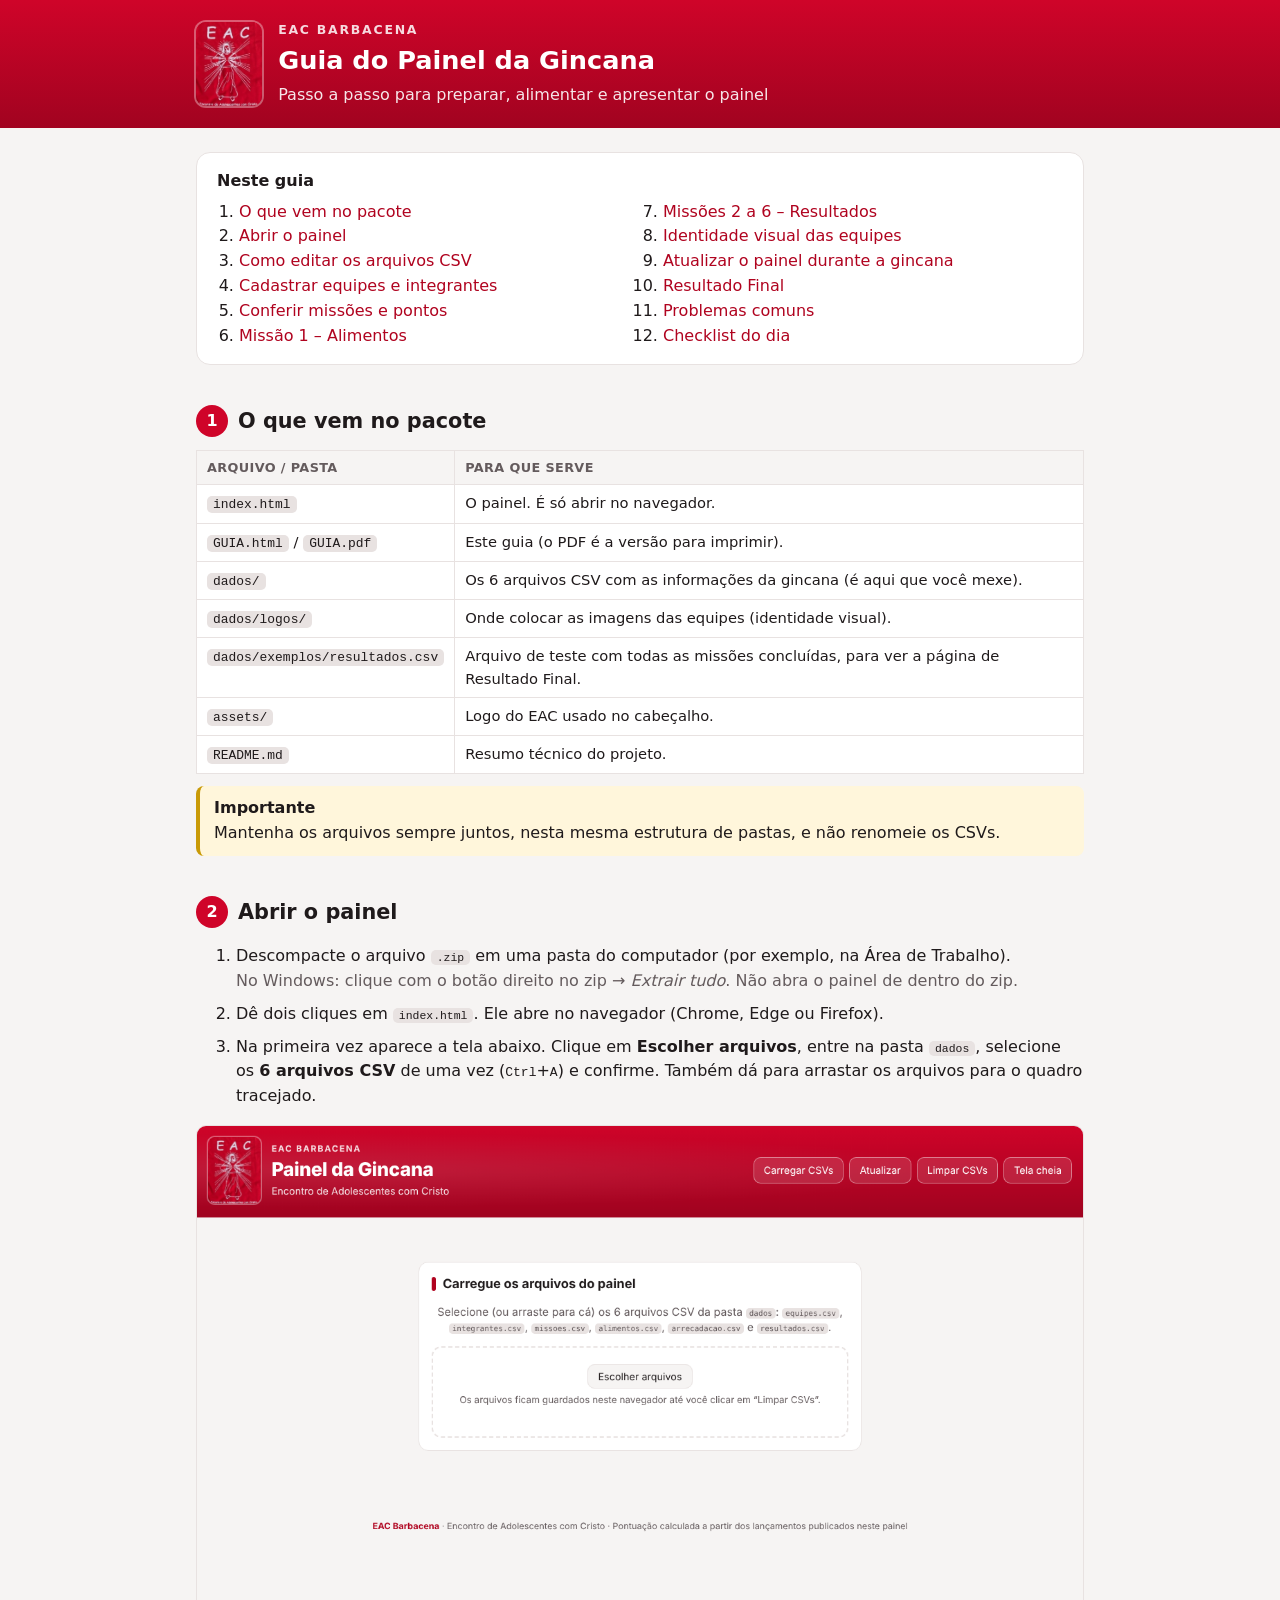
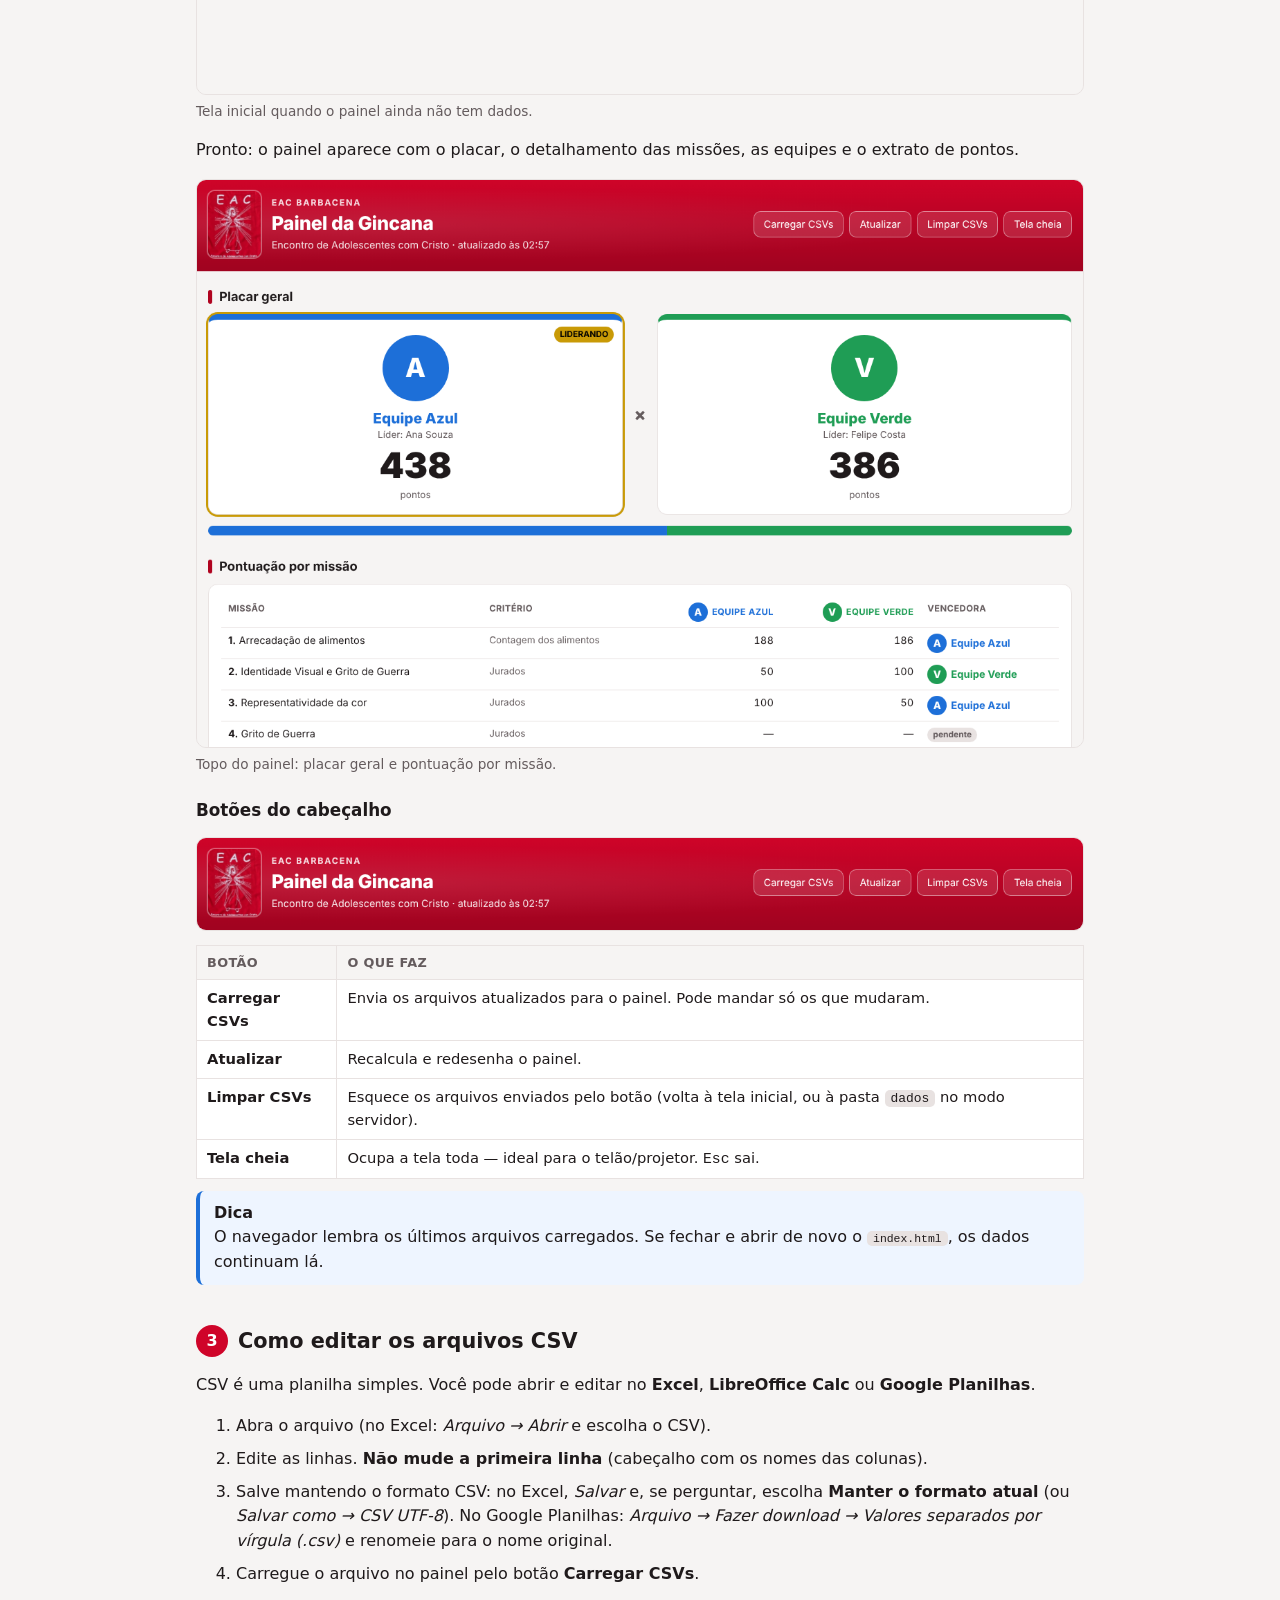
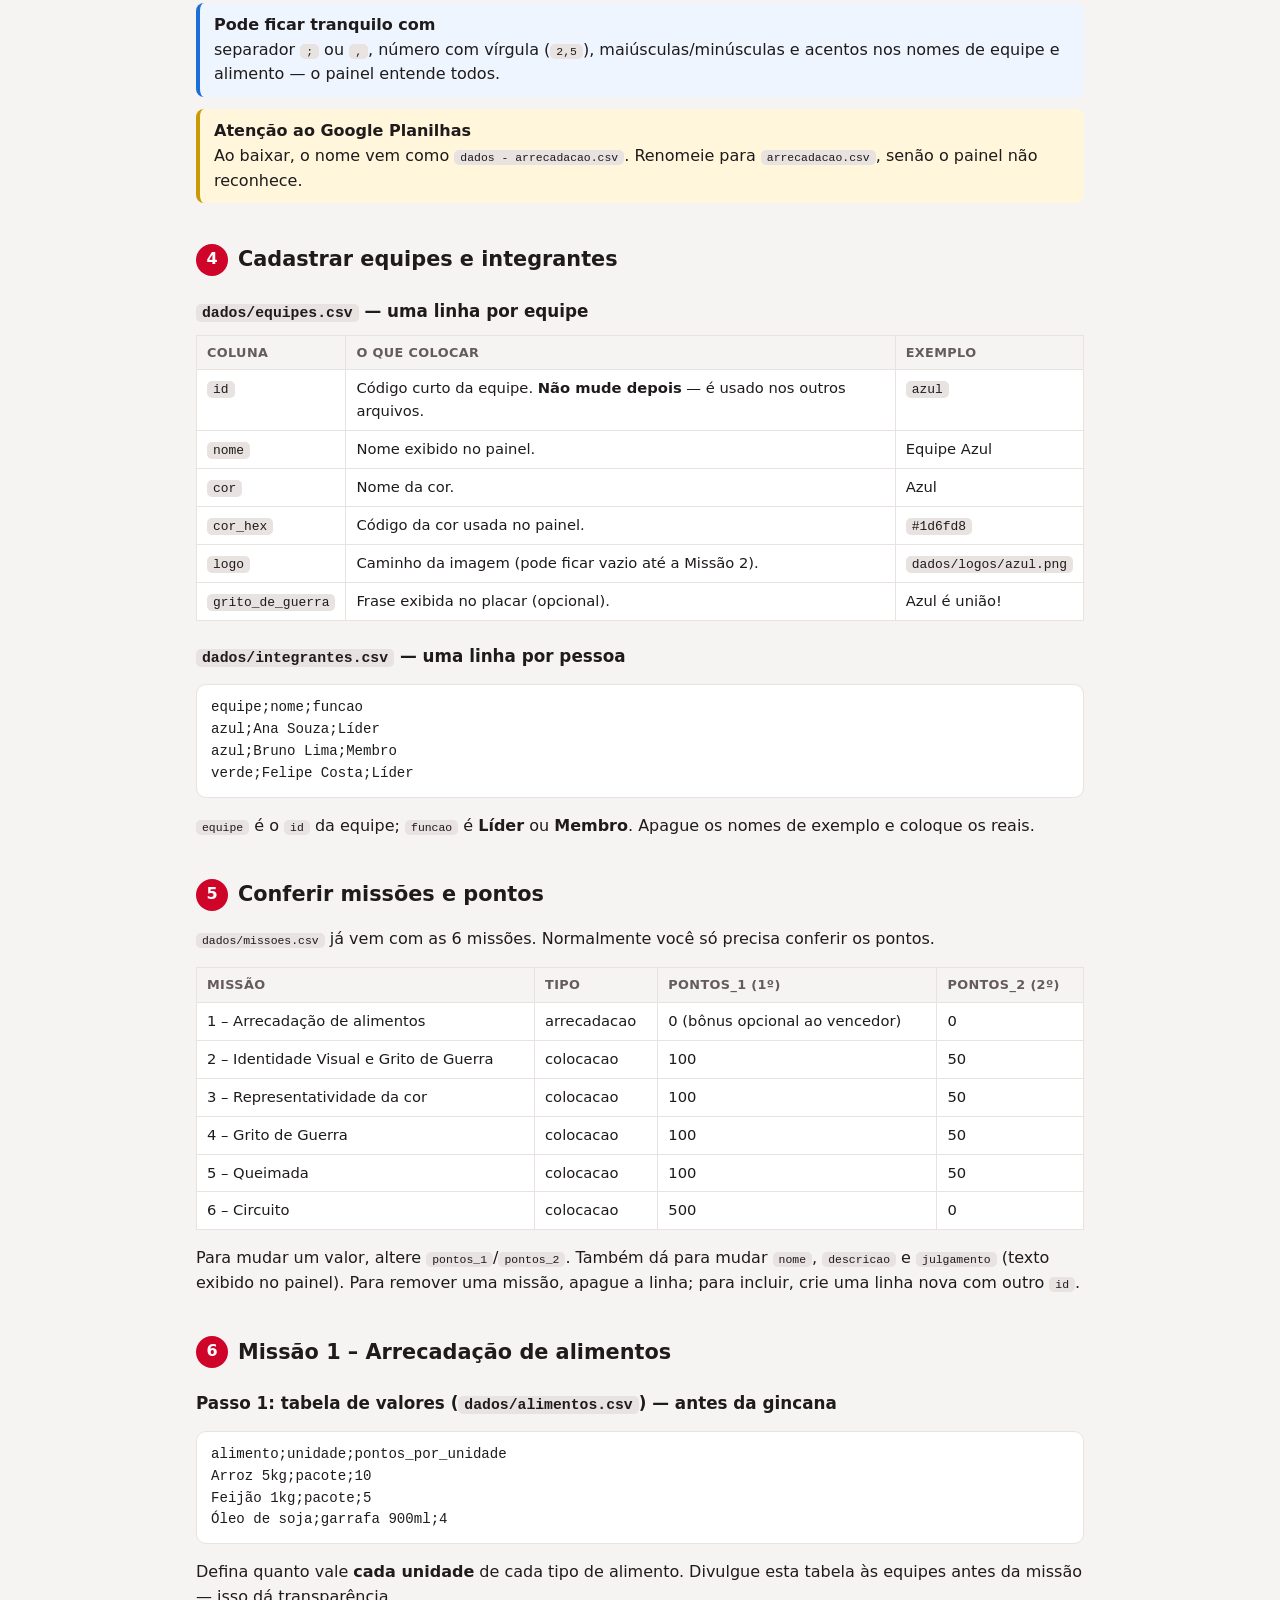
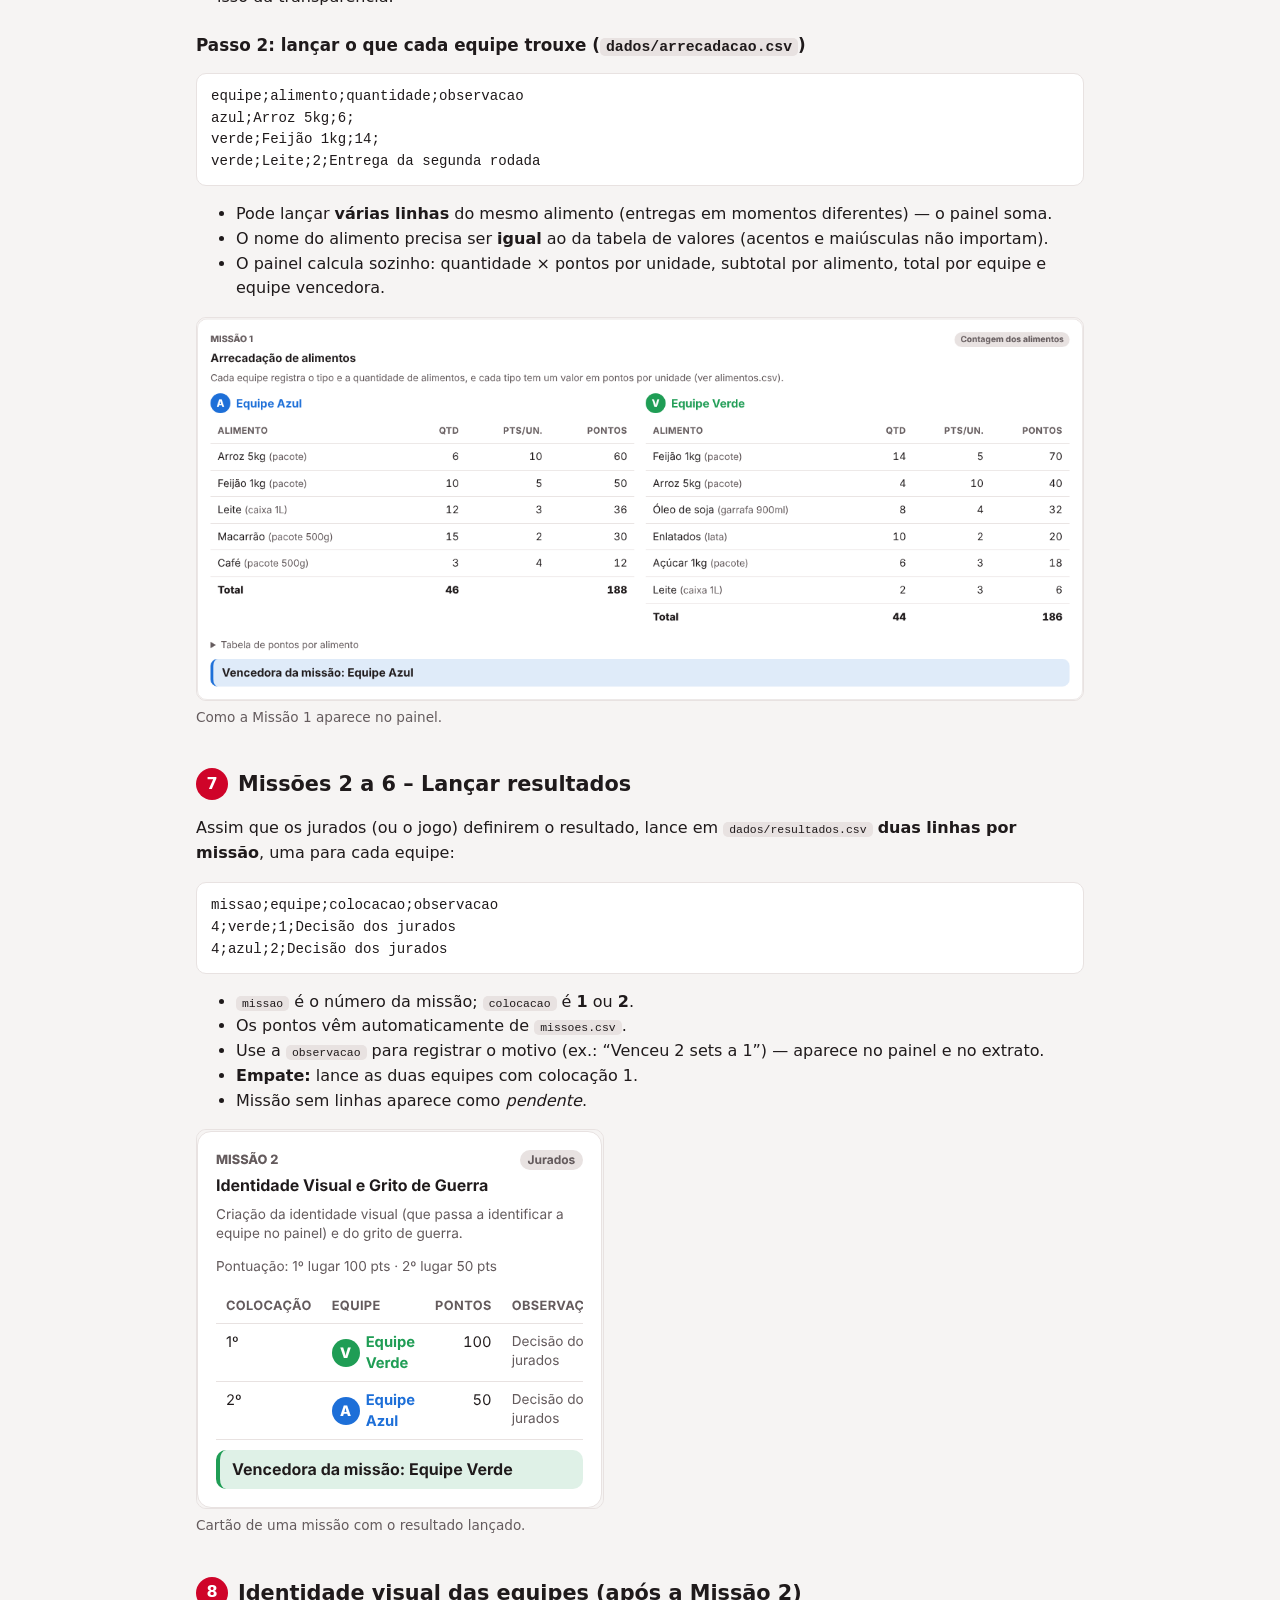
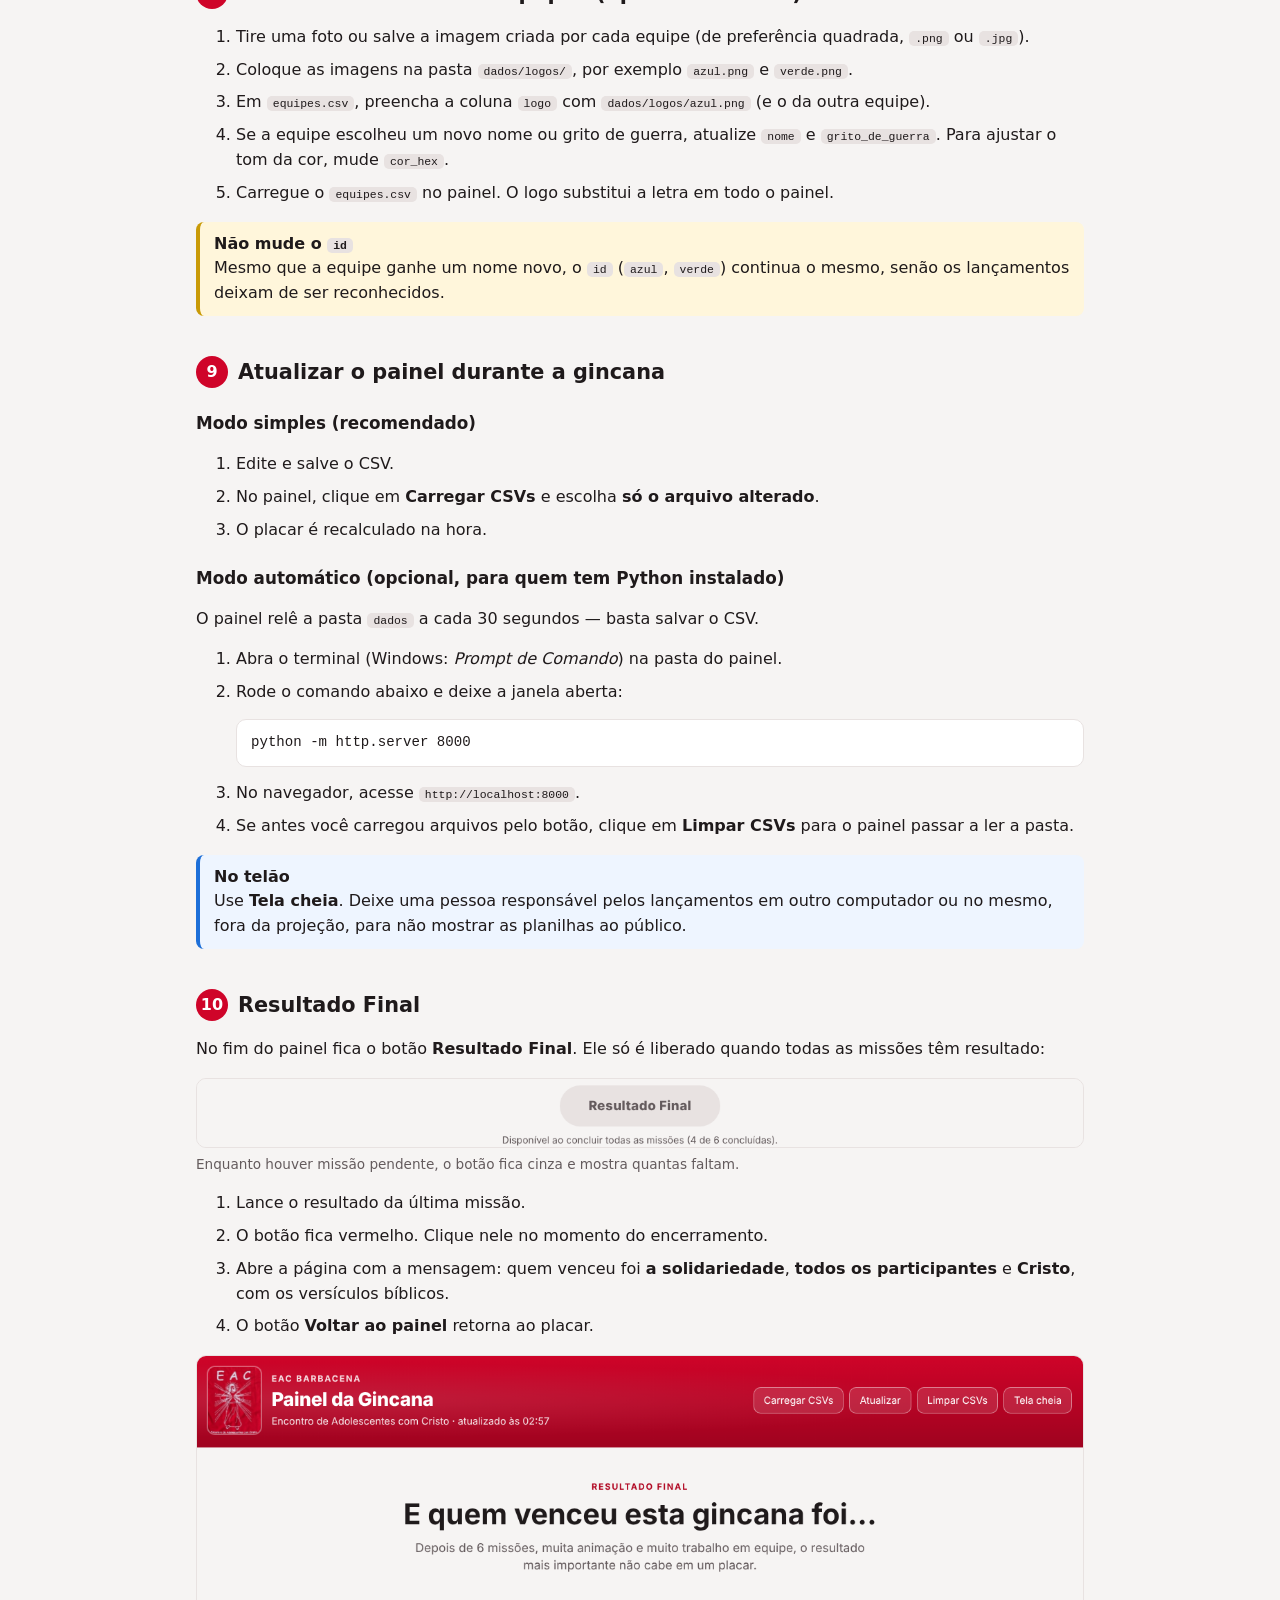
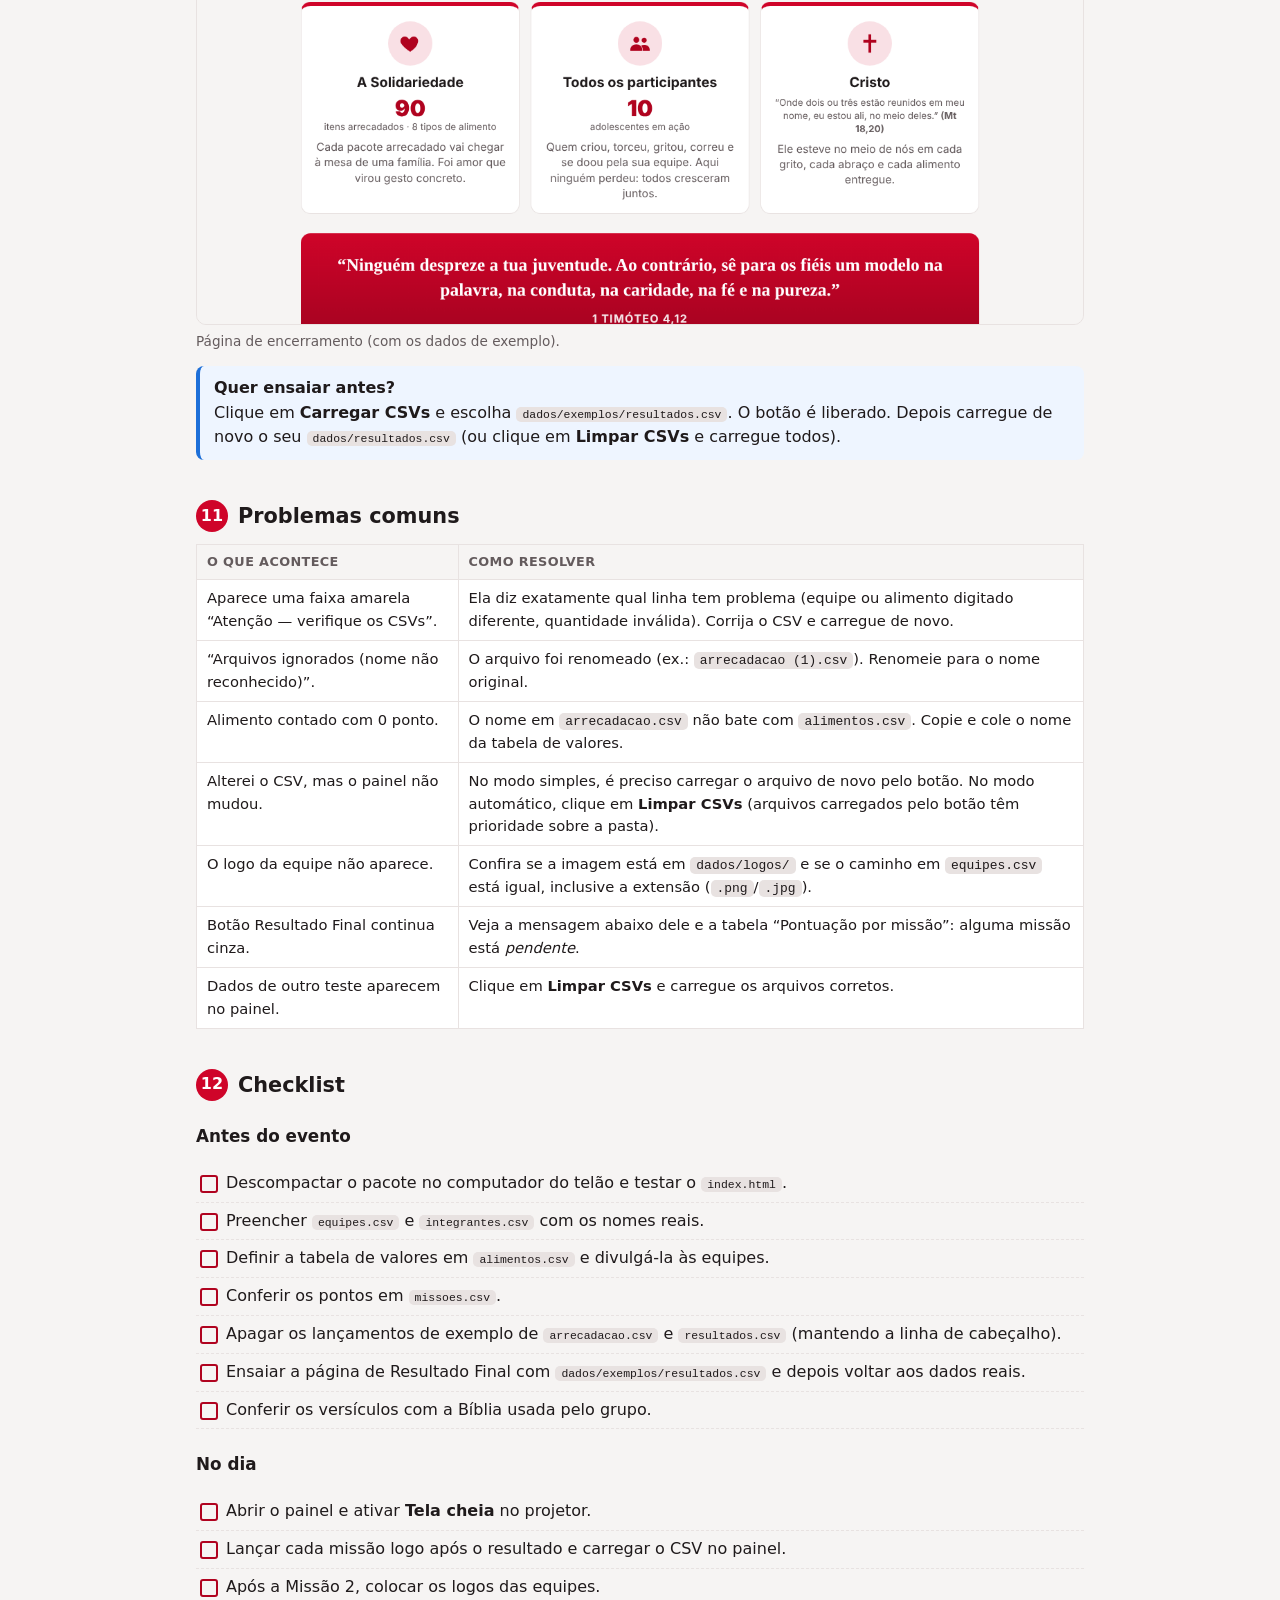
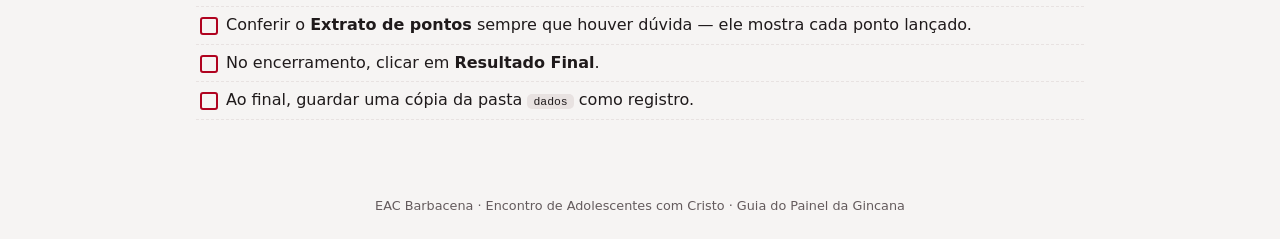
==== GUIA.html @ d97936db "Guia passo a passo do painel e leitura de CSV em ANSI Adiciona GUIA.html (com capturas de tela) e GU" ====
<!doctype html>
<html lang="pt-BR">
<head>
<meta charset="utf-8">
<meta name="viewport" content="width=device-width, initial-scale=1">
<title>Guia do Painel</title>
<style>
  :root {
    --brand: #cf0429; --brand-dark: #a10320; --brand-text: #b0031f;
    --bg: #f6f4f3; --card: #ffffff; --text: #1f1a1b; --muted: #645b5d; --line: #e8e2e1;
    --tip-bg: #eef5ff; --tip-line: #1d6fd8; --warn-bg: #fff6db; --warn-line: #c99a06;
  }
  @media (prefers-color-scheme: dark) {
    :root:not([data-theme="light"]) {
      --bg: #141112; --card: #1e1a1b; --text: #f1ecec; --muted: #a99fa1; --line: #342d2e; --brand-text: #ff5b6e;
      --tip-bg: #15233a; --warn-bg: #3a3014;
    }
  }
  :root[data-theme="dark"] {
    --bg: #141112; --card: #1e1a1b; --text: #f1ecec; --muted: #a99fa1; --line: #342d2e; --brand-text: #ff5b6e;
    --tip-bg: #15233a; --warn-bg: #3a3014;
  }
  * { box-sizing: border-box; }
  body { margin: 0; font-family: system-ui, -apple-system, "Segoe UI", Roboto, sans-serif;
         background: var(--bg); color: var(--text); line-height: 1.55; }
  header { background: linear-gradient(180deg, var(--brand), var(--brand-dark)); color: #fff; }
  .topo { max-width: 920px; margin: 0 auto; padding: 20px 16px; display: flex; gap: 16px; align-items: center; }
  .topo img { height: 84px; border-radius: 10px; box-shadow: 0 0 0 2px rgba(255,255,255,.35); }
  .eyebrow { font-size: .78rem; font-weight: 700; letter-spacing: .14em; text-transform: uppercase; opacity: .85; }
  header h1 { margin: 2px 0; font-size: 1.6rem; }
  header p { margin: 0; opacity: .9; }
  main { max-width: 920px; margin: 0 auto; padding: 24px 16px 60px; }
  nav.indice { background: var(--card); border: 1px solid var(--line); border-radius: 14px; padding: 16px 20px; margin-bottom: 28px; }
  nav.indice ol { margin: 6px 0 0; padding-left: 22px; columns: 2; column-gap: 24px; }
  nav.indice a { color: var(--brand-text); text-decoration: none; }
  nav.indice a:hover { text-decoration: underline; }
  h2 { font-size: 1.3rem; margin: 40px 0 12px; display: flex; gap: 10px; align-items: center; scroll-margin-top: 12px; }
  h2 .n { background: var(--brand); color: #fff; border-radius: 999px; min-width: 32px; height: 32px;
          display: inline-grid; place-items: center; font-size: 1rem; flex: none; }
  h3 { font-size: 1.05rem; margin: 22px 0 8px; }
  ol.passos > li { margin-bottom: 8px; }
  .muted { color: var(--muted); }
  code { background: var(--line); padding: 1px 6px; border-radius: 5px; font-size: .88em; }
  pre { background: var(--card); border: 1px solid var(--line); border-radius: 10px; padding: 12px 14px; overflow-x: auto; font-size: .88rem; }
  table { width: 100%; border-collapse: collapse; font-size: .92rem; background: var(--card); }
  th, td { border: 1px solid var(--line); padding: 7px 10px; text-align: left; vertical-align: top; }
  th { background: var(--bg); font-size: .8rem; text-transform: uppercase; letter-spacing: .03em; color: var(--muted); }
  .tabela { overflow-x: auto; margin: 10px 0; }
  figure { margin: 14px 0; }
  figure img { max-width: 100%; border: 1px solid var(--line); border-radius: 10px; display: block; }
  figcaption { font-size: .85rem; color: var(--muted); margin-top: 6px; }
  .dica, .atencao { border-left: 4px solid; border-radius: 8px; padding: 10px 14px; margin: 12px 0; }
  .dica { background: var(--tip-bg); border-color: var(--tip-line); }
  .atencao { background: var(--warn-bg); border-color: var(--warn-line); }
  .dica strong:first-child, .atencao strong:first-child { display: block; }
  .check { list-style: none; padding: 0; }
  .check li { padding: 6px 0 6px 30px; position: relative; border-bottom: 1px dashed var(--line); }
  .check li::before { content: ""; position: absolute; left: 4px; top: 10px; width: 14px; height: 14px;
                      border: 2px solid var(--brand-text); border-radius: 3px; }
  footer { text-align: center; color: var(--muted); font-size: .8rem; padding: 0 16px 32px; }
  @media (max-width: 640px) {
    nav.indice ol { columns: 1; }
    .topo img { height: 64px; }
    header h1 { font-size: 1.3rem; }
  }
  @media print {
    body { background: #fff; }
    header { -webkit-print-color-adjust: exact; print-color-adjust: exact; }
    h2 { break-after: avoid; }
    figure, table, .dica, .atencao { break-inside: avoid; }
  }
</style>
</head>
<body>
<header>
  <div class="topo">
    <img src="assets/eac-logo.jpg" alt="EAC – Encontro de Adolescentes com Cristo">
    <div>
      <div class="eyebrow">EAC Barbacena</div>
      <h1>Guia do Painel da Gincana</h1>
      <p>Passo a passo para preparar, alimentar e apresentar o painel</p>
    </div>
  </div>
</header>

<main>
  <nav class="indice">
    <strong>Neste guia</strong>
    <ol>
      <li><a href="#pacote">O que vem no pacote</a></li>
      <li><a href="#abrir">Abrir o painel</a></li>
      <li><a href="#planilhas">Como editar os arquivos CSV</a></li>
      <li><a href="#equipes">Cadastrar equipes e integrantes</a></li>
      <li><a href="#missoes">Conferir missões e pontos</a></li>
      <li><a href="#alimentos">Missão 1 – Alimentos</a></li>
      <li><a href="#resultados">Missões 2 a 6 – Resultados</a></li>
      <li><a href="#identidade">Identidade visual das equipes</a></li>
      <li><a href="#atualizar">Atualizar o painel durante a gincana</a></li>
      <li><a href="#final">Resultado Final</a></li>
      <li><a href="#problemas">Problemas comuns</a></li>
      <li><a href="#checklist">Checklist do dia</a></li>
    </ol>
  </nav>

  <h2 id="pacote"><span class="n">1</span>O que vem no pacote</h2>
  <div class="tabela"><table>
    <thead><tr><th>Arquivo / pasta</th><th>Para que serve</th></tr></thead>
    <tbody>
      <tr><td><code>index.html</code></td><td>O painel. É só abrir no navegador.</td></tr>
      <tr><td><code>GUIA.html</code> / <code>GUIA.pdf</code></td><td>Este guia (o PDF é a versão para imprimir).</td></tr>
      <tr><td><code>dados/</code></td><td>Os 6 arquivos CSV com as informações da gincana (é aqui que você mexe).</td></tr>
      <tr><td><code>dados/logos/</code></td><td>Onde colocar as imagens das equipes (identidade visual).</td></tr>
      <tr><td><code>dados/exemplos/resultados.csv</code></td><td>Arquivo de teste com todas as missões concluídas, para ver a página de Resultado Final.</td></tr>
      <tr><td><code>assets/</code></td><td>Logo do EAC usado no cabeçalho.</td></tr>
      <tr><td><code>README.md</code></td><td>Resumo técnico do projeto.</td></tr>
    </tbody>
  </table></div>
  <div class="atencao"><strong>Importante</strong>Mantenha os arquivos sempre juntos, nesta mesma estrutura de pastas, e não renomeie os CSVs.</div>

  <h2 id="abrir"><span class="n">2</span>Abrir o painel</h2>
  <ol class="passos">
    <li>Descompacte o arquivo <code>.zip</code> em uma pasta do computador (por exemplo, na Área de Trabalho).<br>
      <span class="muted">No Windows: clique com o botão direito no zip → <em>Extrair tudo</em>. Não abra o painel de dentro do zip.</span></li>
    <li>Dê dois cliques em <code>index.html</code>. Ele abre no navegador (Chrome, Edge ou Firefox).</li>
    <li>Na primeira vez aparece a tela abaixo. Clique em <strong>Escolher arquivos</strong>, entre na pasta <code>dados</code>, selecione os <strong>6 arquivos CSV</strong> de uma vez (<kbd>Ctrl</kbd>+<kbd>A</kbd>) e confirme. Também dá para arrastar os arquivos para o quadro tracejado.</li>
  </ol>
  <figure><img src="guia/img/00-carregar.png" alt="Tela pedindo os arquivos CSV"><figcaption>Tela inicial quando o painel ainda não tem dados.</figcaption></figure>
  <p>Pronto: o painel aparece com o placar, o detalhamento das missões, as equipes e o extrato de pontos.</p>
  <figure><img src="guia/img/01-painel.png" alt="Painel com placar"><figcaption>Topo do painel: placar geral e pontuação por missão.</figcaption></figure>

  <h3>Botões do cabeçalho</h3>
  <figure><img src="guia/img/02-botoes.png" alt="Cabeçalho com os botões"></figure>
  <div class="tabela"><table>
    <thead><tr><th>Botão</th><th>O que faz</th></tr></thead>
    <tbody>
      <tr><td><strong>Carregar CSVs</strong></td><td>Envia os arquivos atualizados para o painel. Pode mandar só os que mudaram.</td></tr>
      <tr><td><strong>Atualizar</strong></td><td>Recalcula e redesenha o painel.</td></tr>
      <tr><td><strong>Limpar CSVs</strong></td><td>Esquece os arquivos enviados pelo botão (volta à tela inicial, ou à pasta <code>dados</code> no modo servidor).</td></tr>
      <tr><td><strong>Tela cheia</strong></td><td>Ocupa a tela toda — ideal para o telão/projetor. <kbd>Esc</kbd> sai.</td></tr>
    </tbody>
  </table></div>
  <div class="dica"><strong>Dica</strong>O navegador lembra os últimos arquivos carregados. Se fechar e abrir de novo o <code>index.html</code>, os dados continuam lá.</div>

  <h2 id="planilhas"><span class="n">3</span>Como editar os arquivos CSV</h2>
  <p>CSV é uma planilha simples. Você pode abrir e editar no <strong>Excel</strong>, <strong>LibreOffice Calc</strong> ou <strong>Google Planilhas</strong>.</p>
  <ol class="passos">
    <li>Abra o arquivo (no Excel: <em>Arquivo → Abrir</em> e escolha o CSV).</li>
    <li>Edite as linhas. <strong>Não mude a primeira linha</strong> (cabeçalho com os nomes das colunas).</li>
    <li>Salve mantendo o formato CSV: no Excel, <em>Salvar</em> e, se perguntar, escolha <strong>Manter o formato atual</strong>
      (ou <em>Salvar como → CSV UTF-8</em>). No Google Planilhas: <em>Arquivo → Fazer download → Valores separados por vírgula (.csv)</em> e renomeie para o nome original.</li>
    <li>Carregue o arquivo no painel pelo botão <strong>Carregar CSVs</strong>.</li>
  </ol>
  <div class="dica"><strong>Pode ficar tranquilo com</strong>
    separador <code>;</code> ou <code>,</code>, número com vírgula (<code>2,5</code>), maiúsculas/minúsculas e acentos nos nomes de equipe e alimento — o painel entende todos.</div>
  <div class="atencao"><strong>Atenção ao Google Planilhas</strong>Ao baixar, o nome vem como <code>dados - arrecadacao.csv</code>. Renomeie para <code>arrecadacao.csv</code>, senão o painel não reconhece.</div>

  <h2 id="equipes"><span class="n">4</span>Cadastrar equipes e integrantes</h2>
  <h3><code>dados/equipes.csv</code> — uma linha por equipe</h3>
  <div class="tabela"><table>
    <thead><tr><th>Coluna</th><th>O que colocar</th><th>Exemplo</th></tr></thead>
    <tbody>
      <tr><td><code>id</code></td><td>Código curto da equipe. <strong>Não mude depois</strong> — é usado nos outros arquivos.</td><td><code>azul</code></td></tr>
      <tr><td><code>nome</code></td><td>Nome exibido no painel.</td><td>Equipe Azul</td></tr>
      <tr><td><code>cor</code></td><td>Nome da cor.</td><td>Azul</td></tr>
      <tr><td><code>cor_hex</code></td><td>Código da cor usada no painel.</td><td><code>#1d6fd8</code></td></tr>
      <tr><td><code>logo</code></td><td>Caminho da imagem (pode ficar vazio até a Missão 2).</td><td><code>dados/logos/azul.png</code></td></tr>
      <tr><td><code>grito_de_guerra</code></td><td>Frase exibida no placar (opcional).</td><td>Azul é união!</td></tr>
    </tbody>
  </table></div>
  <h3><code>dados/integrantes.csv</code> — uma linha por pessoa</h3>
  <pre>equipe;nome;funcao
azul;Ana Souza;Líder
azul;Bruno Lima;Membro
verde;Felipe Costa;Líder</pre>
  <p><code>equipe</code> é o <code>id</code> da equipe; <code>funcao</code> é <strong>Líder</strong> ou <strong>Membro</strong>. Apague os nomes de exemplo e coloque os reais.</p>

  <h2 id="missoes"><span class="n">5</span>Conferir missões e pontos</h2>
  <p><code>dados/missoes.csv</code> já vem com as 6 missões. Normalmente você só precisa conferir os pontos.</p>
  <div class="tabela"><table>
    <thead><tr><th>Missão</th><th>tipo</th><th>pontos_1 (1º)</th><th>pontos_2 (2º)</th></tr></thead>
    <tbody>
      <tr><td>1 – Arrecadação de alimentos</td><td>arrecadacao</td><td>0 (bônus opcional ao vencedor)</td><td>0</td></tr>
      <tr><td>2 – Identidade Visual e Grito de Guerra</td><td>colocacao</td><td>100</td><td>50</td></tr>
      <tr><td>3 – Representatividade da cor</td><td>colocacao</td><td>100</td><td>50</td></tr>
      <tr><td>4 – Grito de Guerra</td><td>colocacao</td><td>100</td><td>50</td></tr>
      <tr><td>5 – Queimada</td><td>colocacao</td><td>100</td><td>50</td></tr>
      <tr><td>6 – Circuito</td><td>colocacao</td><td>500</td><td>0</td></tr>
    </tbody>
  </table></div>
  <p>Para mudar um valor, altere <code>pontos_1</code>/<code>pontos_2</code>. Também dá para mudar <code>nome</code>, <code>descricao</code> e <code>julgamento</code> (texto exibido no painel).
    Para remover uma missão, apague a linha; para incluir, crie uma linha nova com outro <code>id</code>.</p>

  <h2 id="alimentos"><span class="n">6</span>Missão 1 – Arrecadação de alimentos</h2>
  <h3>Passo 1: tabela de valores (<code>dados/alimentos.csv</code>) — antes da gincana</h3>
  <pre>alimento;unidade;pontos_por_unidade
Arroz 5kg;pacote;10
Feijão 1kg;pacote;5
Óleo de soja;garrafa 900ml;4</pre>
  <p>Defina quanto vale <strong>cada unidade</strong> de cada tipo de alimento. Divulgue esta tabela às equipes antes da missão — isso dá transparência.</p>
  <h3>Passo 2: lançar o que cada equipe trouxe (<code>dados/arrecadacao.csv</code>)</h3>
  <pre>equipe;alimento;quantidade;observacao
azul;Arroz 5kg;6;
verde;Feijão 1kg;14;
verde;Leite;2;Entrega da segunda rodada</pre>
  <ul>
    <li>Pode lançar <strong>várias linhas</strong> do mesmo alimento (entregas em momentos diferentes) — o painel soma.</li>
    <li>O nome do alimento precisa ser <strong>igual</strong> ao da tabela de valores (acentos e maiúsculas não importam).</li>
    <li>O painel calcula sozinho: quantidade × pontos por unidade, subtotal por alimento, total por equipe e equipe vencedora.</li>
  </ul>
  <figure><img src="guia/img/03-arrecadacao.png" alt="Detalhamento da arrecadação"><figcaption>Como a Missão 1 aparece no painel.</figcaption></figure>

  <h2 id="resultados"><span class="n">7</span>Missões 2 a 6 – Lançar resultados</h2>
  <p>Assim que os jurados (ou o jogo) definirem o resultado, lance em <code>dados/resultados.csv</code> <strong>duas linhas por missão</strong>, uma para cada equipe:</p>
  <pre>missao;equipe;colocacao;observacao
4;verde;1;Decisão dos jurados
4;azul;2;Decisão dos jurados</pre>
  <ul>
    <li><code>missao</code> é o número da missão; <code>colocacao</code> é <strong>1</strong> ou <strong>2</strong>.</li>
    <li>Os pontos vêm automaticamente de <code>missoes.csv</code>.</li>
    <li>Use a <code>observacao</code> para registrar o motivo (ex.: “Venceu 2 sets a 1”) — aparece no painel e no extrato.</li>
    <li><strong>Empate:</strong> lance as duas equipes com colocação 1.</li>
    <li>Missão sem linhas aparece como <em>pendente</em>.</li>
  </ul>
  <figure><img src="guia/img/04-missao.png" alt="Cartão de missão" style="max-width:min(100%, 460px)"><figcaption>Cartão de uma missão com o resultado lançado.</figcaption></figure>

  <h2 id="identidade"><span class="n">8</span>Identidade visual das equipes (após a Missão 2)</h2>
  <ol class="passos">
    <li>Tire uma foto ou salve a imagem criada por cada equipe (de preferência quadrada, <code>.png</code> ou <code>.jpg</code>).</li>
    <li>Coloque as imagens na pasta <code>dados/logos/</code>, por exemplo <code>azul.png</code> e <code>verde.png</code>.</li>
    <li>Em <code>equipes.csv</code>, preencha a coluna <code>logo</code> com <code>dados/logos/azul.png</code> (e o da outra equipe).</li>
    <li>Se a equipe escolheu um novo nome ou grito de guerra, atualize <code>nome</code> e <code>grito_de_guerra</code>. Para ajustar o tom da cor, mude <code>cor_hex</code>.</li>
    <li>Carregue o <code>equipes.csv</code> no painel. O logo substitui a letra em todo o painel.</li>
  </ol>
  <div class="atencao"><strong>Não mude o <code>id</code></strong>Mesmo que a equipe ganhe um nome novo, o <code>id</code> (<code>azul</code>, <code>verde</code>) continua o mesmo, senão os lançamentos deixam de ser reconhecidos.</div>

  <h2 id="atualizar"><span class="n">9</span>Atualizar o painel durante a gincana</h2>
  <h3>Modo simples (recomendado)</h3>
  <ol class="passos">
    <li>Edite e salve o CSV.</li>
    <li>No painel, clique em <strong>Carregar CSVs</strong> e escolha <strong>só o arquivo alterado</strong>.</li>
    <li>O placar é recalculado na hora.</li>
  </ol>
  <h3>Modo automático (opcional, para quem tem Python instalado)</h3>
  <p>O painel relê a pasta <code>dados</code> a cada 30 segundos — basta salvar o CSV.</p>
  <ol class="passos">
    <li>Abra o terminal (Windows: <em>Prompt de Comando</em>) na pasta do painel.</li>
    <li>Rode o comando abaixo e deixe a janela aberta:
      <pre>python -m http.server 8000</pre></li>
    <li>No navegador, acesse <code>http://localhost:8000</code>.</li>
    <li>Se antes você carregou arquivos pelo botão, clique em <strong>Limpar CSVs</strong> para o painel passar a ler a pasta.</li>
  </ol>
  <div class="dica"><strong>No telão</strong>Use <strong>Tela cheia</strong>. Deixe uma pessoa responsável pelos lançamentos em outro computador ou no mesmo, fora da projeção, para não mostrar as planilhas ao público.</div>

  <h2 id="final"><span class="n">10</span>Resultado Final</h2>
  <p>No fim do painel fica o botão <strong>Resultado Final</strong>. Ele só é liberado quando todas as missões têm resultado:</p>
  <figure><img src="guia/img/05-botao-final.png" alt="Botão desabilitado"><figcaption>Enquanto houver missão pendente, o botão fica cinza e mostra quantas faltam.</figcaption></figure>
  <ol class="passos">
    <li>Lance o resultado da última missão.</li>
    <li>O botão fica vermelho. Clique nele no momento do encerramento.</li>
    <li>Abre a página com a mensagem: quem venceu foi <strong>a solidariedade</strong>, <strong>todos os participantes</strong> e <strong>Cristo</strong>, com os versículos bíblicos.</li>
    <li>O botão <strong>Voltar ao painel</strong> retorna ao placar.</li>
  </ol>
  <figure><img src="guia/img/06-final.png" alt="Página de resultado final"><figcaption>Página de encerramento (com os dados de exemplo).</figcaption></figure>
  <div class="dica"><strong>Quer ensaiar antes?</strong>Clique em <strong>Carregar CSVs</strong> e escolha <code>dados/exemplos/resultados.csv</code>. O botão é liberado. Depois carregue de novo o seu <code>dados/resultados.csv</code> (ou clique em <strong>Limpar CSVs</strong> e carregue todos).</div>

  <h2 id="problemas"><span class="n">11</span>Problemas comuns</h2>
  <div class="tabela"><table>
    <thead><tr><th>O que acontece</th><th>Como resolver</th></tr></thead>
    <tbody>
      <tr><td>Aparece uma faixa amarela “Atenção — verifique os CSVs”.</td><td>Ela diz exatamente qual linha tem problema (equipe ou alimento digitado diferente, quantidade inválida). Corrija o CSV e carregue de novo.</td></tr>
      <tr><td>“Arquivos ignorados (nome não reconhecido)”.</td><td>O arquivo foi renomeado (ex.: <code>arrecadacao (1).csv</code>). Renomeie para o nome original.</td></tr>
      <tr><td>Alimento contado com 0 ponto.</td><td>O nome em <code>arrecadacao.csv</code> não bate com <code>alimentos.csv</code>. Copie e cole o nome da tabela de valores.</td></tr>
      <tr><td>Alterei o CSV, mas o painel não mudou.</td><td>No modo simples, é preciso carregar o arquivo de novo pelo botão. No modo automático, clique em <strong>Limpar CSVs</strong> (arquivos carregados pelo botão têm prioridade sobre a pasta).</td></tr>
      <tr><td>O logo da equipe não aparece.</td><td>Confira se a imagem está em <code>dados/logos/</code> e se o caminho em <code>equipes.csv</code> está igual, inclusive a extensão (<code>.png</code>/<code>.jpg</code>).</td></tr>
      <tr><td>Botão Resultado Final continua cinza.</td><td>Veja a mensagem abaixo dele e a tabela “Pontuação por missão”: alguma missão está <em>pendente</em>.</td></tr>
      <tr><td>Dados de outro teste aparecem no painel.</td><td>Clique em <strong>Limpar CSVs</strong> e carregue os arquivos corretos.</td></tr>
    </tbody>
  </table></div>

  <h2 id="checklist"><span class="n">12</span>Checklist</h2>
  <h3>Antes do evento</h3>
  <ul class="check">
    <li>Descompactar o pacote no computador do telão e testar o <code>index.html</code>.</li>
    <li>Preencher <code>equipes.csv</code> e <code>integrantes.csv</code> com os nomes reais.</li>
    <li>Definir a tabela de valores em <code>alimentos.csv</code> e divulgá-la às equipes.</li>
    <li>Conferir os pontos em <code>missoes.csv</code>.</li>
    <li>Apagar os lançamentos de exemplo de <code>arrecadacao.csv</code> e <code>resultados.csv</code> (mantendo a linha de cabeçalho).</li>
    <li>Ensaiar a página de Resultado Final com <code>dados/exemplos/resultados.csv</code> e depois voltar aos dados reais.</li>
    <li>Conferir os versículos com a Bíblia usada pelo grupo.</li>
  </ul>
  <h3>No dia</h3>
  <ul class="check">
    <li>Abrir o painel e ativar <strong>Tela cheia</strong> no projetor.</li>
    <li>Lançar cada missão logo após o resultado e carregar o CSV no painel.</li>
    <li>Após a Missão 2, colocar os logos das equipes.</li>
    <li>Conferir o <strong>Extrato de pontos</strong> sempre que houver dúvida — ele mostra cada ponto lançado.</li>
    <li>No encerramento, clicar em <strong>Resultado Final</strong>.</li>
    <li>Ao final, guardar uma cópia da pasta <code>dados</code> como registro.</li>
  </ul>
</main>
<footer>EAC Barbacena · Encontro de Adolescentes com Cristo · Guia do Painel da Gincana</footer>
</body>
</html>
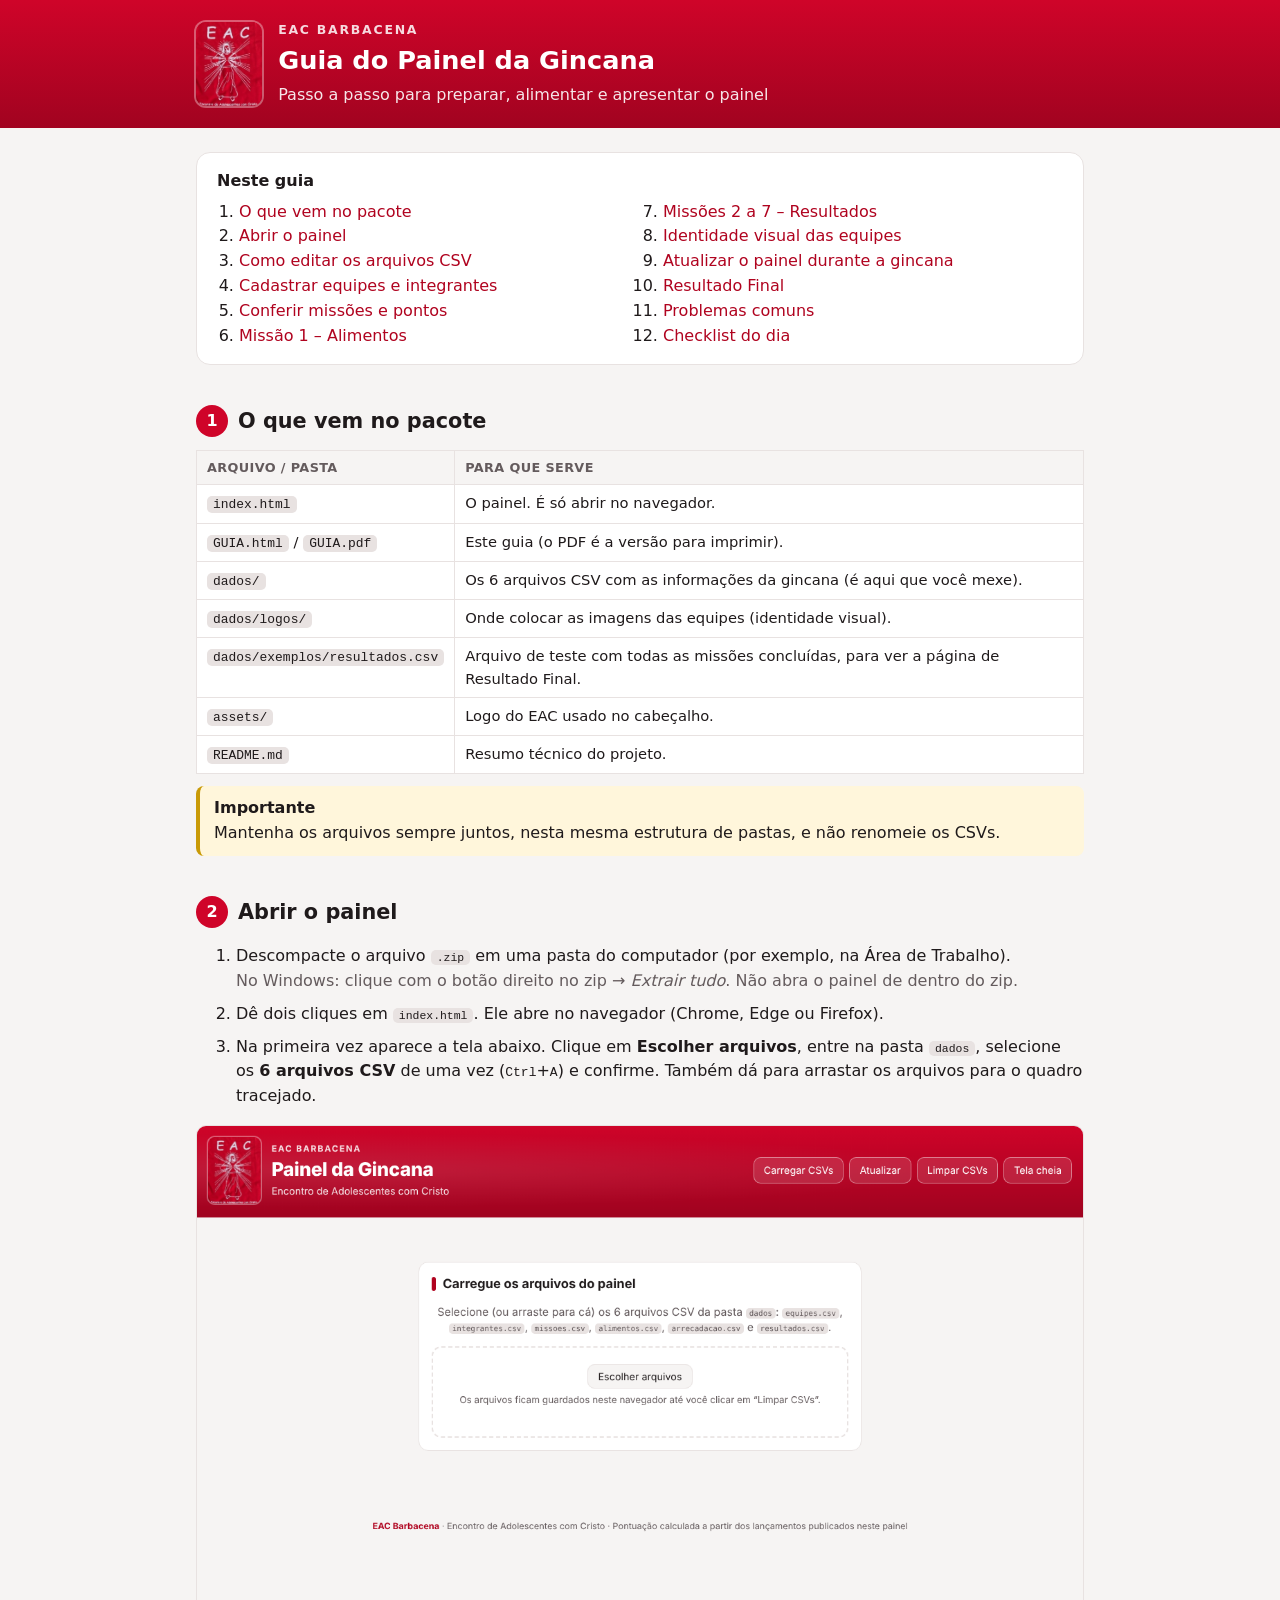
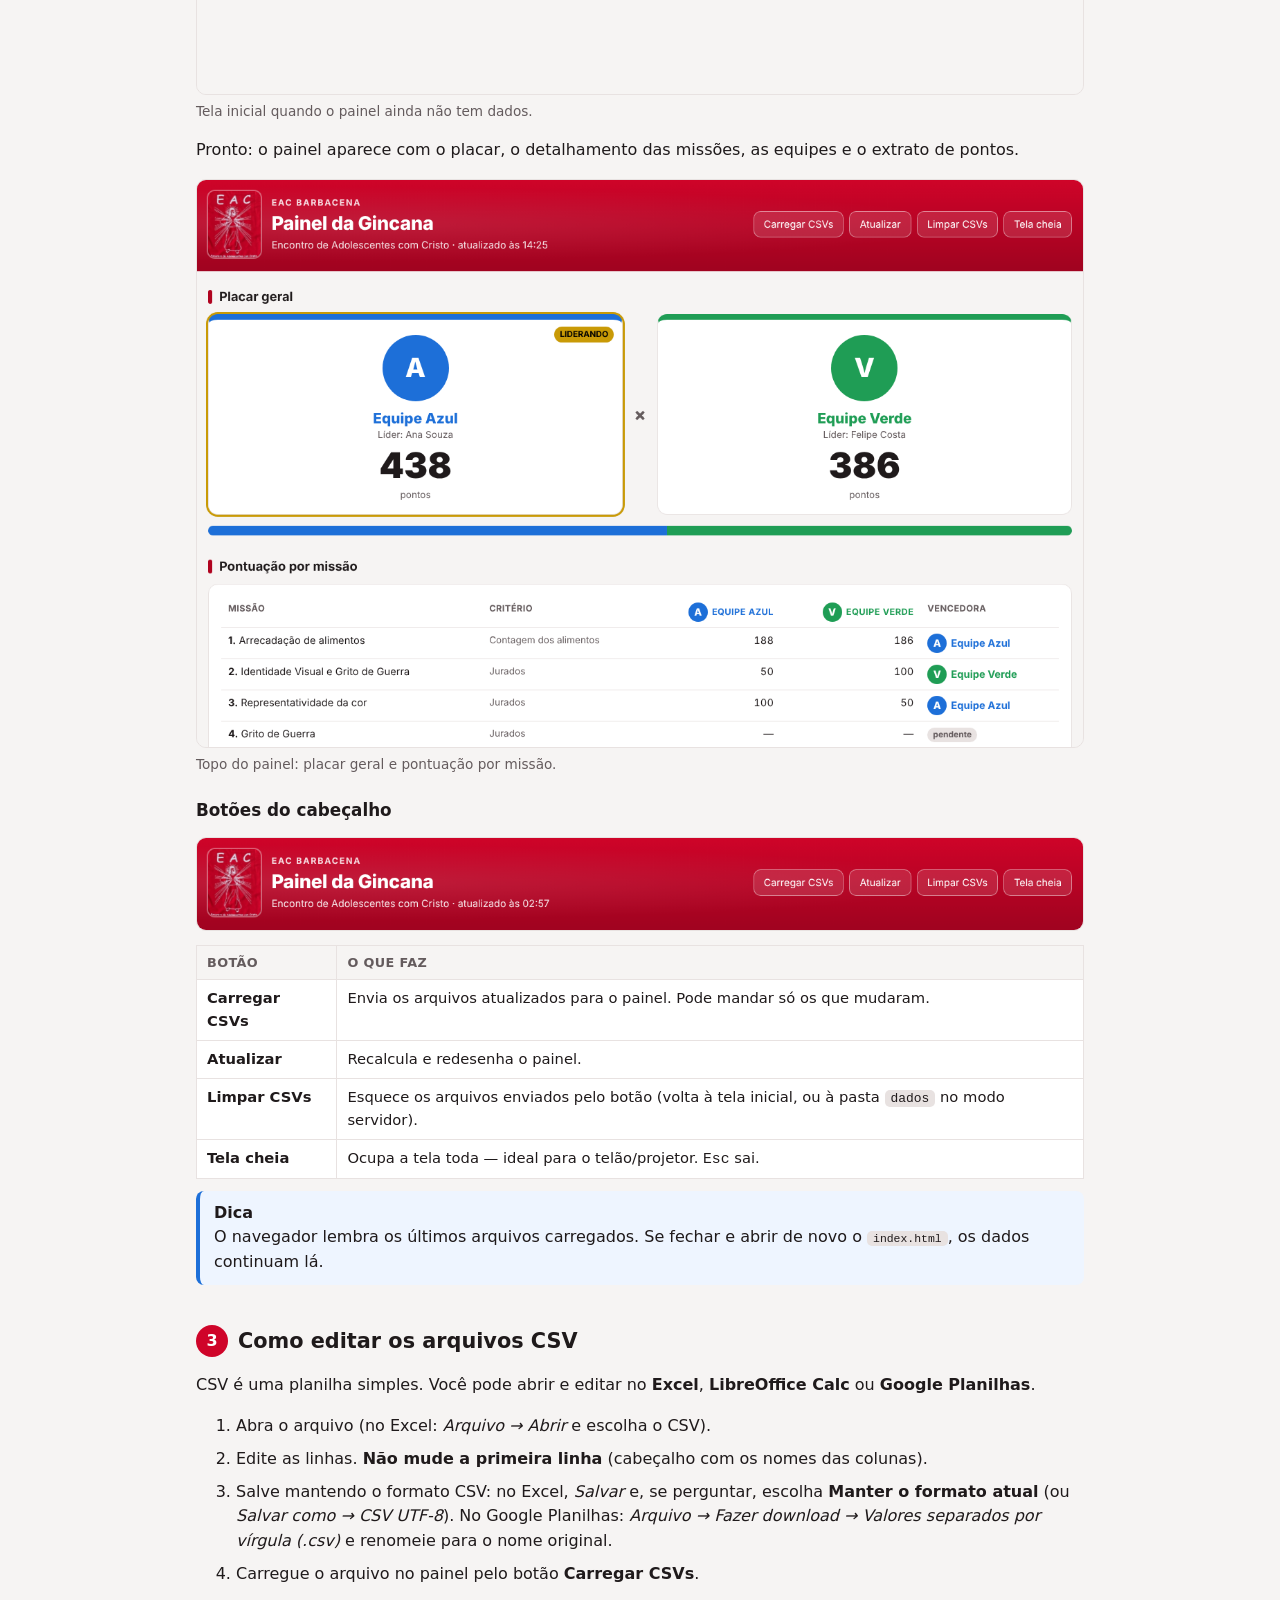
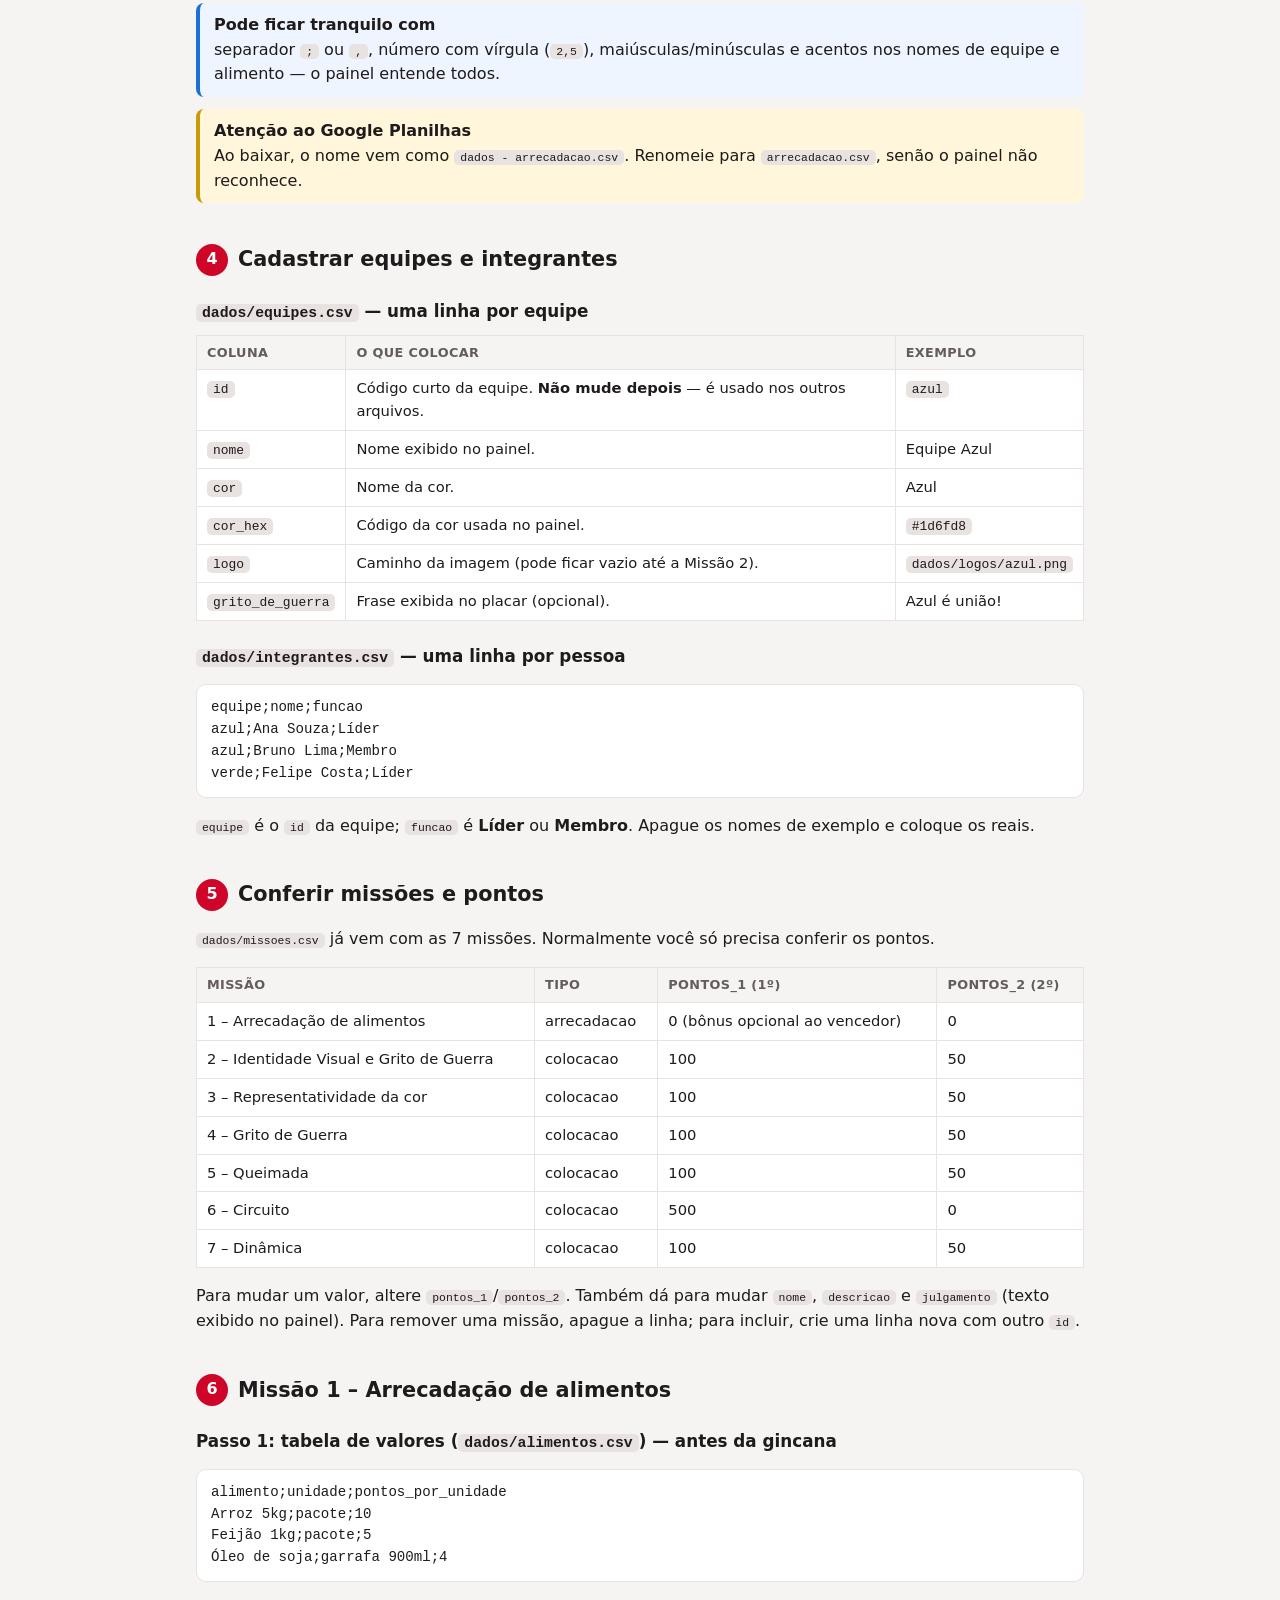
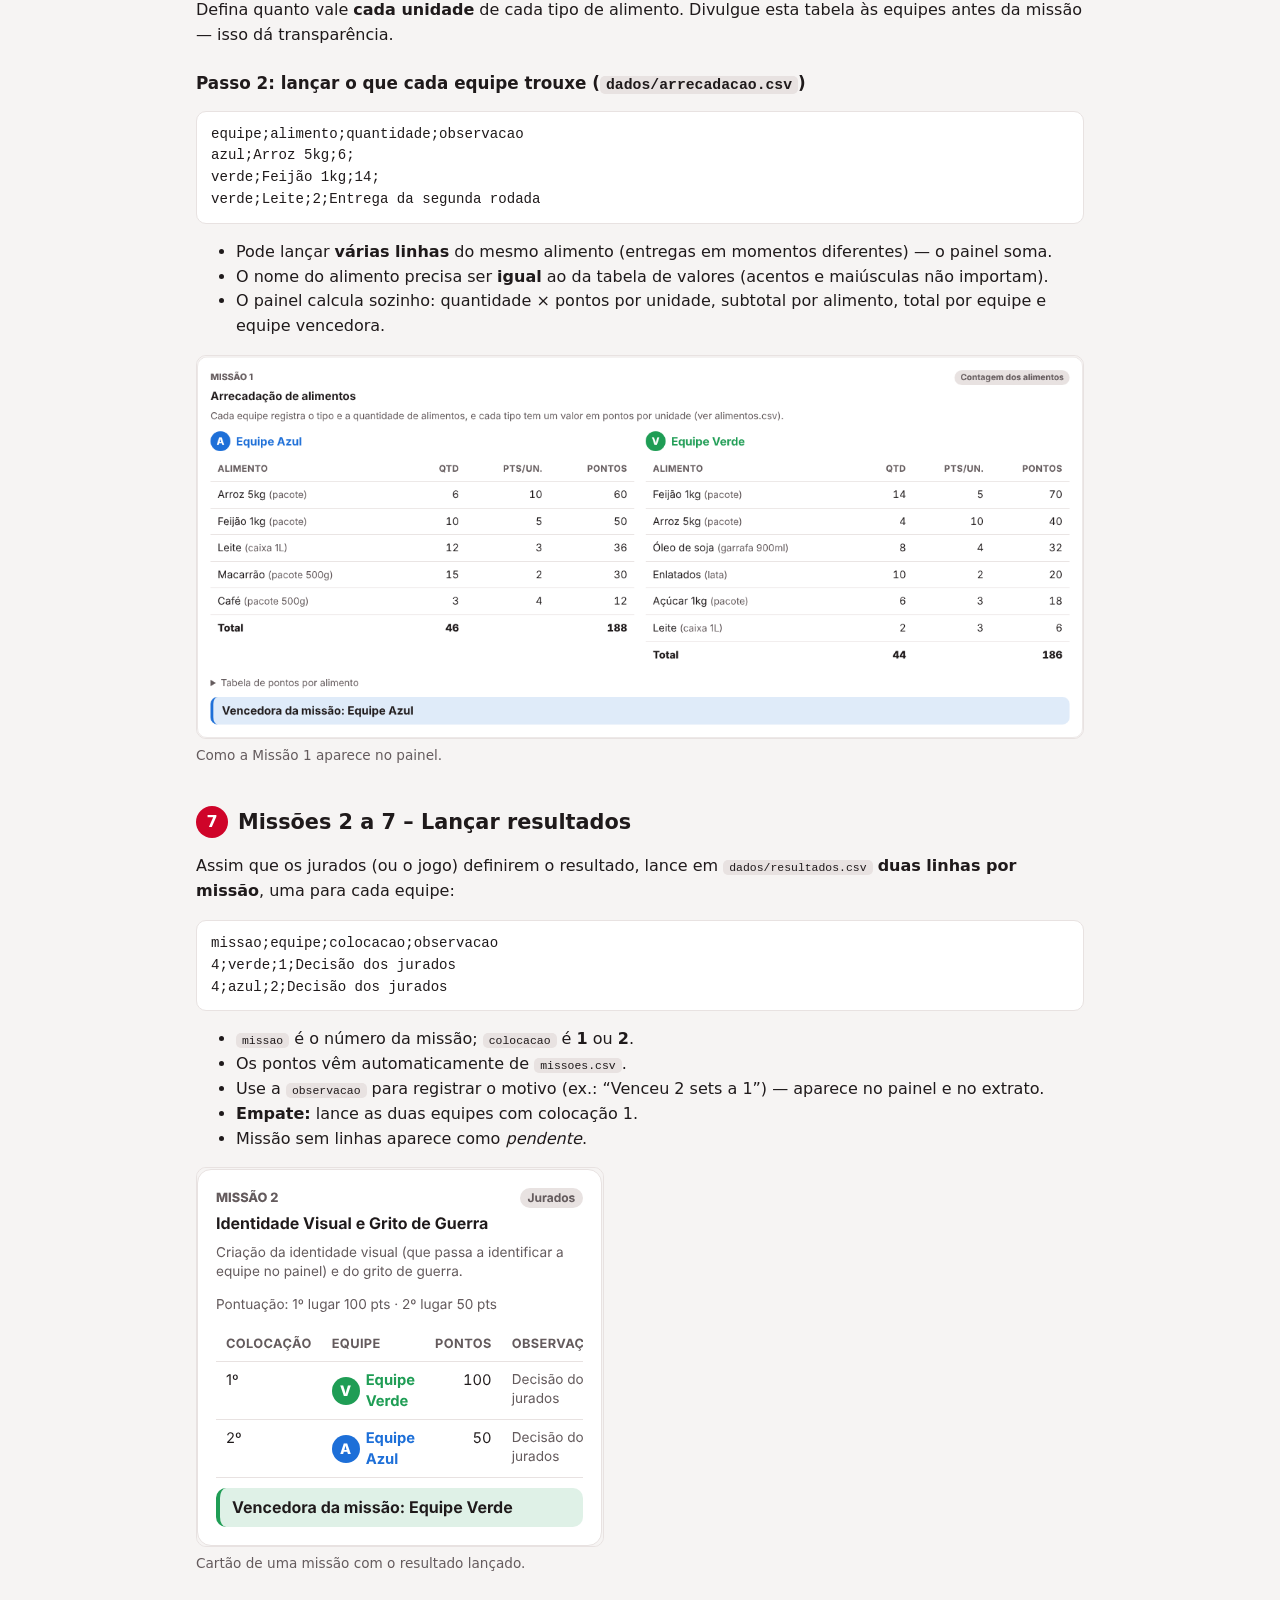
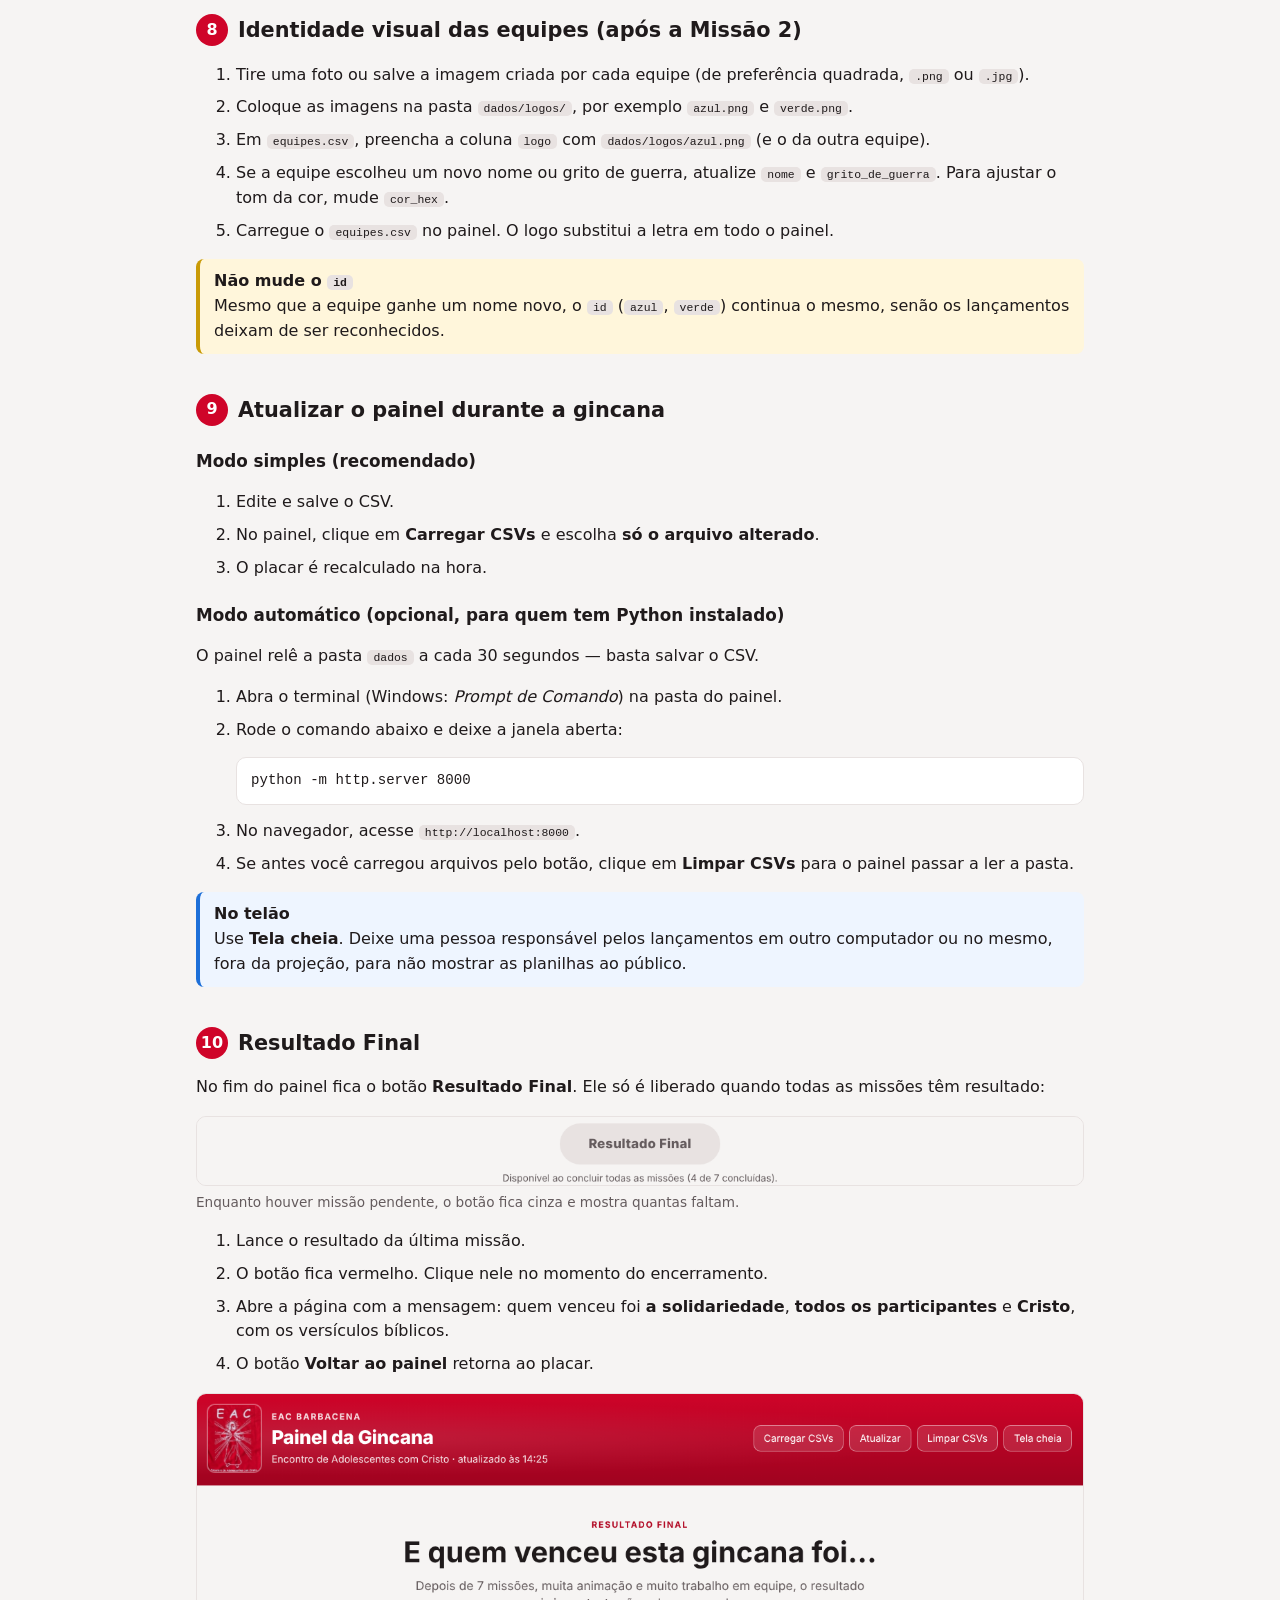
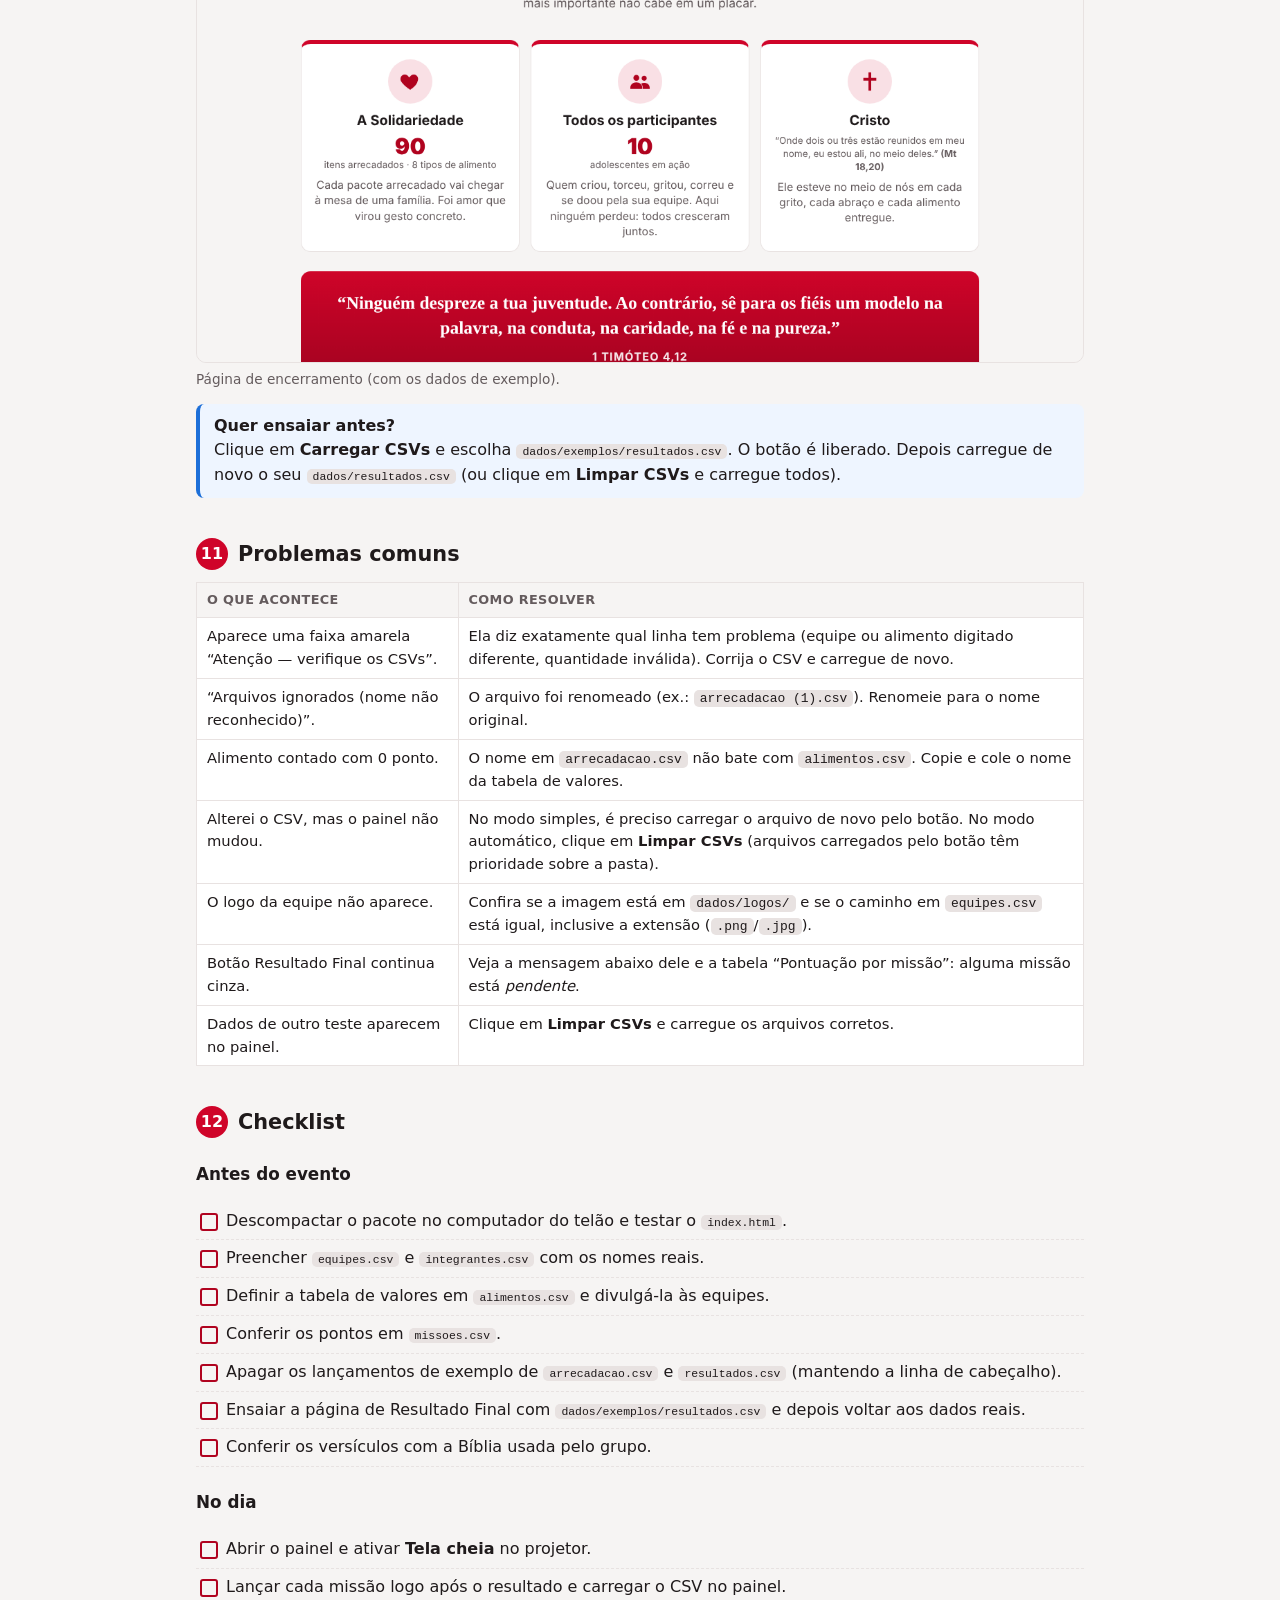
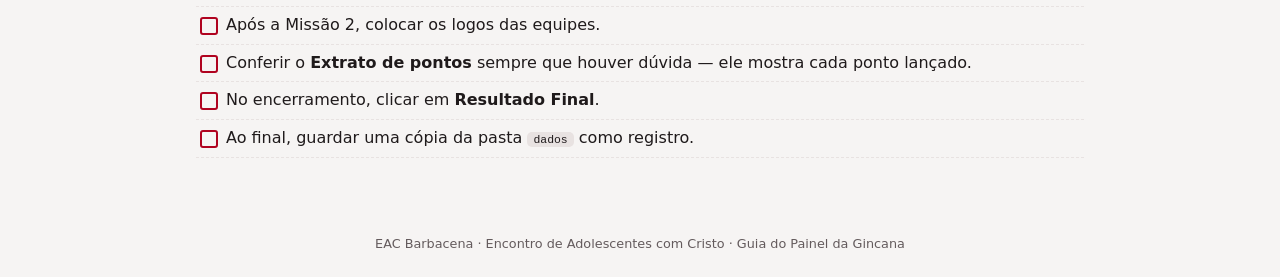
==== commit 2a26912e: "Adiciona a Missão 7 – Dinâmica (jurados: 100/50) Atualiza o exemplo de resultados completos, o READM" ====
--- a/GUIA.html
+++ b/GUIA.html
@@ -93,7 +93,7 @@
       <li><a href="#equipes">Cadastrar equipes e integrantes</a></li>
       <li><a href="#missoes">Conferir missões e pontos</a></li>
       <li><a href="#alimentos">Missão 1 – Alimentos</a></li>
-      <li><a href="#resultados">Missões 2 a 6 – Resultados</a></li>
+      <li><a href="#resultados">Missões 2 a 7 – Resultados</a></li>
       <li><a href="#identidade">Identidade visual das equipes</a></li>
       <li><a href="#atualizar">Atualizar o painel durante a gincana</a></li>
       <li><a href="#final">Resultado Final</a></li>
@@ -175,7 +175,7 @@
   <p><code>equipe</code> é o <code>id</code> da equipe; <code>funcao</code> é <strong>Líder</strong> ou <strong>Membro</strong>. Apague os nomes de exemplo e coloque os reais.</p>
 
   <h2 id="missoes"><span class="n">5</span>Conferir missões e pontos</h2>
-  <p><code>dados/missoes.csv</code> já vem com as 6 missões. Normalmente você só precisa conferir os pontos.</p>
+  <p><code>dados/missoes.csv</code> já vem com as 7 missões. Normalmente você só precisa conferir os pontos.</p>
   <div class="tabela"><table>
     <thead><tr><th>Missão</th><th>tipo</th><th>pontos_1 (1º)</th><th>pontos_2 (2º)</th></tr></thead>
     <tbody>
@@ -185,6 +185,7 @@
       <tr><td>4 – Grito de Guerra</td><td>colocacao</td><td>100</td><td>50</td></tr>
       <tr><td>5 – Queimada</td><td>colocacao</td><td>100</td><td>50</td></tr>
       <tr><td>6 – Circuito</td><td>colocacao</td><td>500</td><td>0</td></tr>
+      <tr><td>7 – Dinâmica</td><td>colocacao</td><td>100</td><td>50</td></tr>
     </tbody>
   </table></div>
   <p>Para mudar um valor, altere <code>pontos_1</code>/<code>pontos_2</code>. Também dá para mudar <code>nome</code>, <code>descricao</code> e <code>julgamento</code> (texto exibido no painel).
@@ -209,7 +210,7 @@
   </ul>
   <figure><img src="guia/img/03-arrecadacao.png" alt="Detalhamento da arrecadação"><figcaption>Como a Missão 1 aparece no painel.</figcaption></figure>
 
-  <h2 id="resultados"><span class="n">7</span>Missões 2 a 6 – Lançar resultados</h2>
+  <h2 id="resultados"><span class="n">7</span>Missões 2 a 7 – Lançar resultados</h2>
   <p>Assim que os jurados (ou o jogo) definirem o resultado, lance em <code>dados/resultados.csv</code> <strong>duas linhas por missão</strong>, uma para cada equipe:</p>
   <pre>missao;equipe;colocacao;observacao
 4;verde;1;Decisão dos jurados
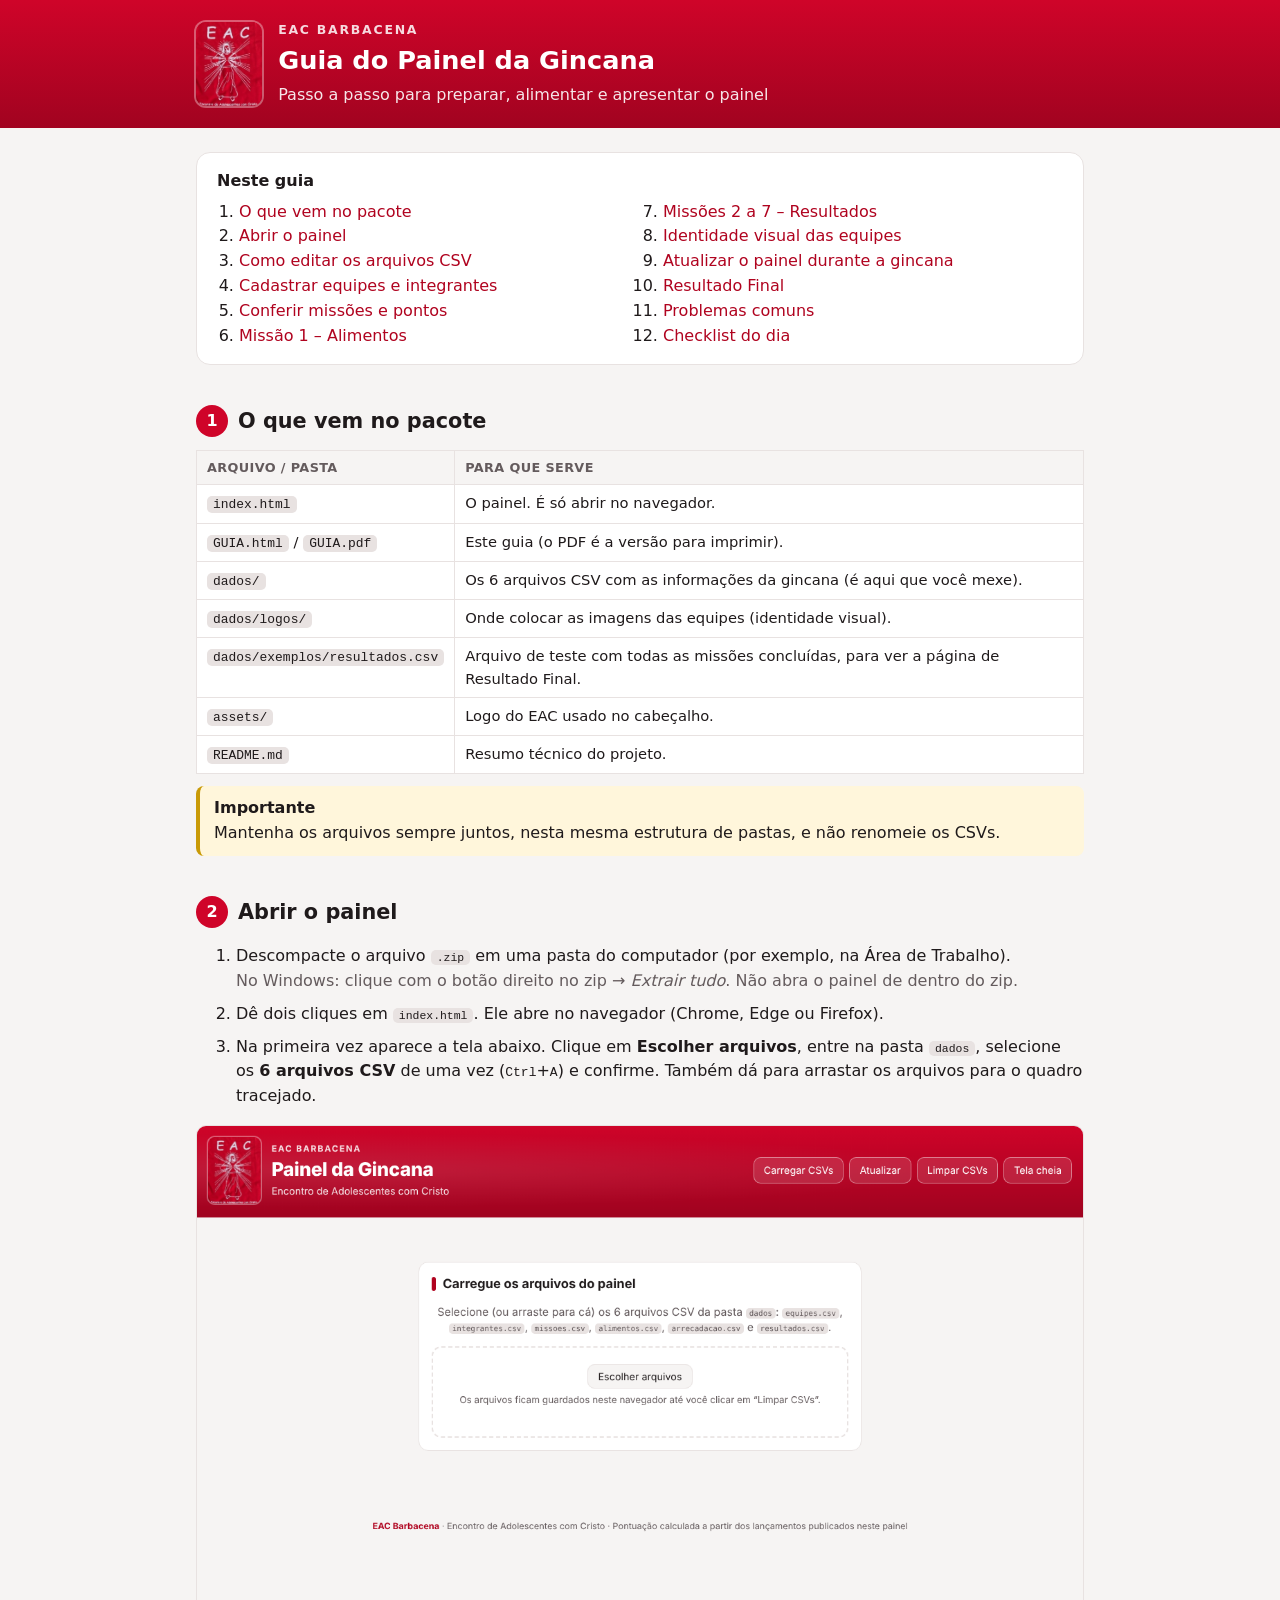
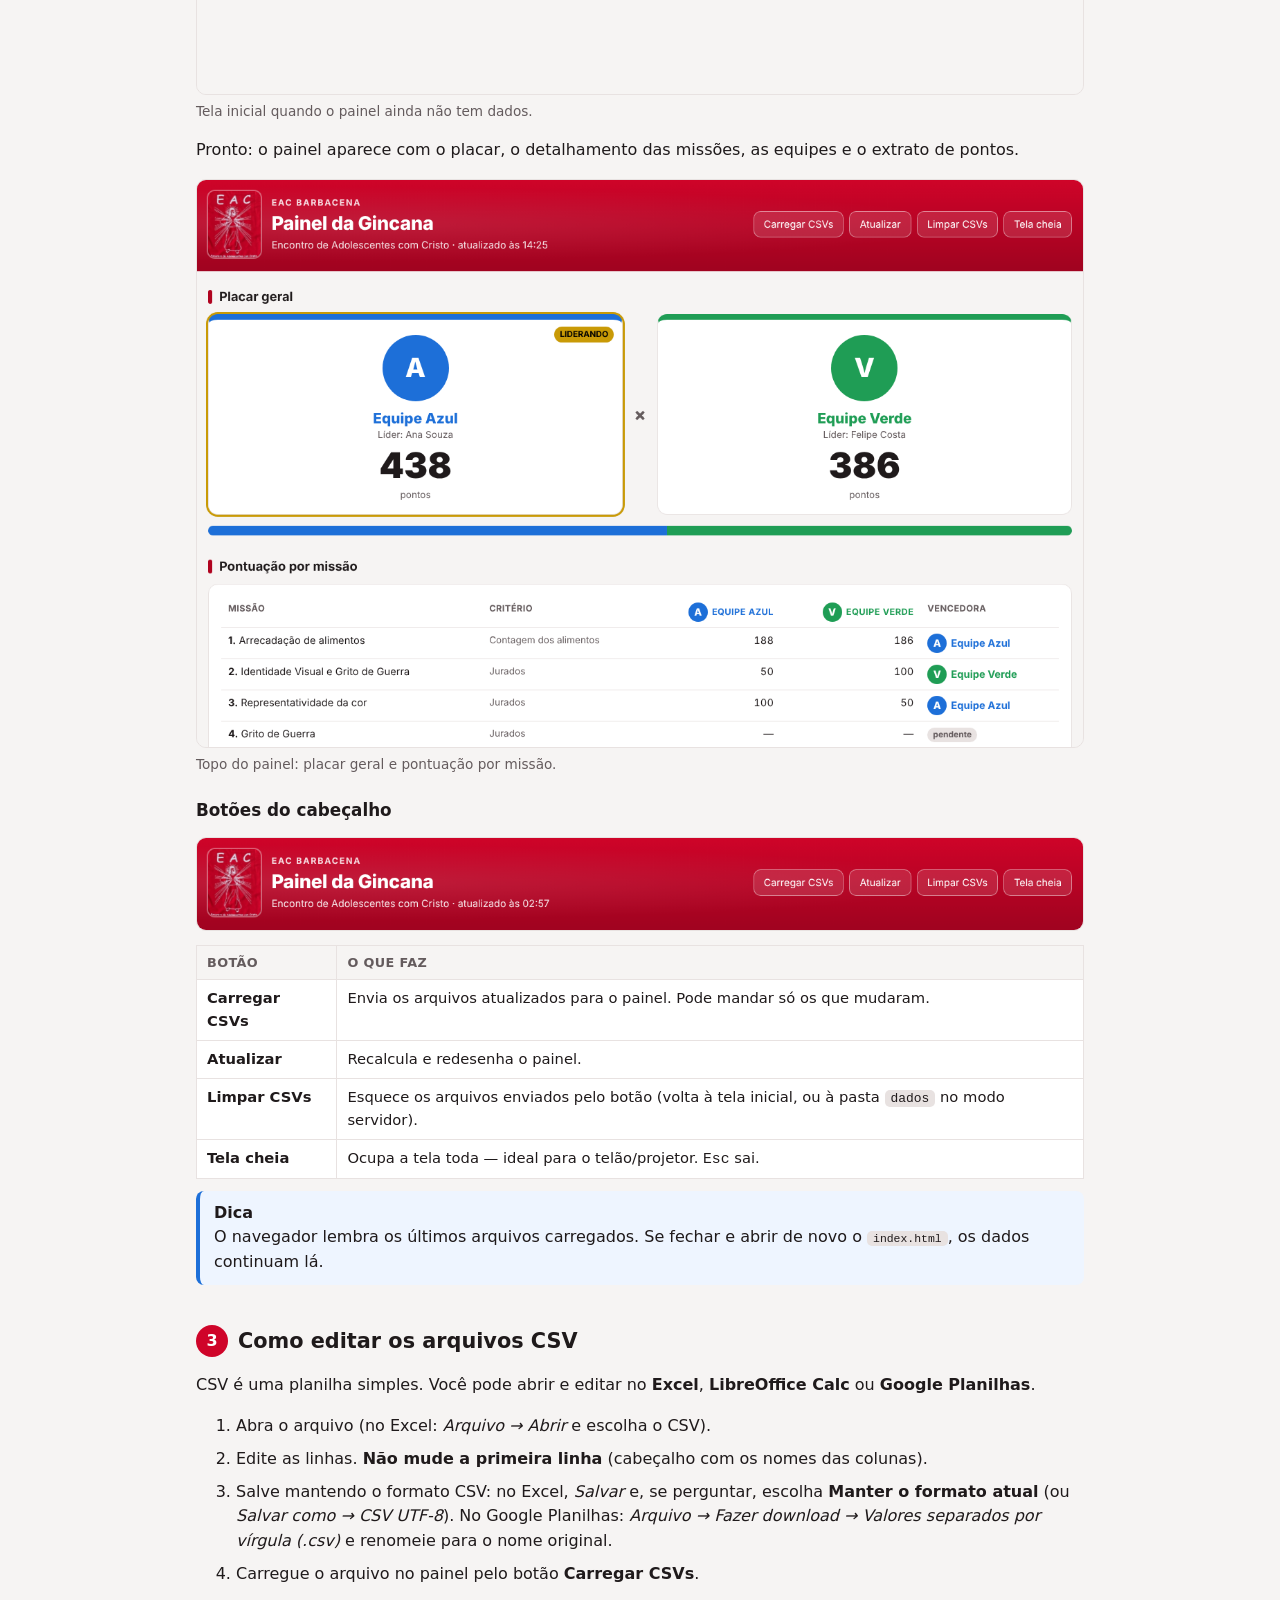
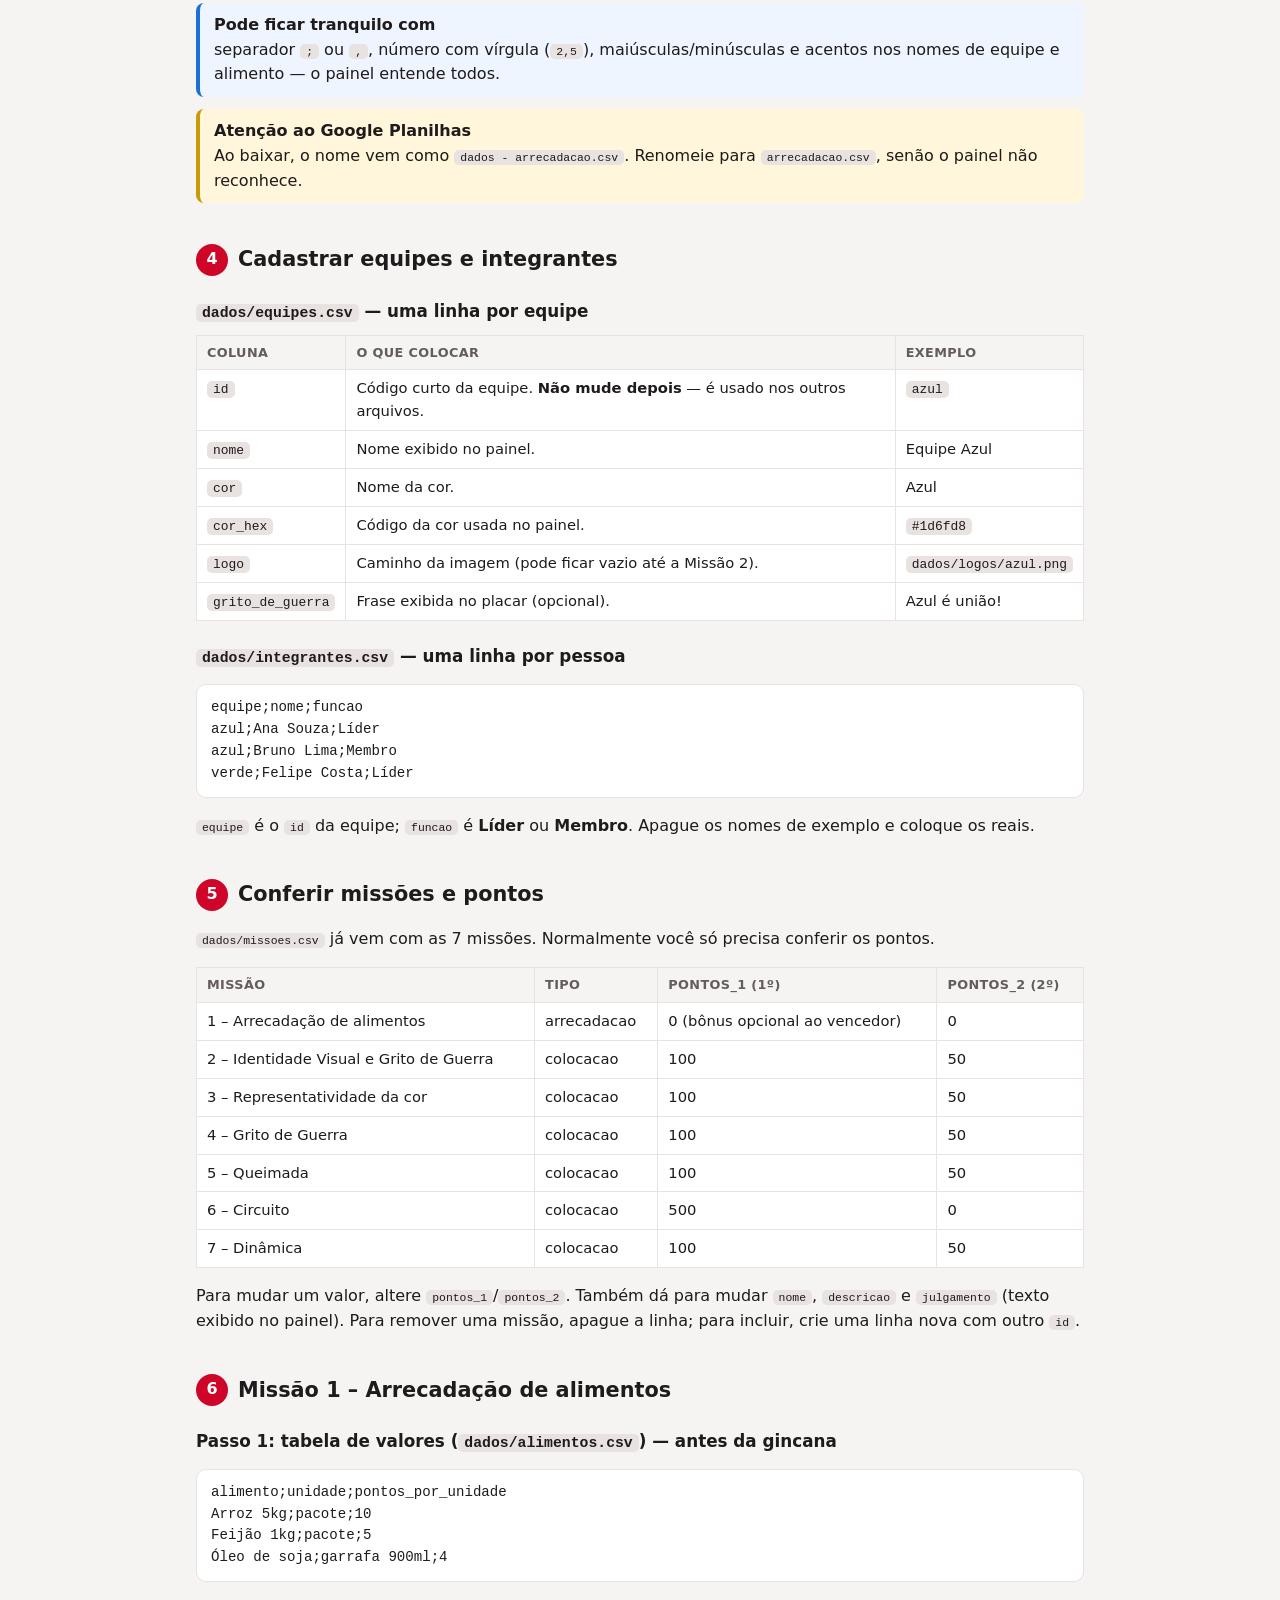
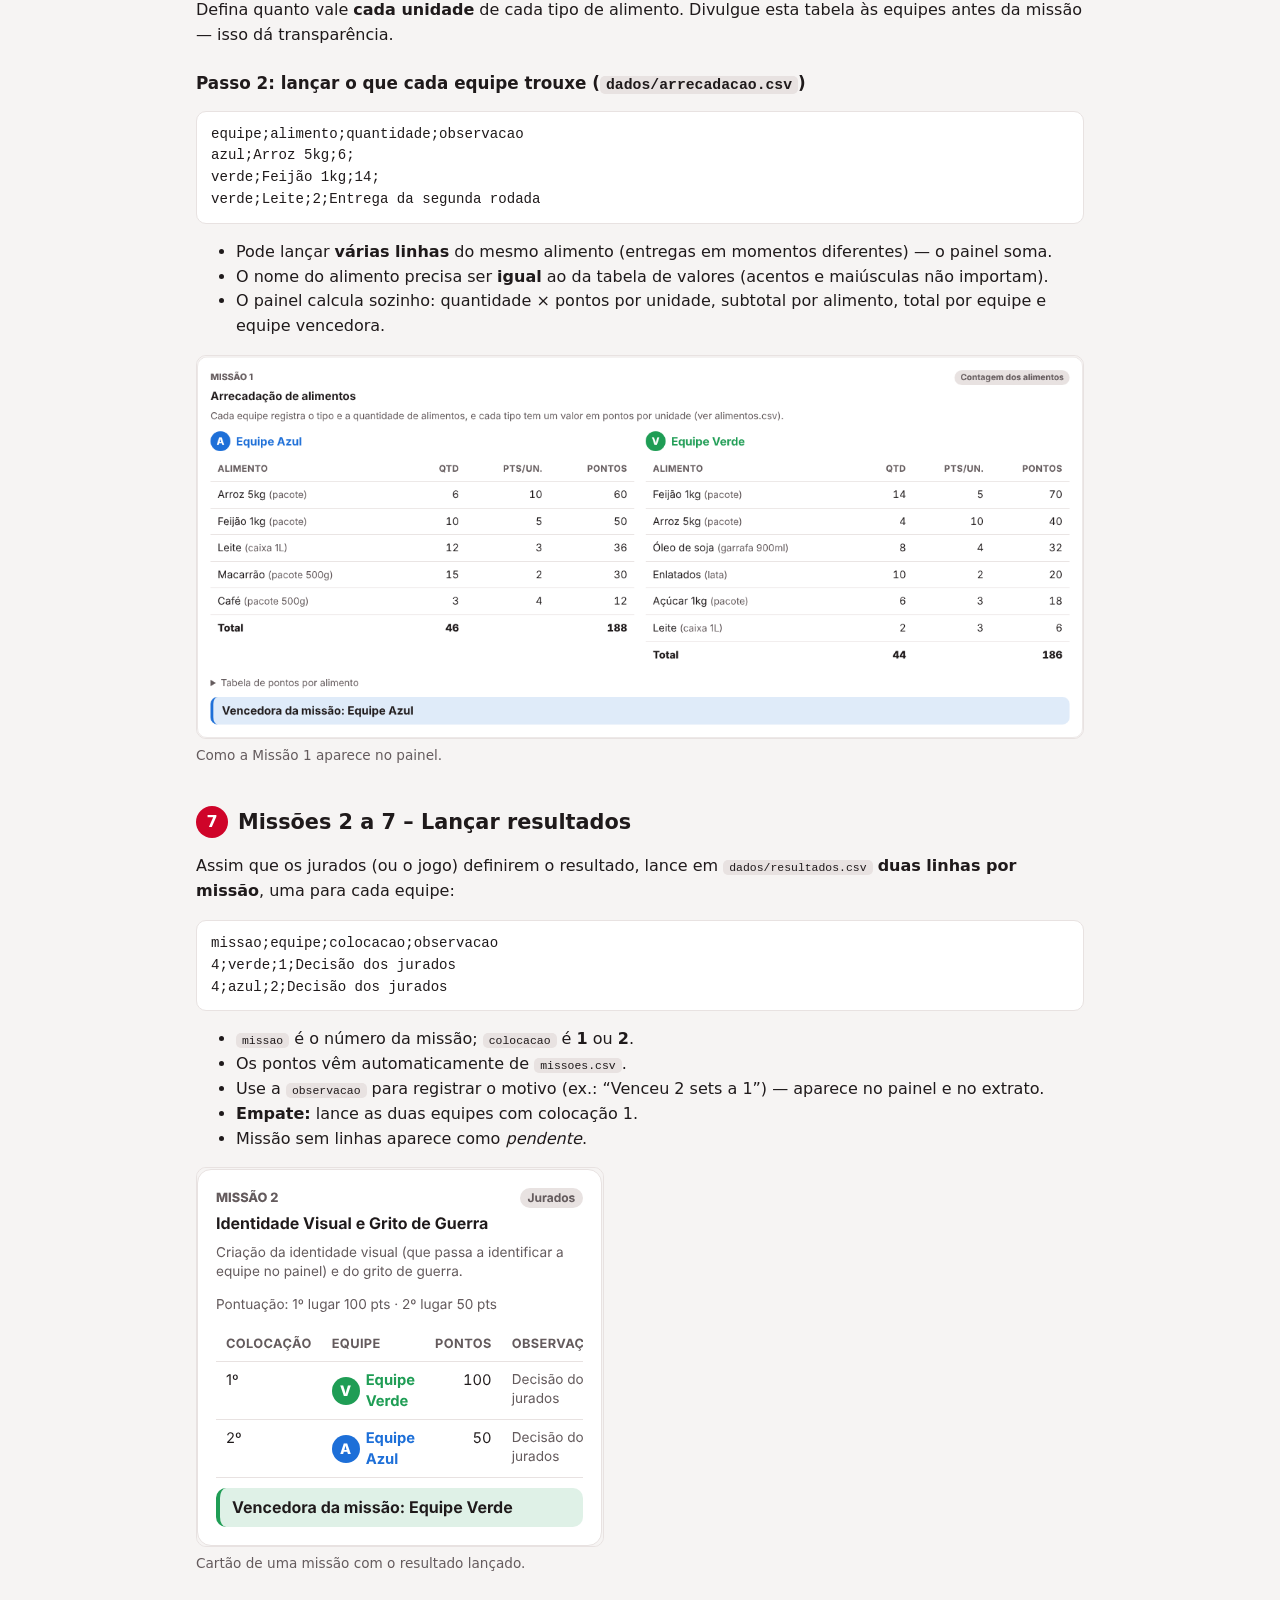
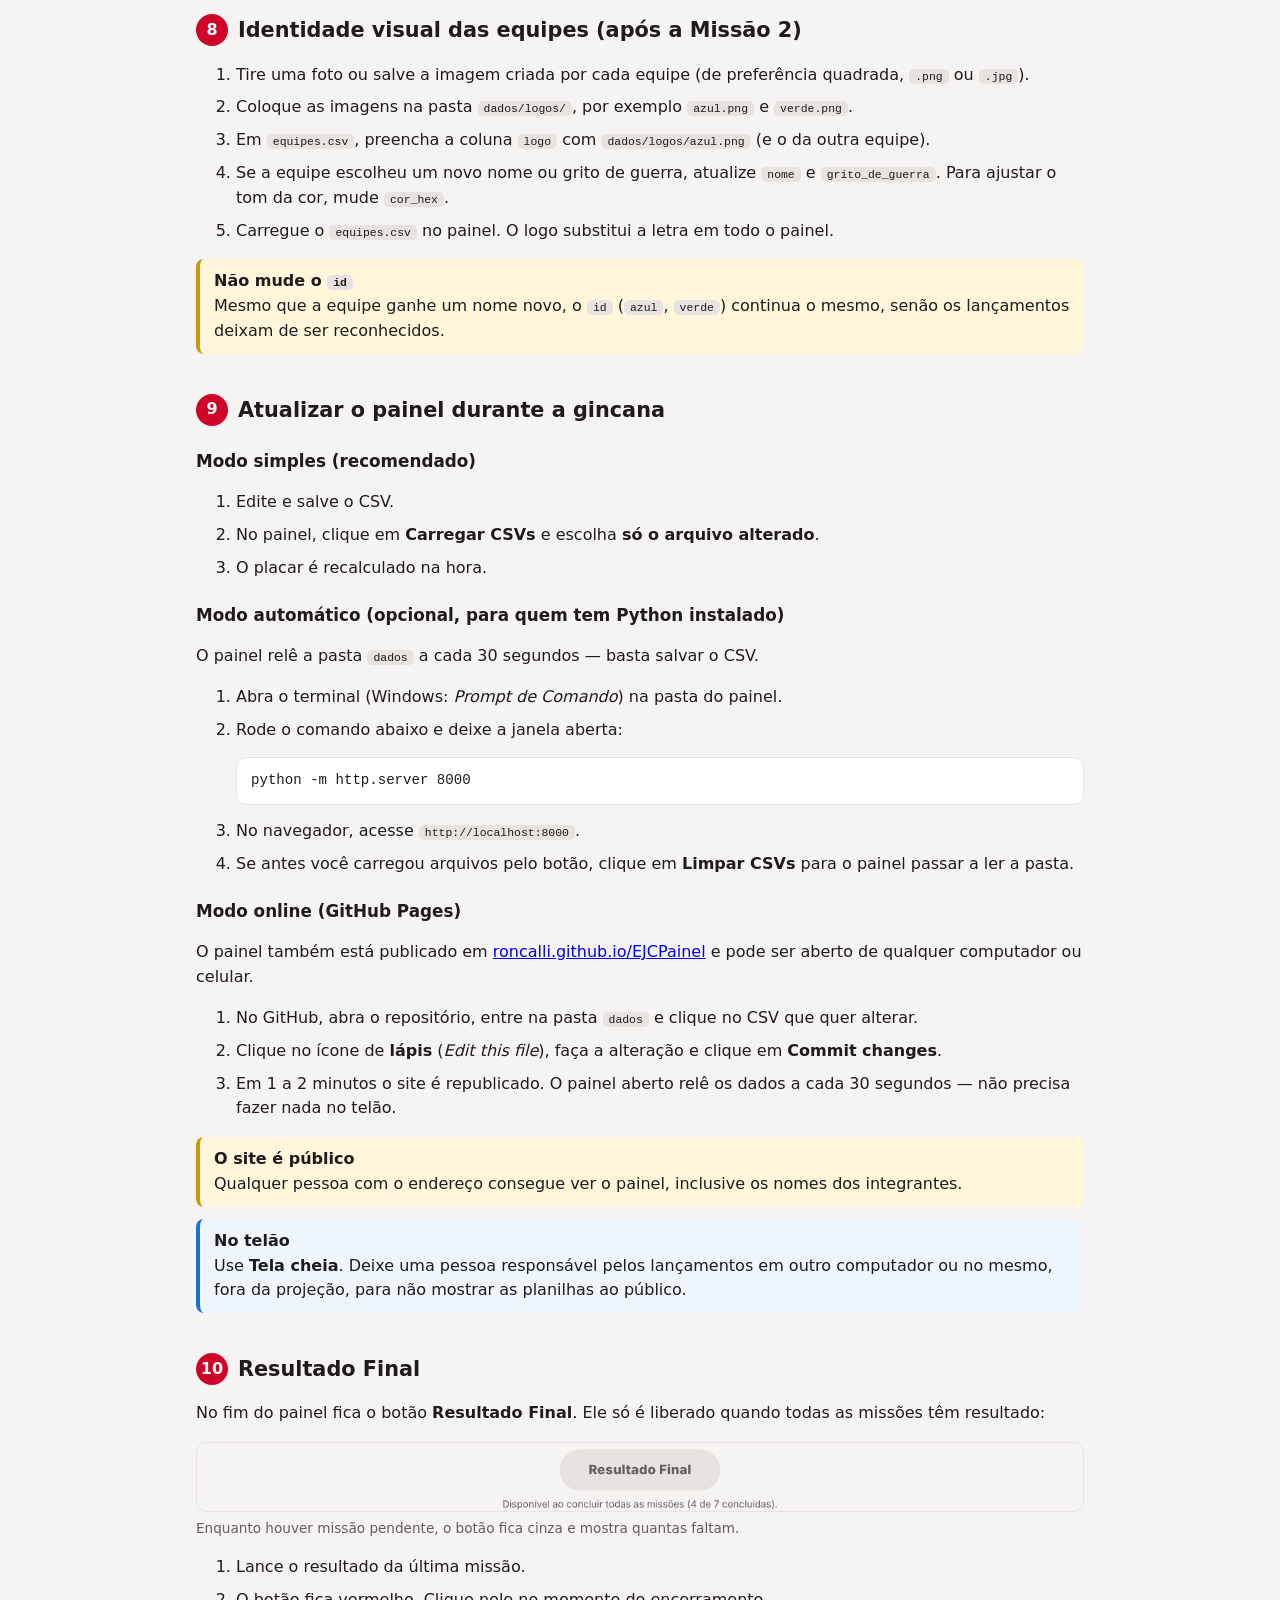
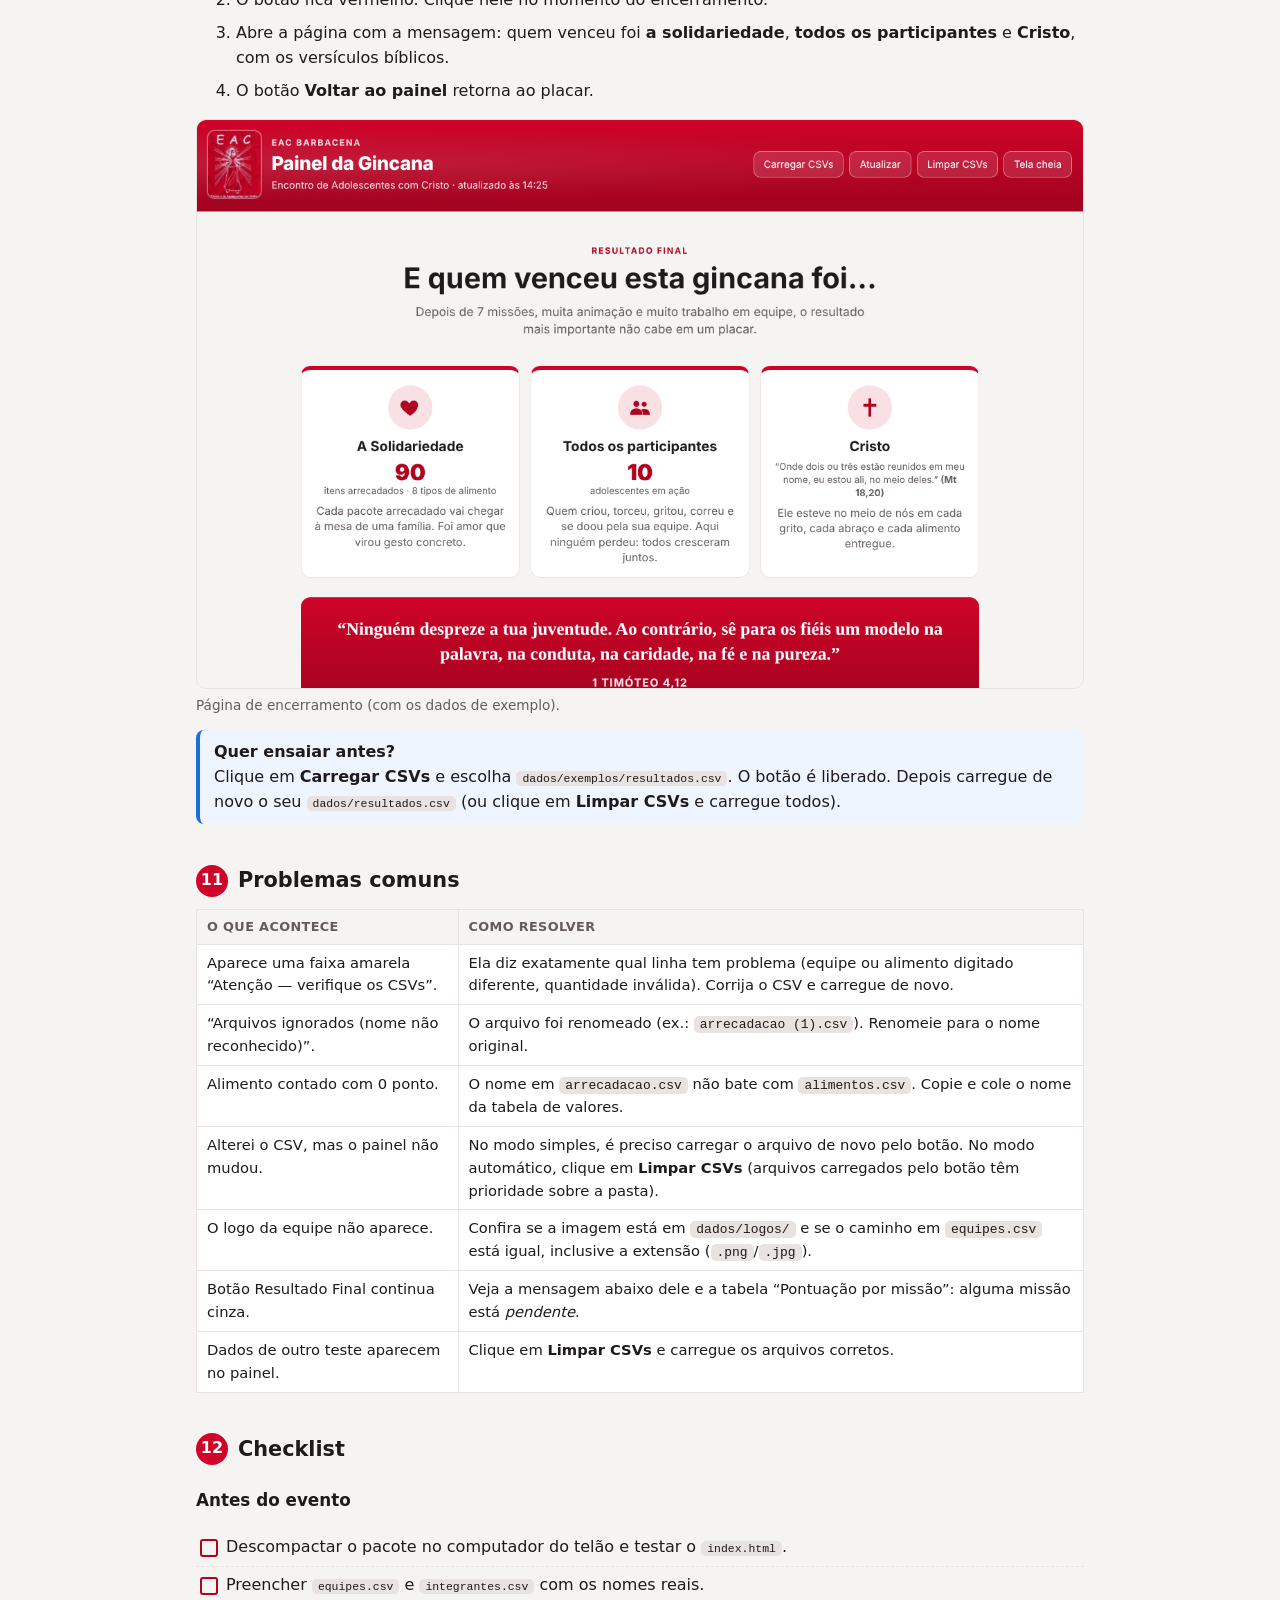
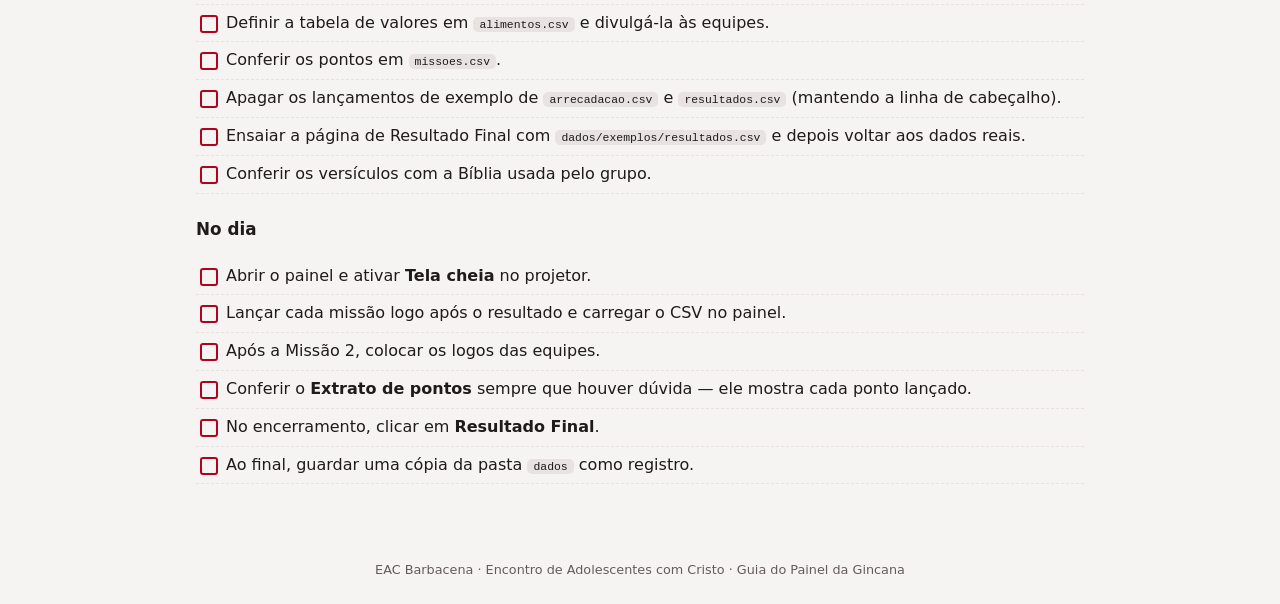
==== commit 3d8fe82b: "Documenta o uso pelo GitHub Pages no README e no guia Co-Authored-By: Claude Opus 5.5 <noreply@anthr" ====
--- a/GUIA.html
+++ b/GUIA.html
@@ -250,6 +250,14 @@
     <li>No navegador, acesse <code>http://localhost:8000</code>.</li>
     <li>Se antes você carregou arquivos pelo botão, clique em <strong>Limpar CSVs</strong> para o painel passar a ler a pasta.</li>
   </ol>
+  <h3>Modo online (GitHub Pages)</h3>
+  <p>O painel também está publicado em <a href="https://roncalli.github.io/EJCPainel/">roncalli.github.io/EJCPainel</a> e pode ser aberto de qualquer computador ou celular.</p>
+  <ol class="passos">
+    <li>No GitHub, abra o repositório, entre na pasta <code>dados</code> e clique no CSV que quer alterar.</li>
+    <li>Clique no ícone de <strong>lápis</strong> (<em>Edit this file</em>), faça a alteração e clique em <strong>Commit changes</strong>.</li>
+    <li>Em 1 a 2 minutos o site é republicado. O painel aberto relê os dados a cada 30 segundos — não precisa fazer nada no telão.</li>
+  </ol>
+  <div class="atencao"><strong>O site é público</strong>Qualquer pessoa com o endereço consegue ver o painel, inclusive os nomes dos integrantes.</div>
   <div class="dica"><strong>No telão</strong>Use <strong>Tela cheia</strong>. Deixe uma pessoa responsável pelos lançamentos em outro computador ou no mesmo, fora da projeção, para não mostrar as planilhas ao público.</div>
 
   <h2 id="final"><span class="n">10</span>Resultado Final</h2>
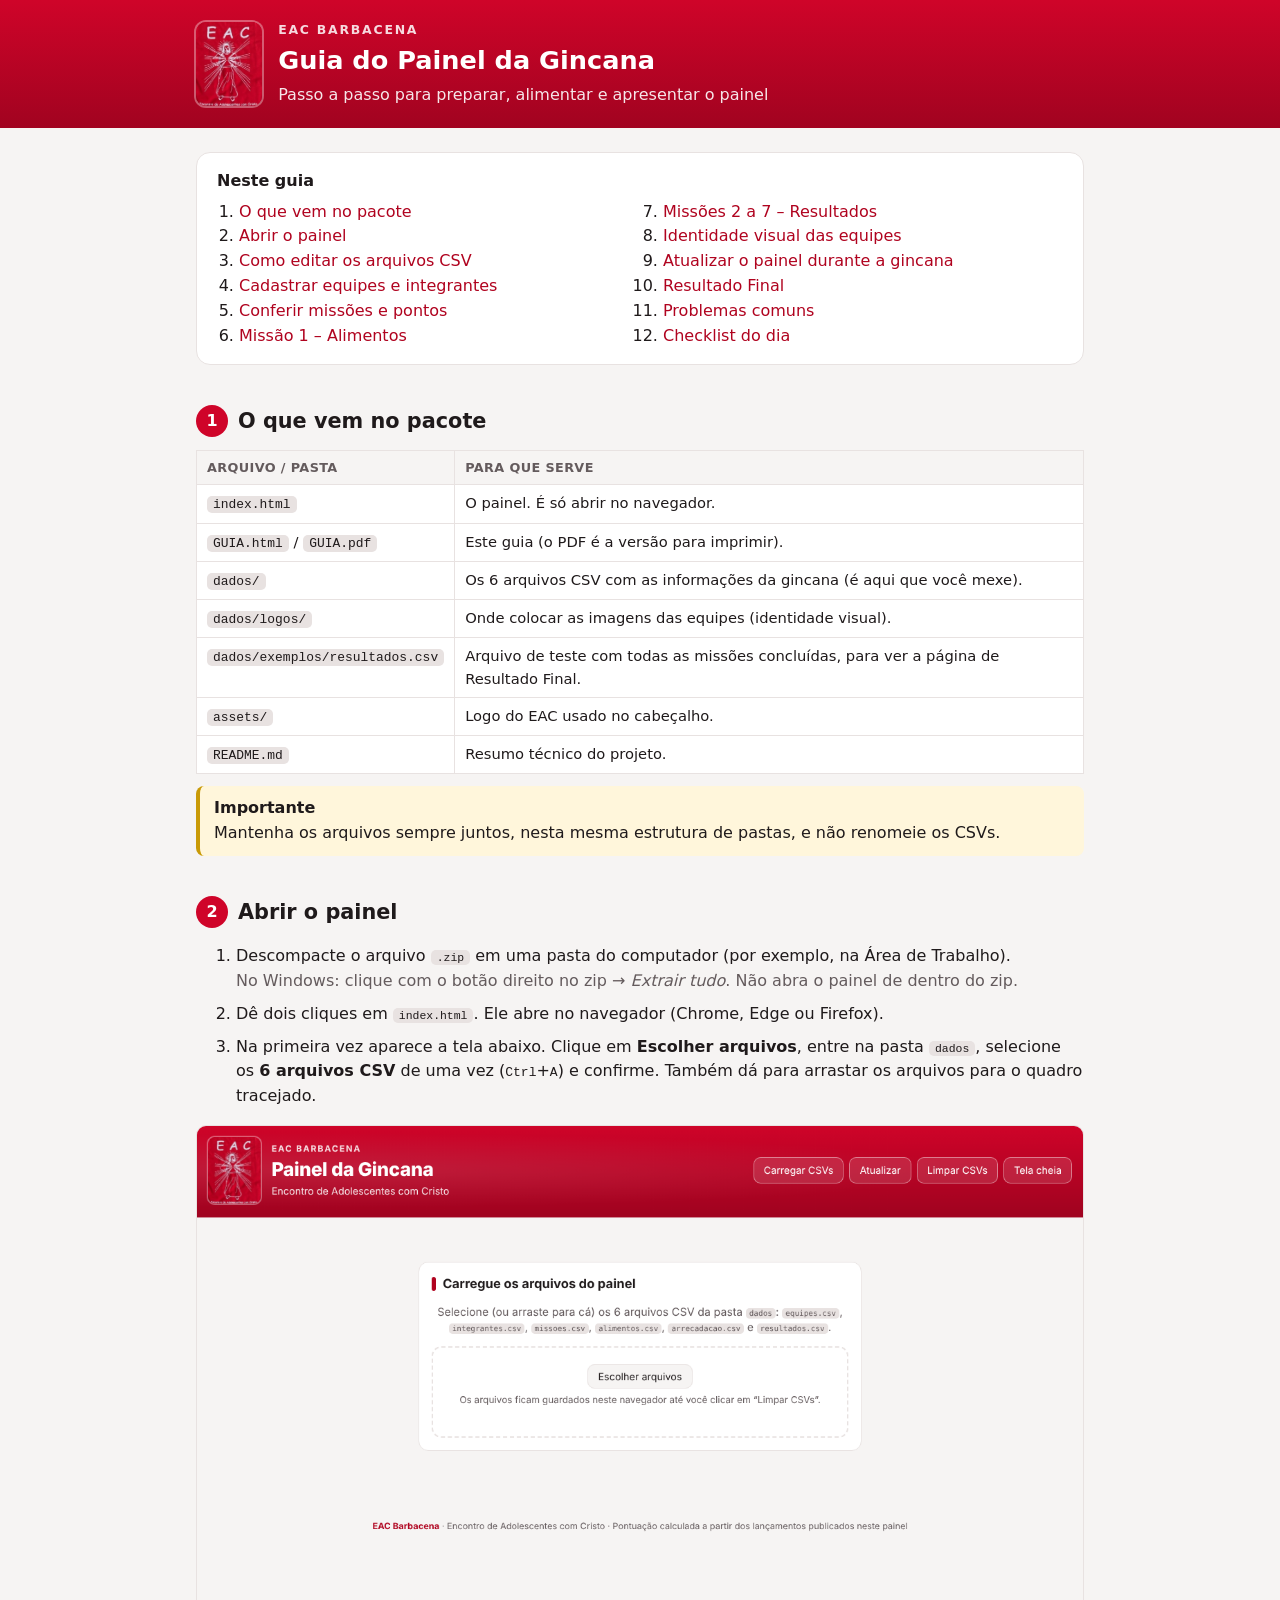
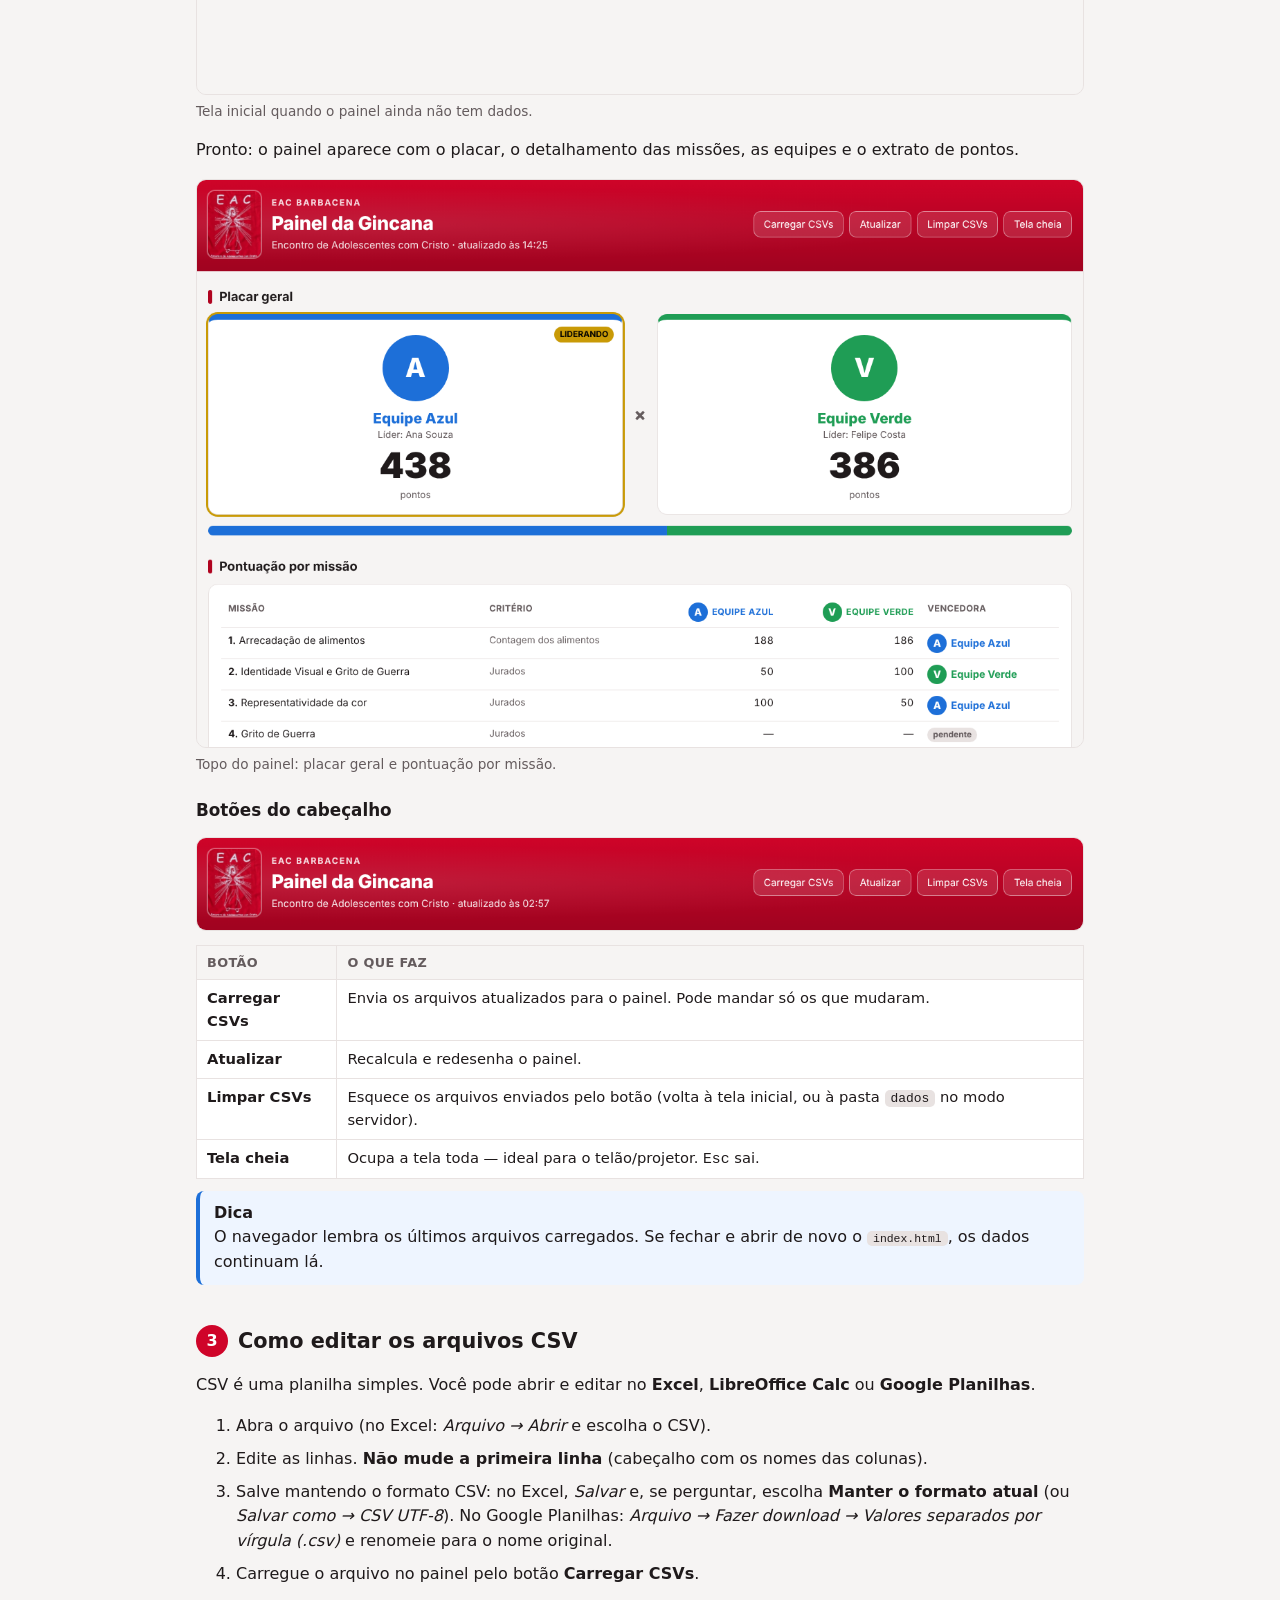
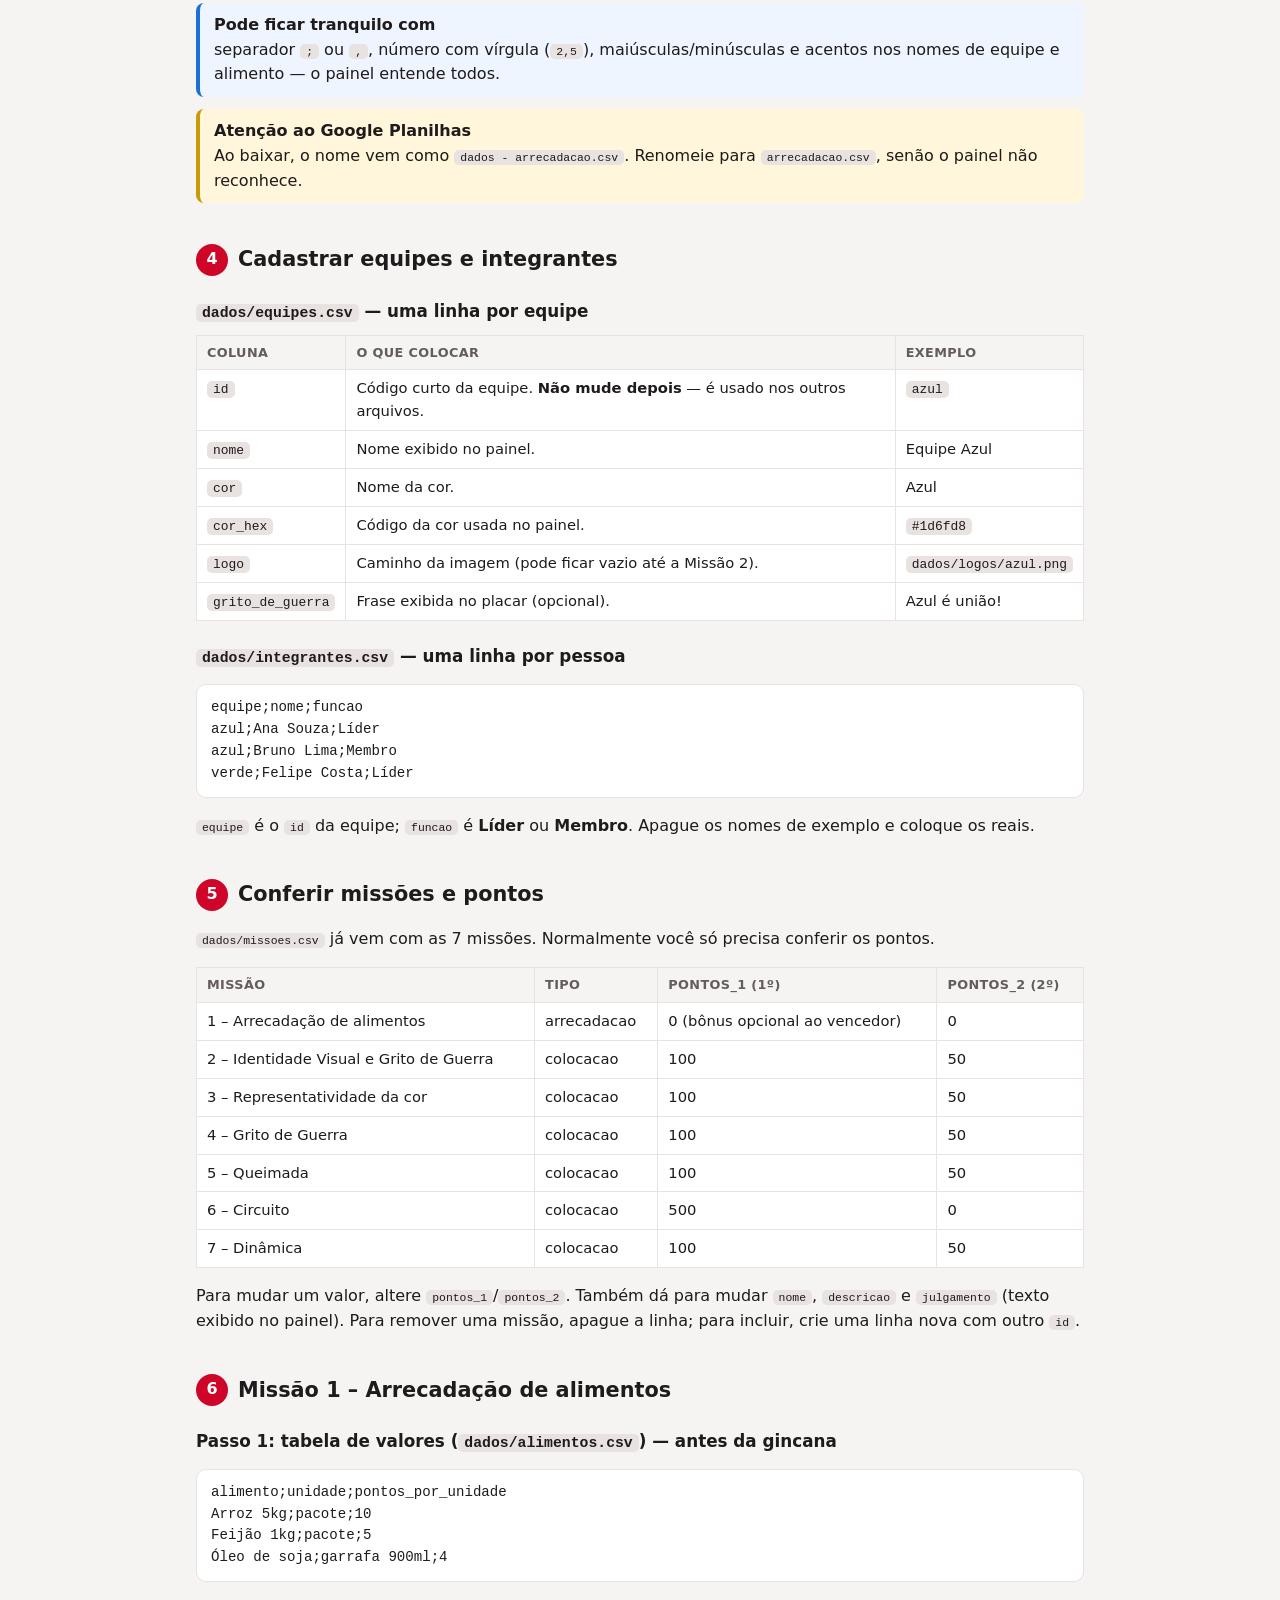
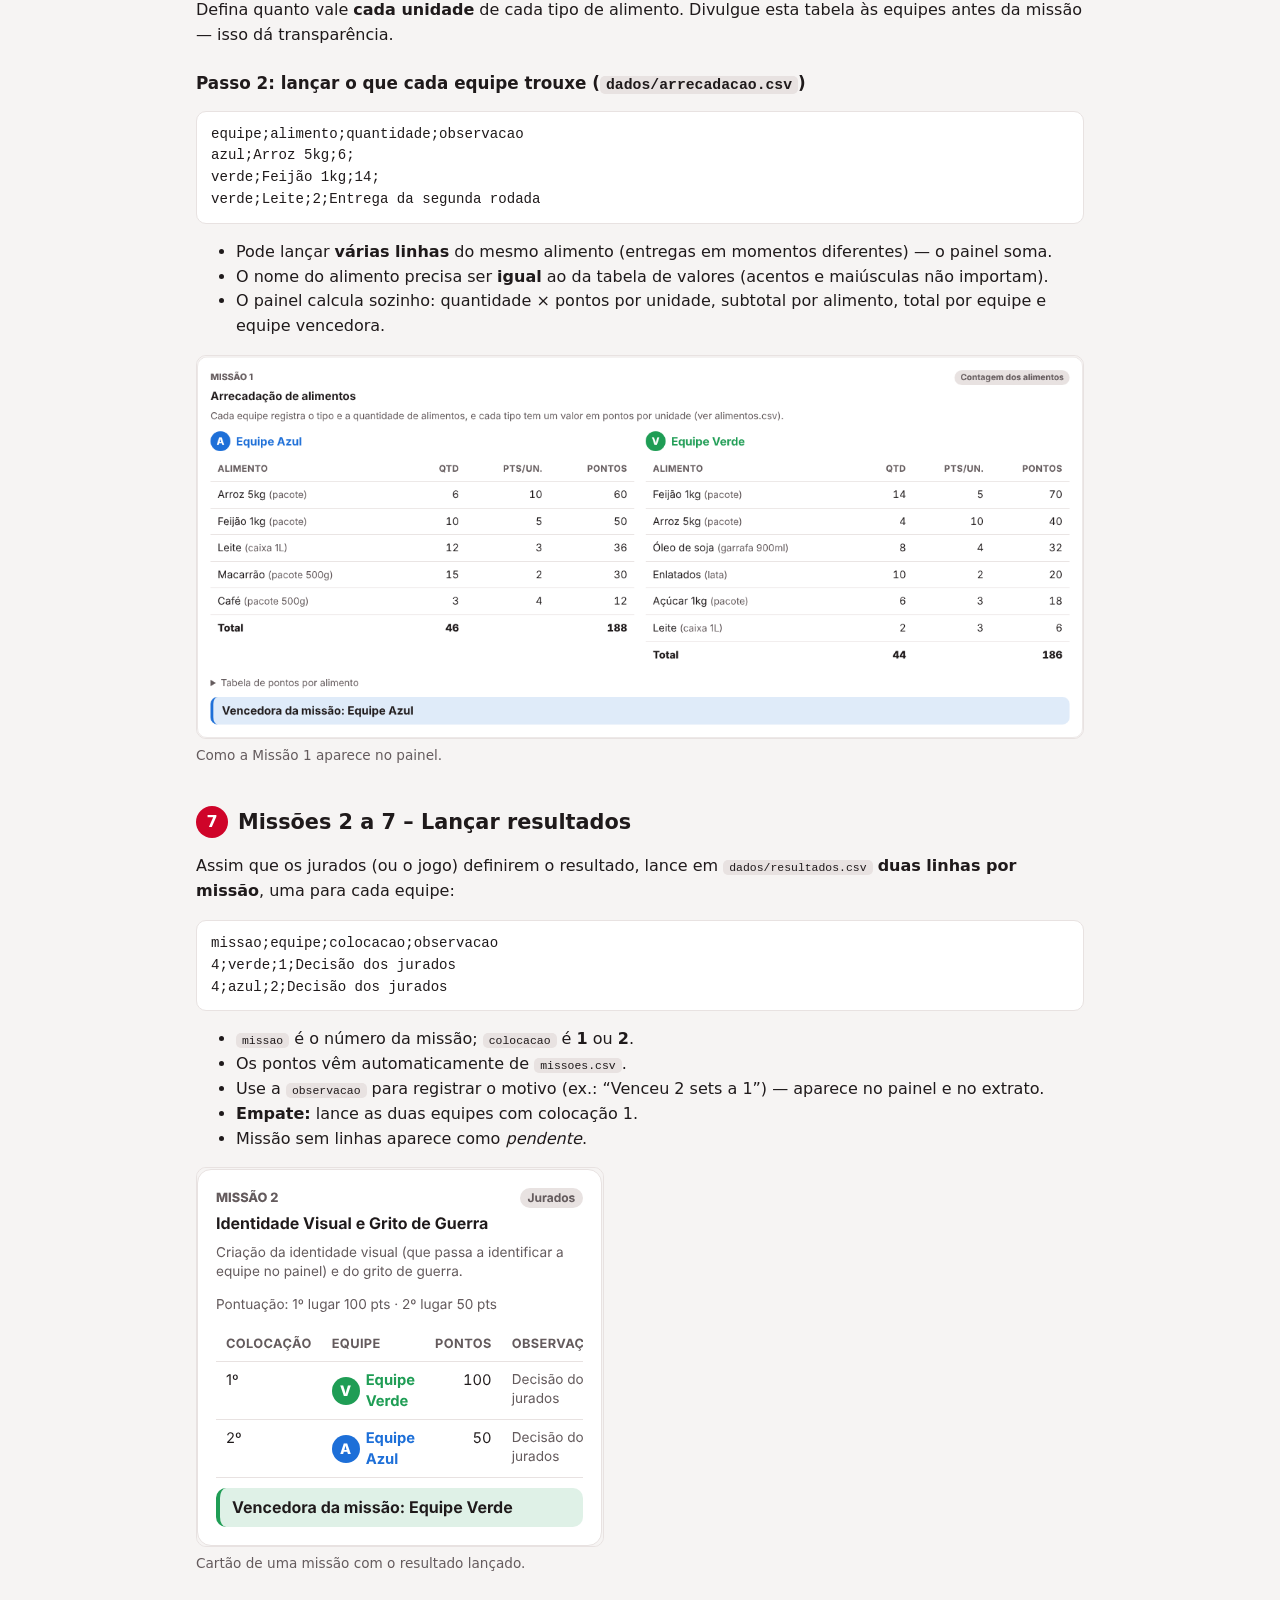
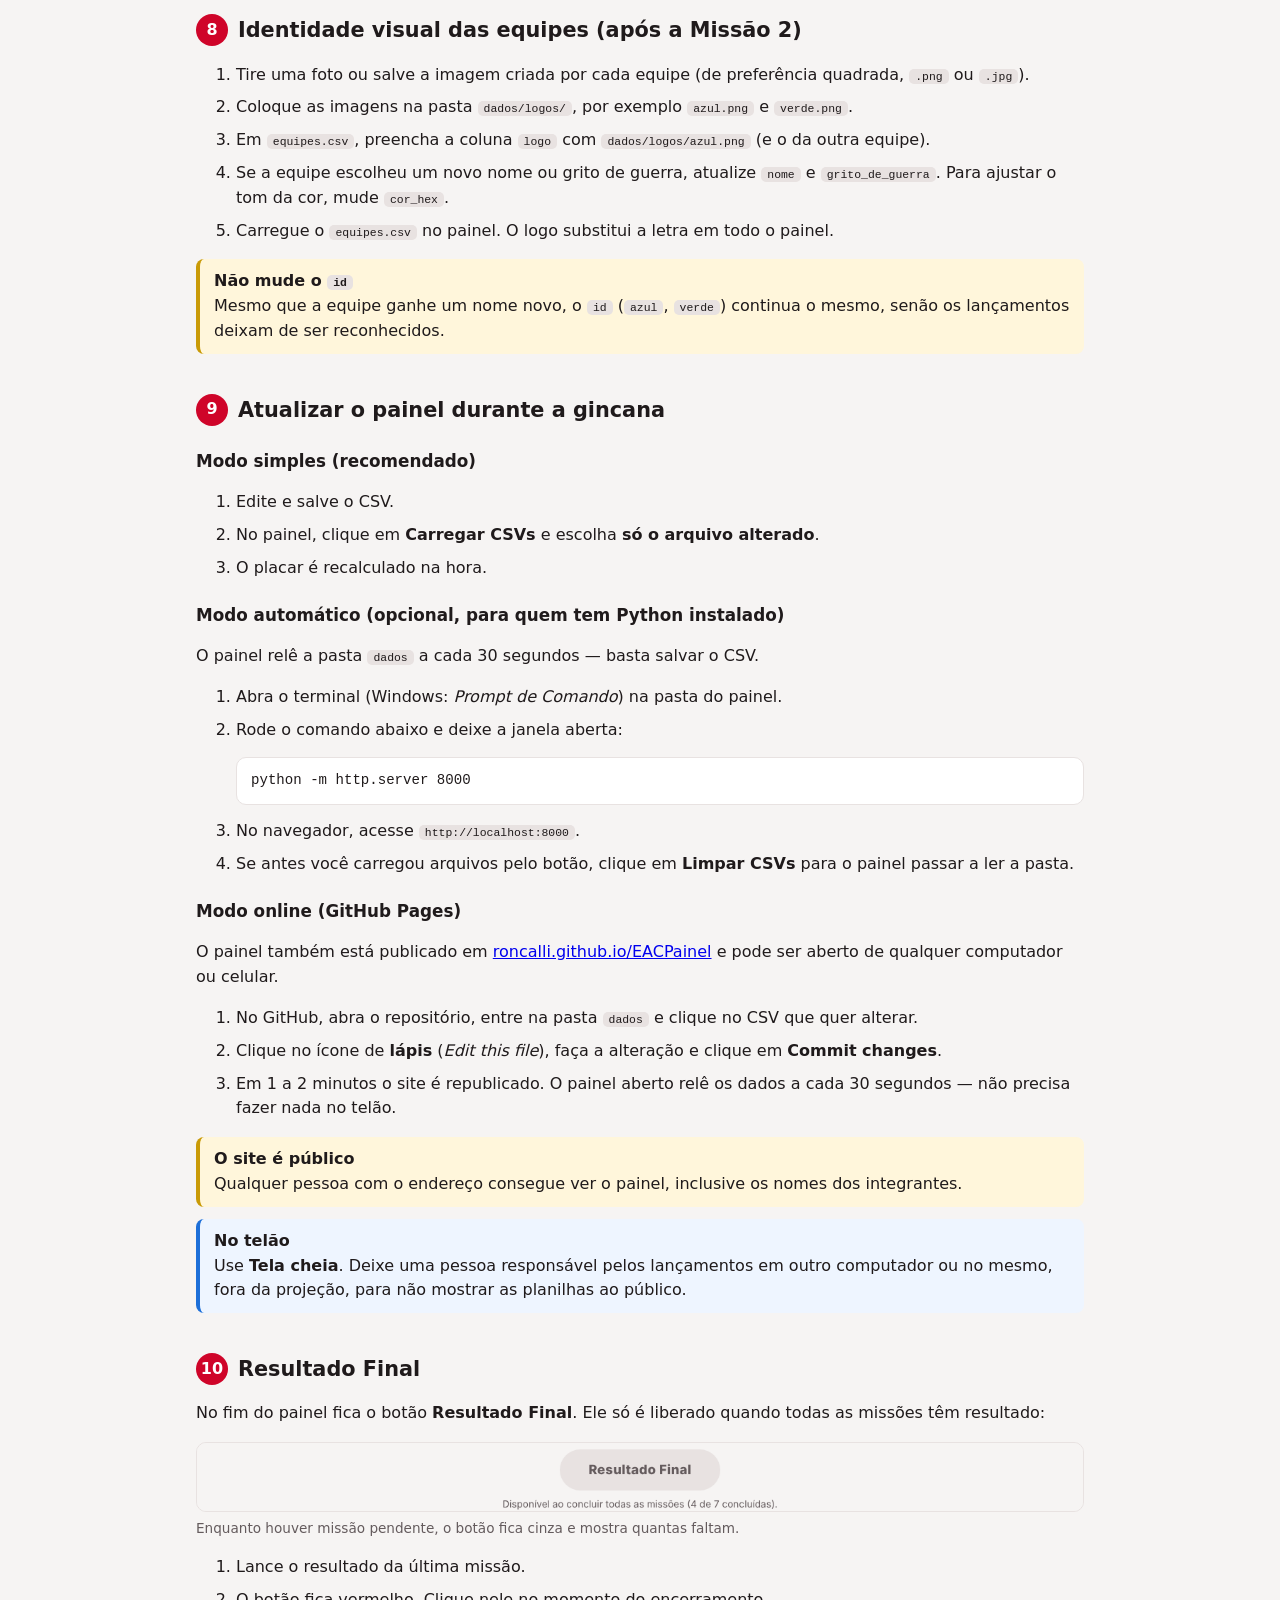
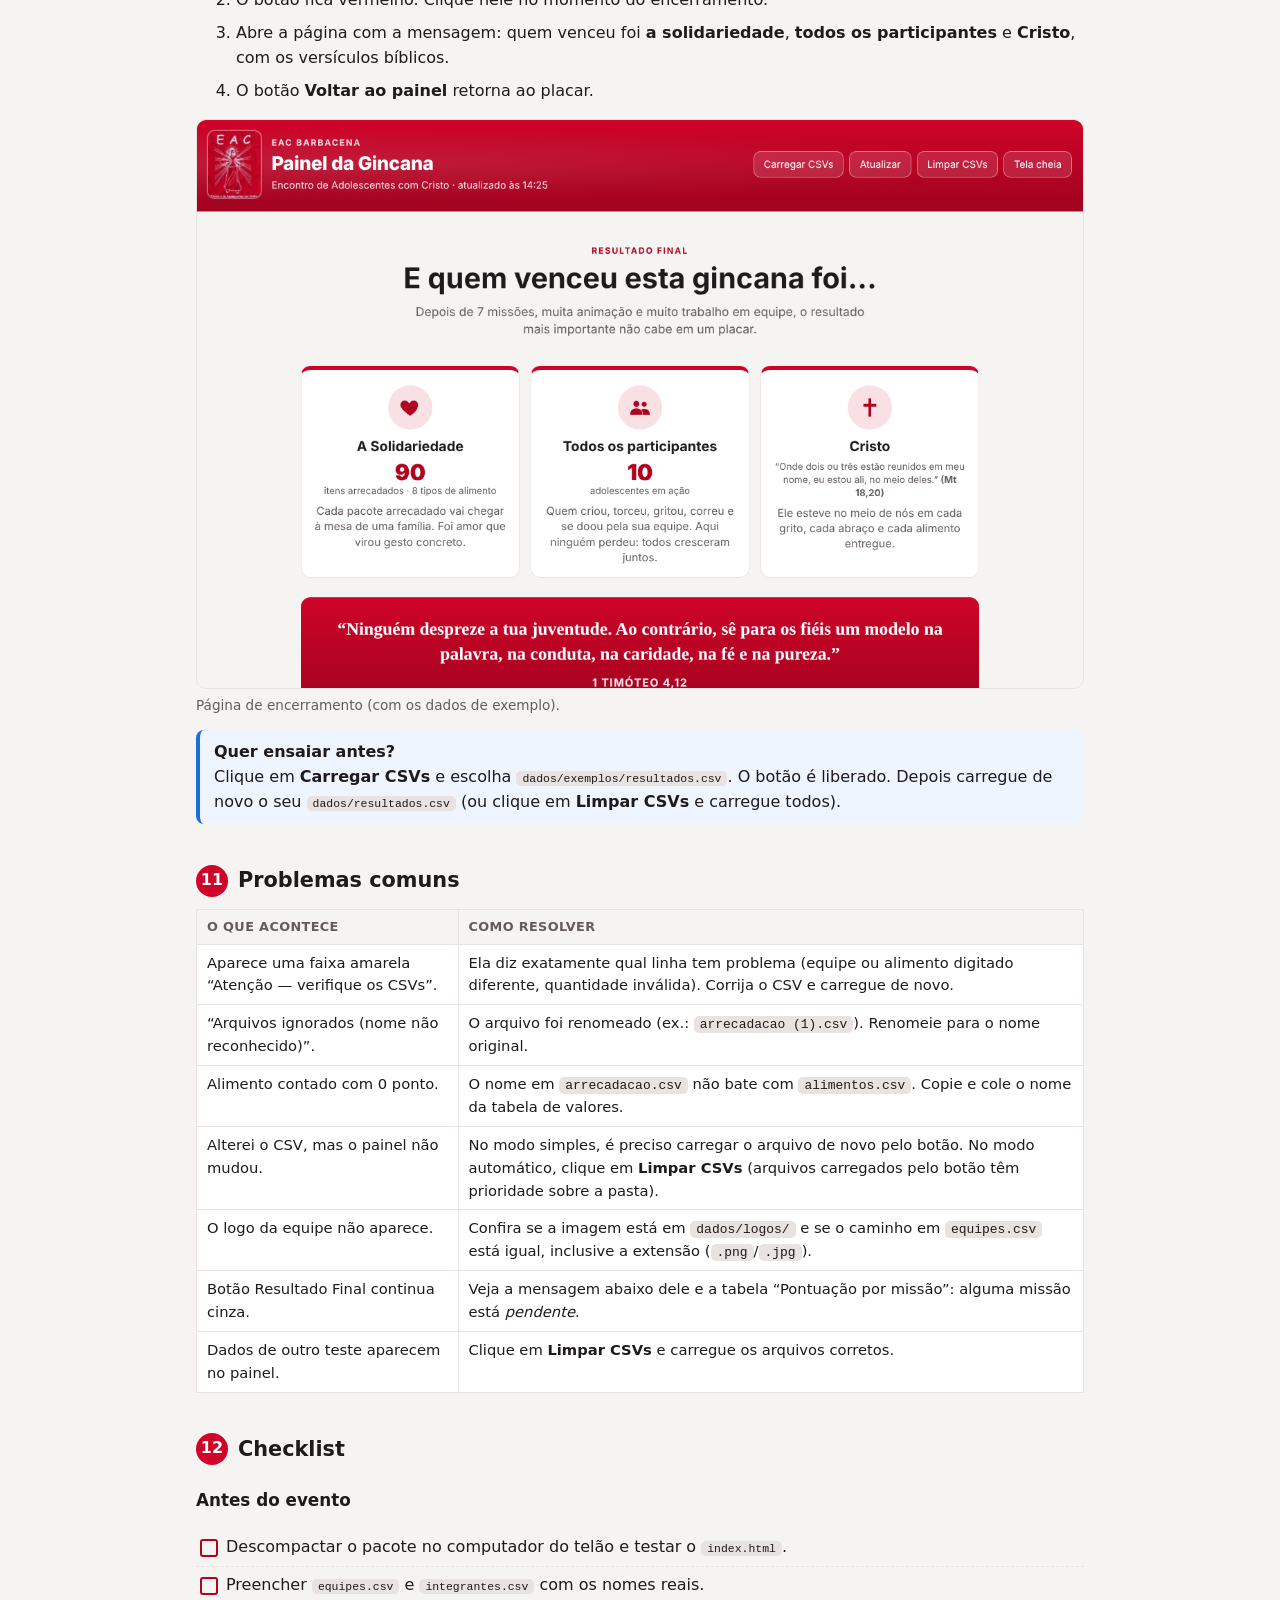
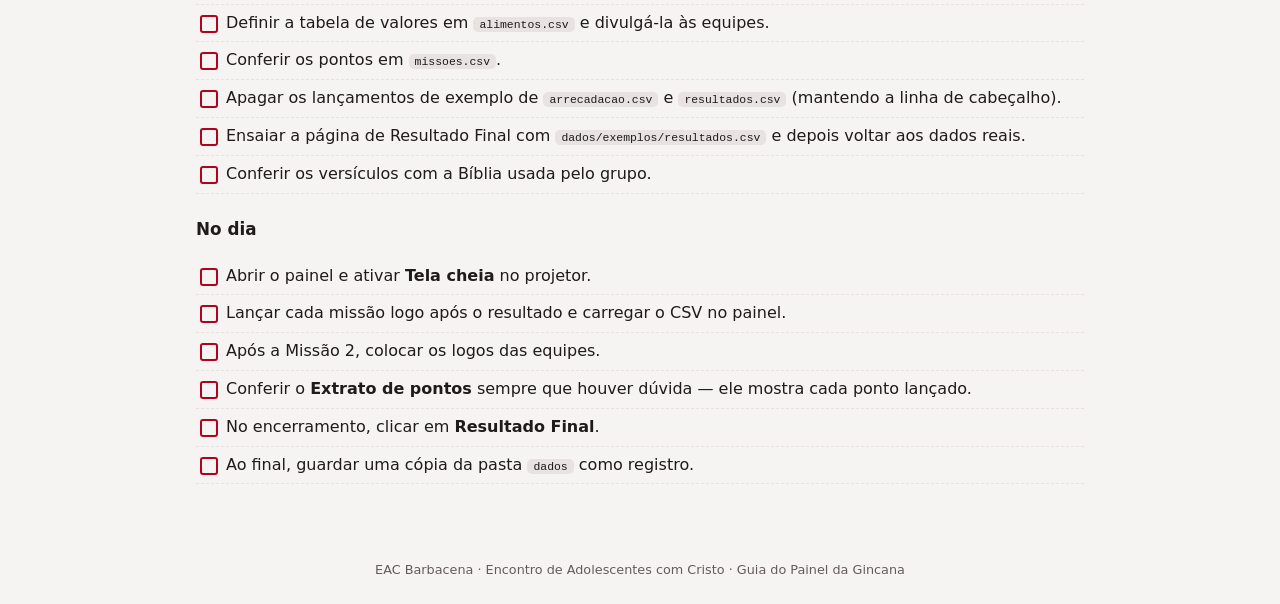
==== commit 8b85ac81: "Atualiza links para o novo nome do repositório (EACPainel) Co-Authored-By: Claude Opus 5.5 <noreply@" ====
--- a/GUIA.html
+++ b/GUIA.html
@@ -251,7 +251,7 @@
     <li>Se antes você carregou arquivos pelo botão, clique em <strong>Limpar CSVs</strong> para o painel passar a ler a pasta.</li>
   </ol>
   <h3>Modo online (GitHub Pages)</h3>
-  <p>O painel também está publicado em <a href="https://roncalli.github.io/EJCPainel/">roncalli.github.io/EJCPainel</a> e pode ser aberto de qualquer computador ou celular.</p>
+  <p>O painel também está publicado em <a href="https://roncalli.github.io/EACPainel/">roncalli.github.io/EACPainel</a> e pode ser aberto de qualquer computador ou celular.</p>
   <ol class="passos">
     <li>No GitHub, abra o repositório, entre na pasta <code>dados</code> e clique no CSV que quer alterar.</li>
     <li>Clique no ícone de <strong>lápis</strong> (<em>Edit this file</em>), faça a alteração e clique em <strong>Commit changes</strong>.</li>
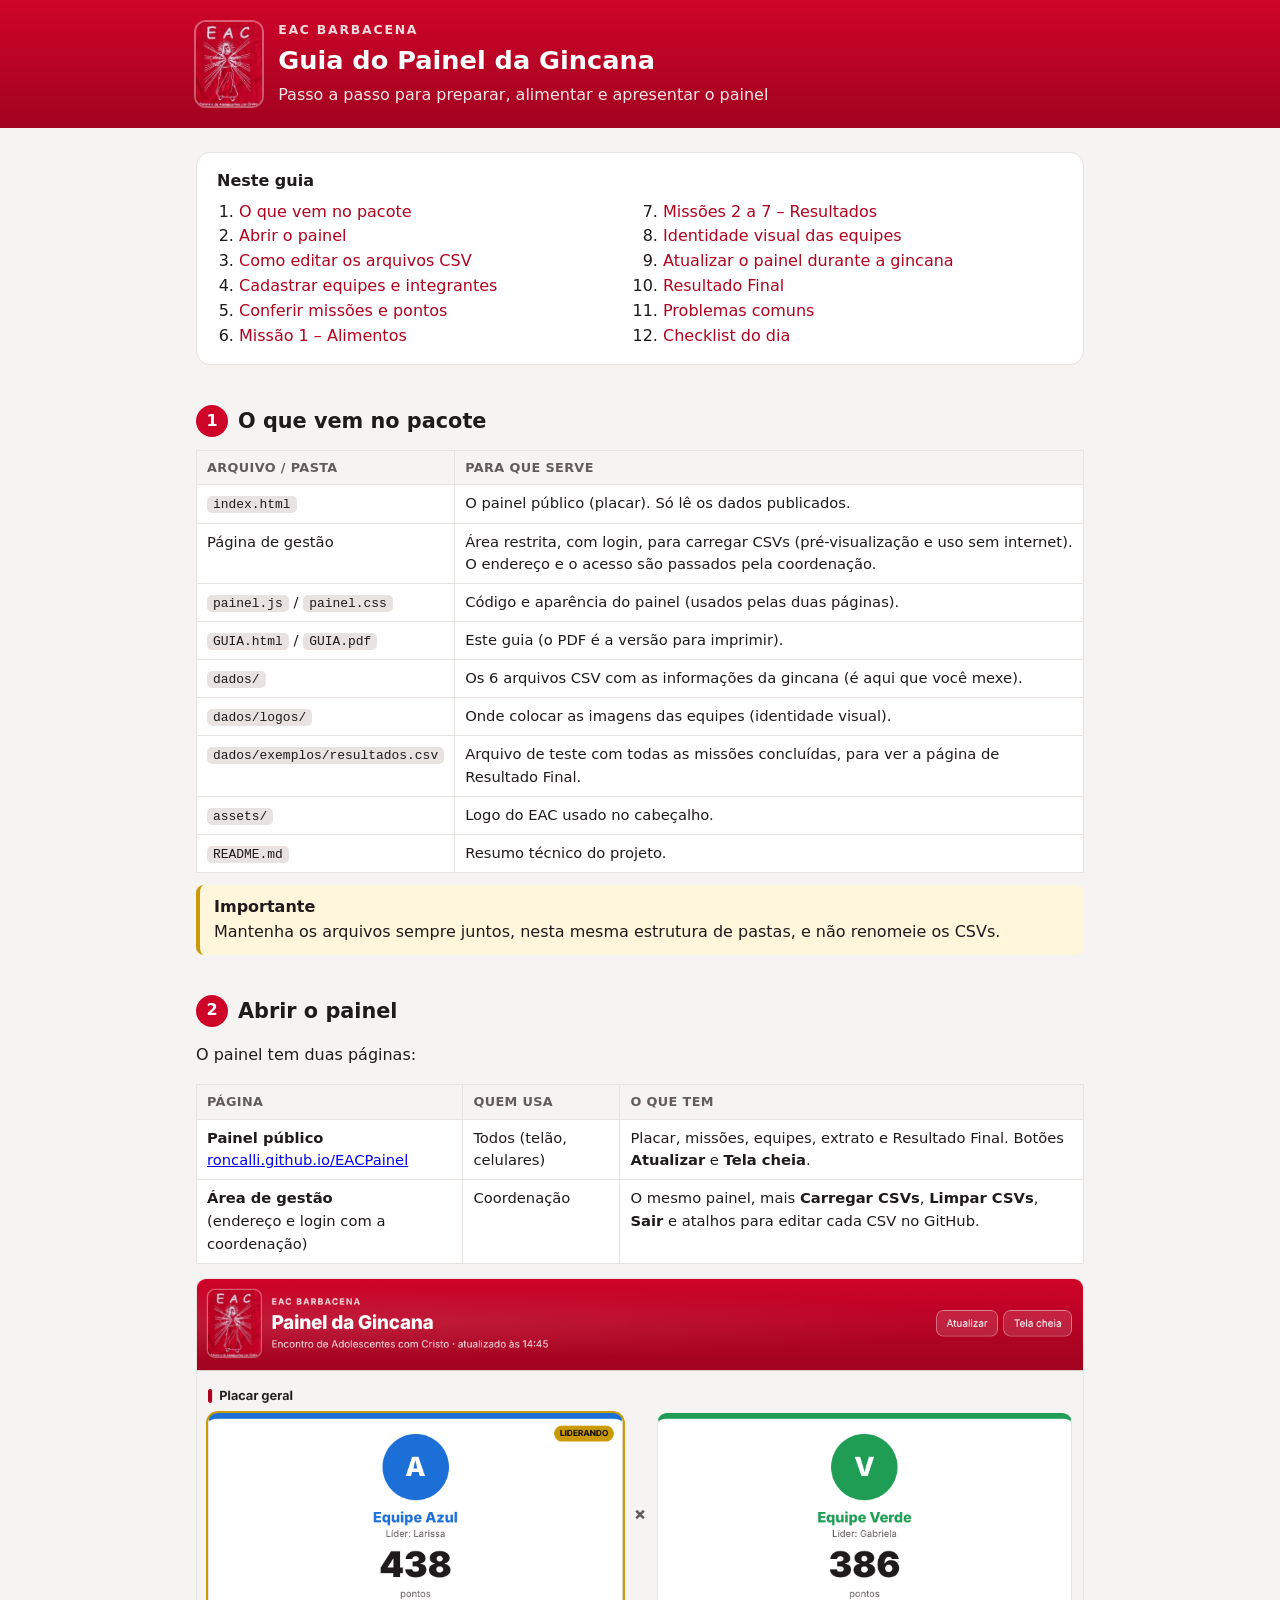
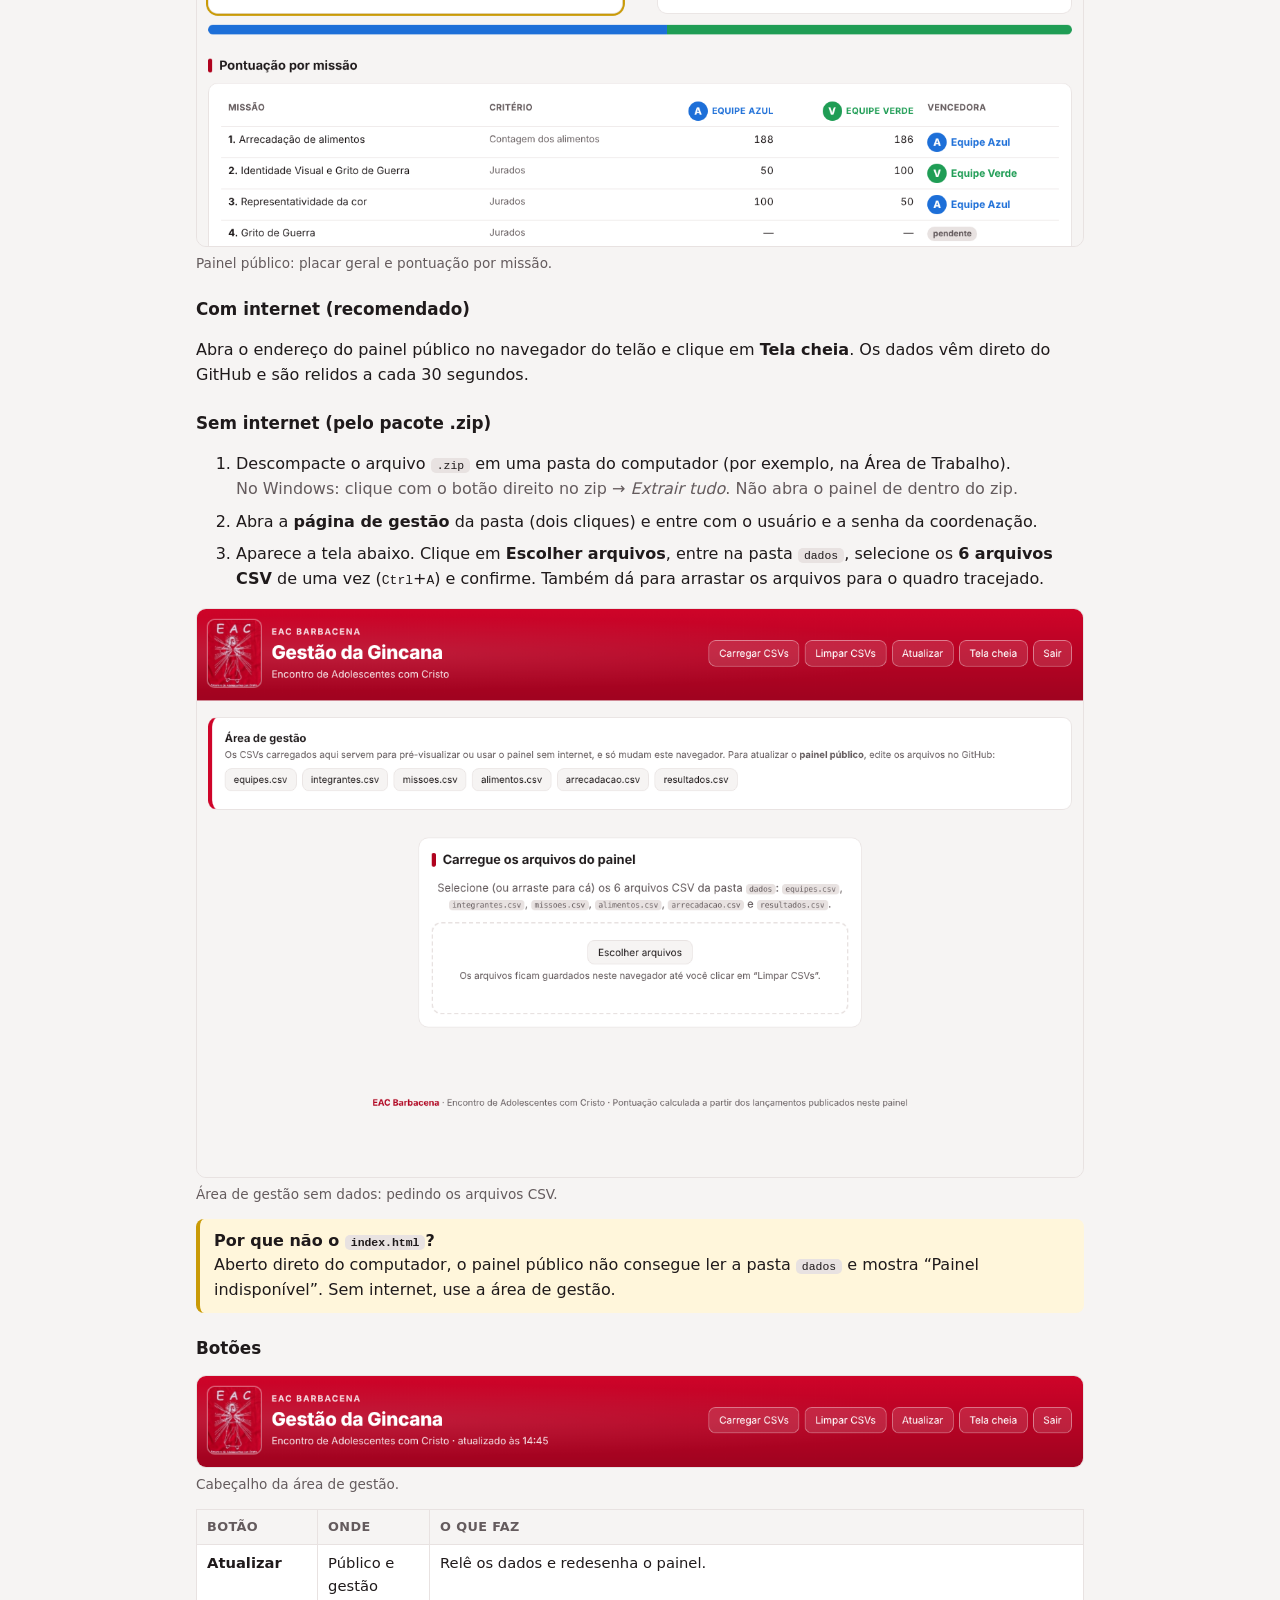
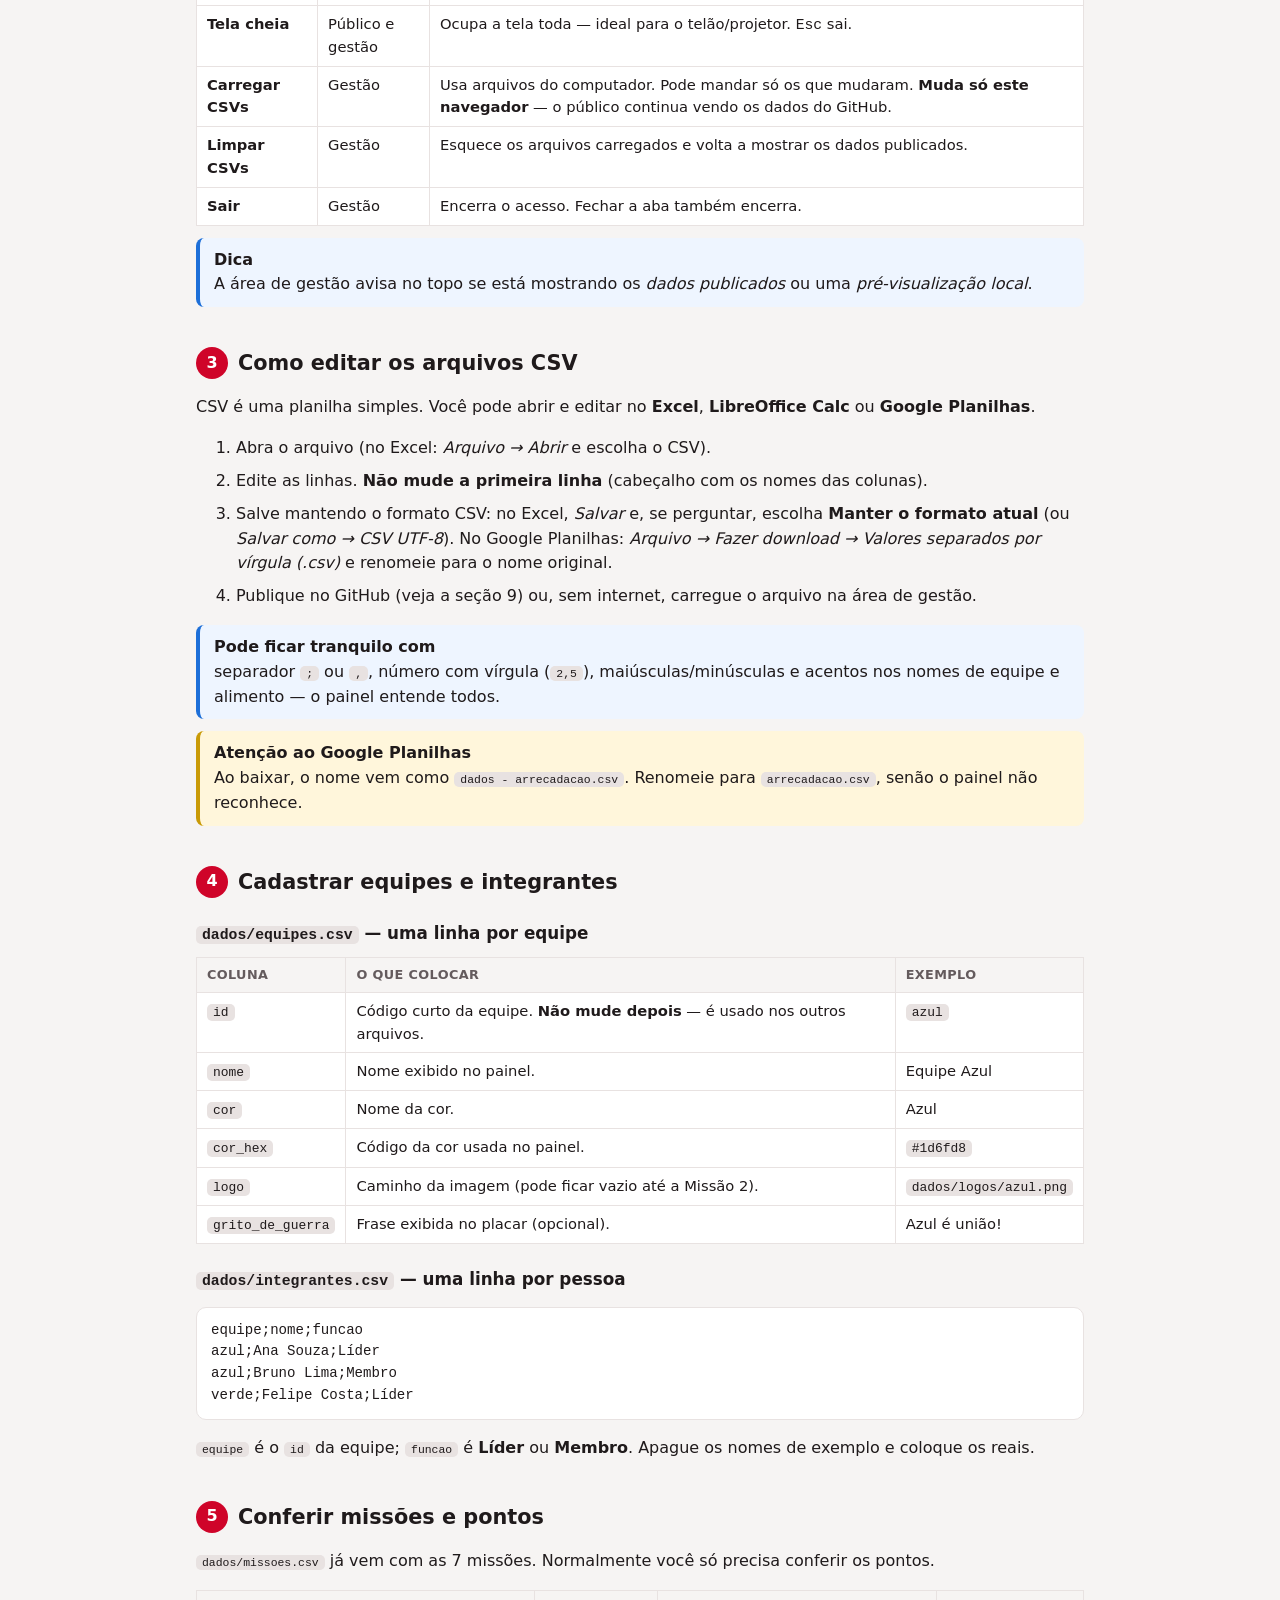
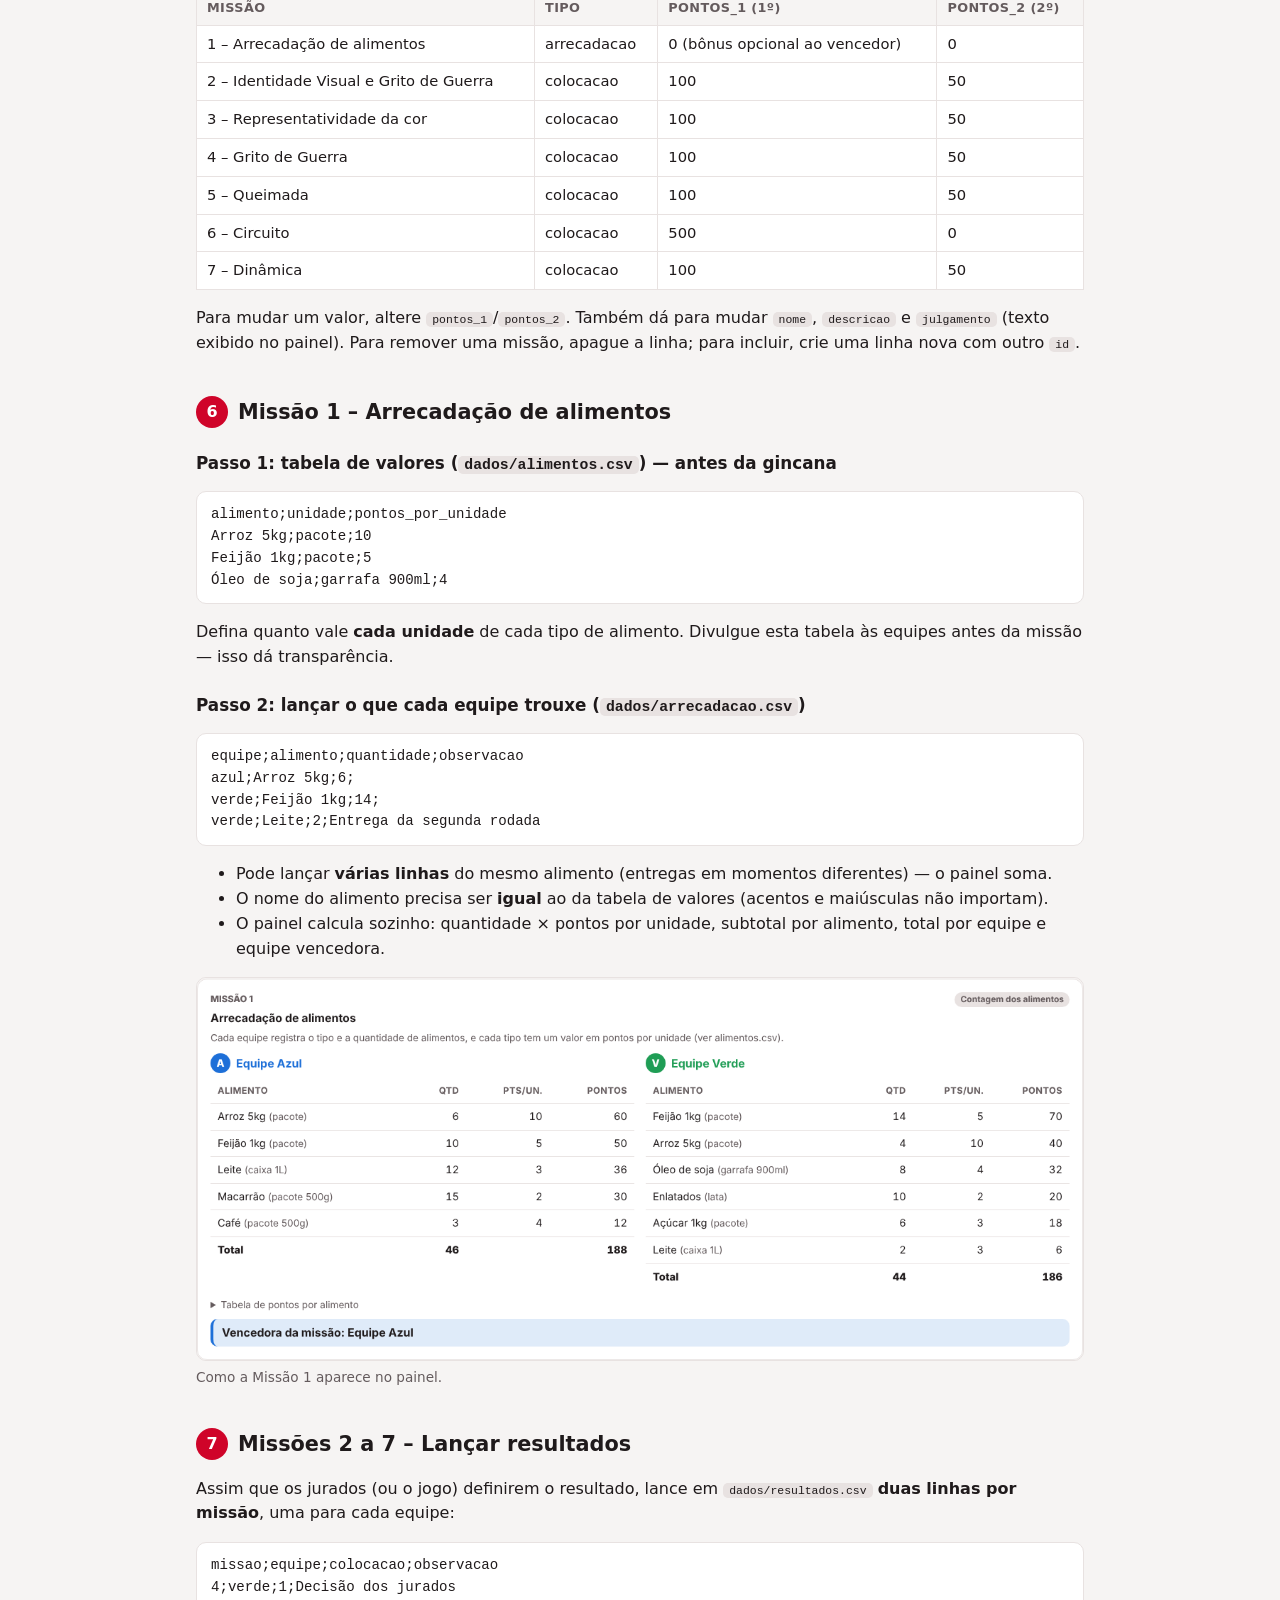
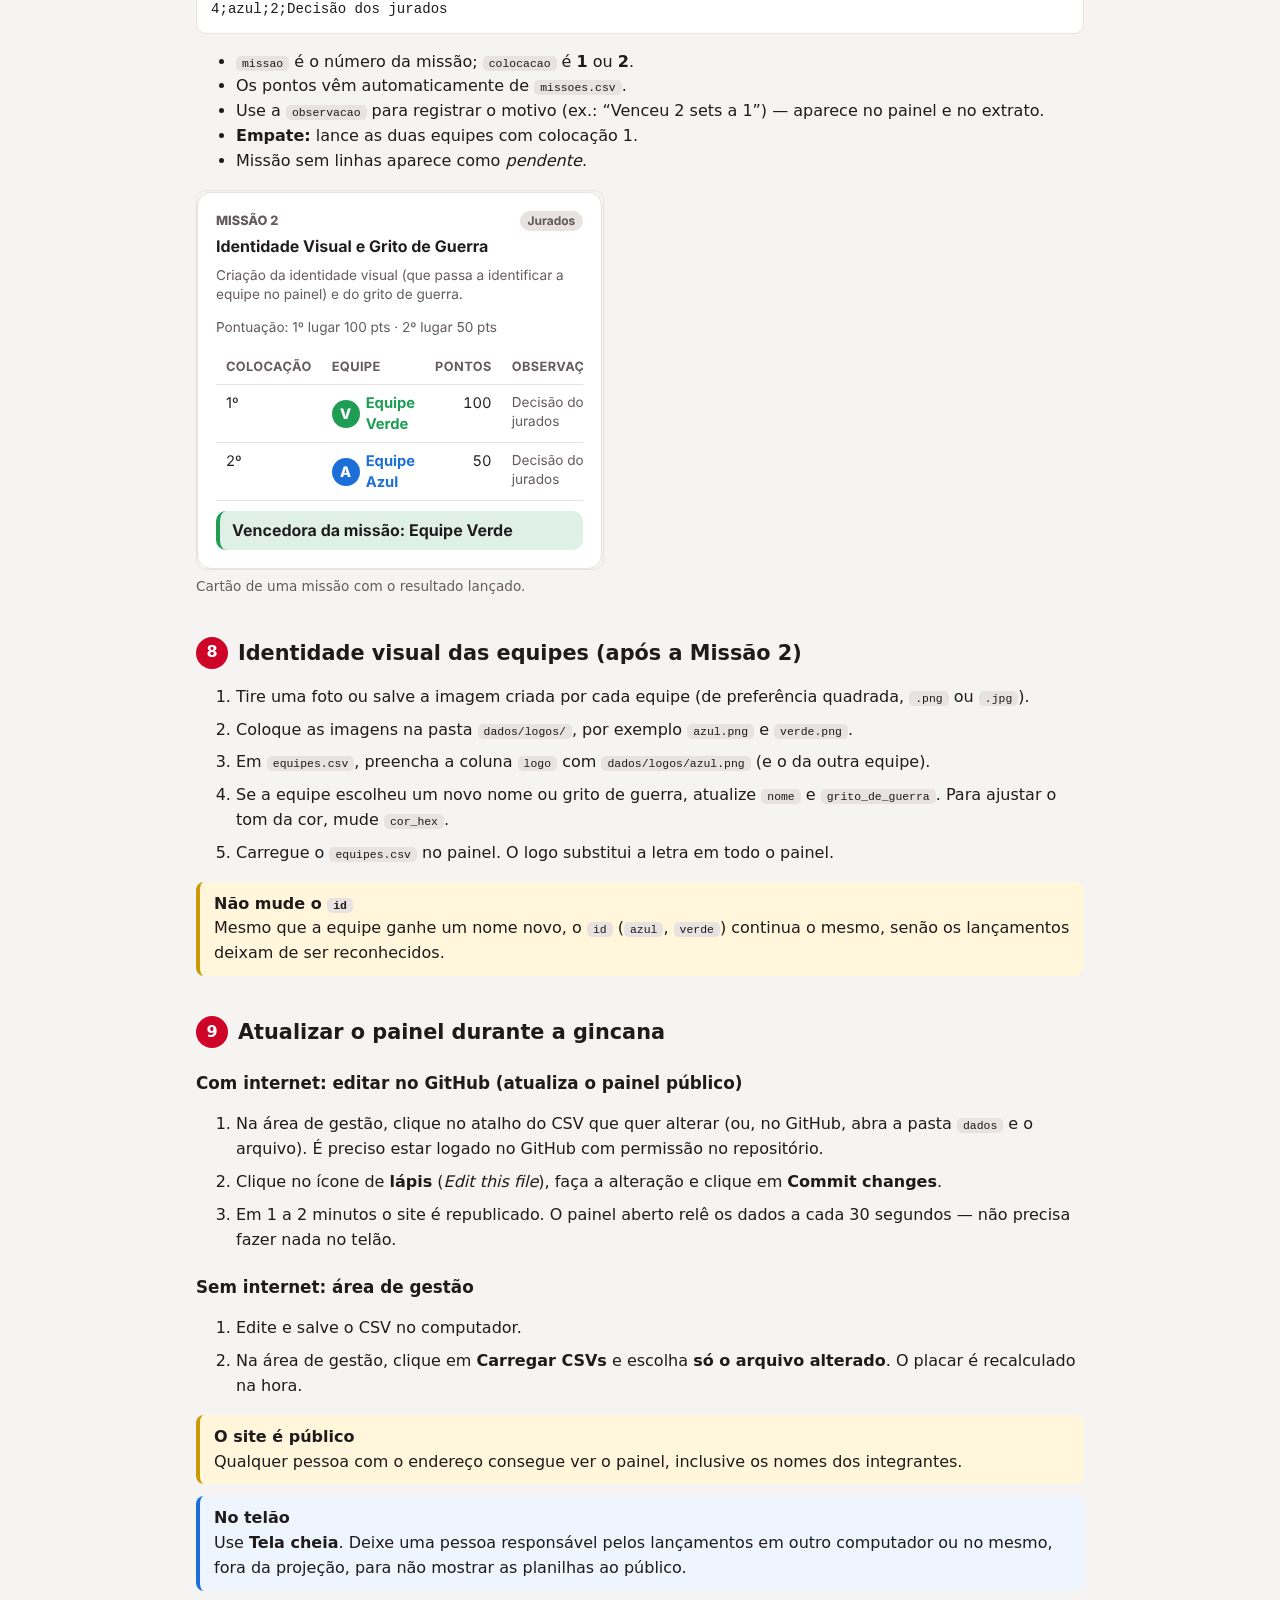
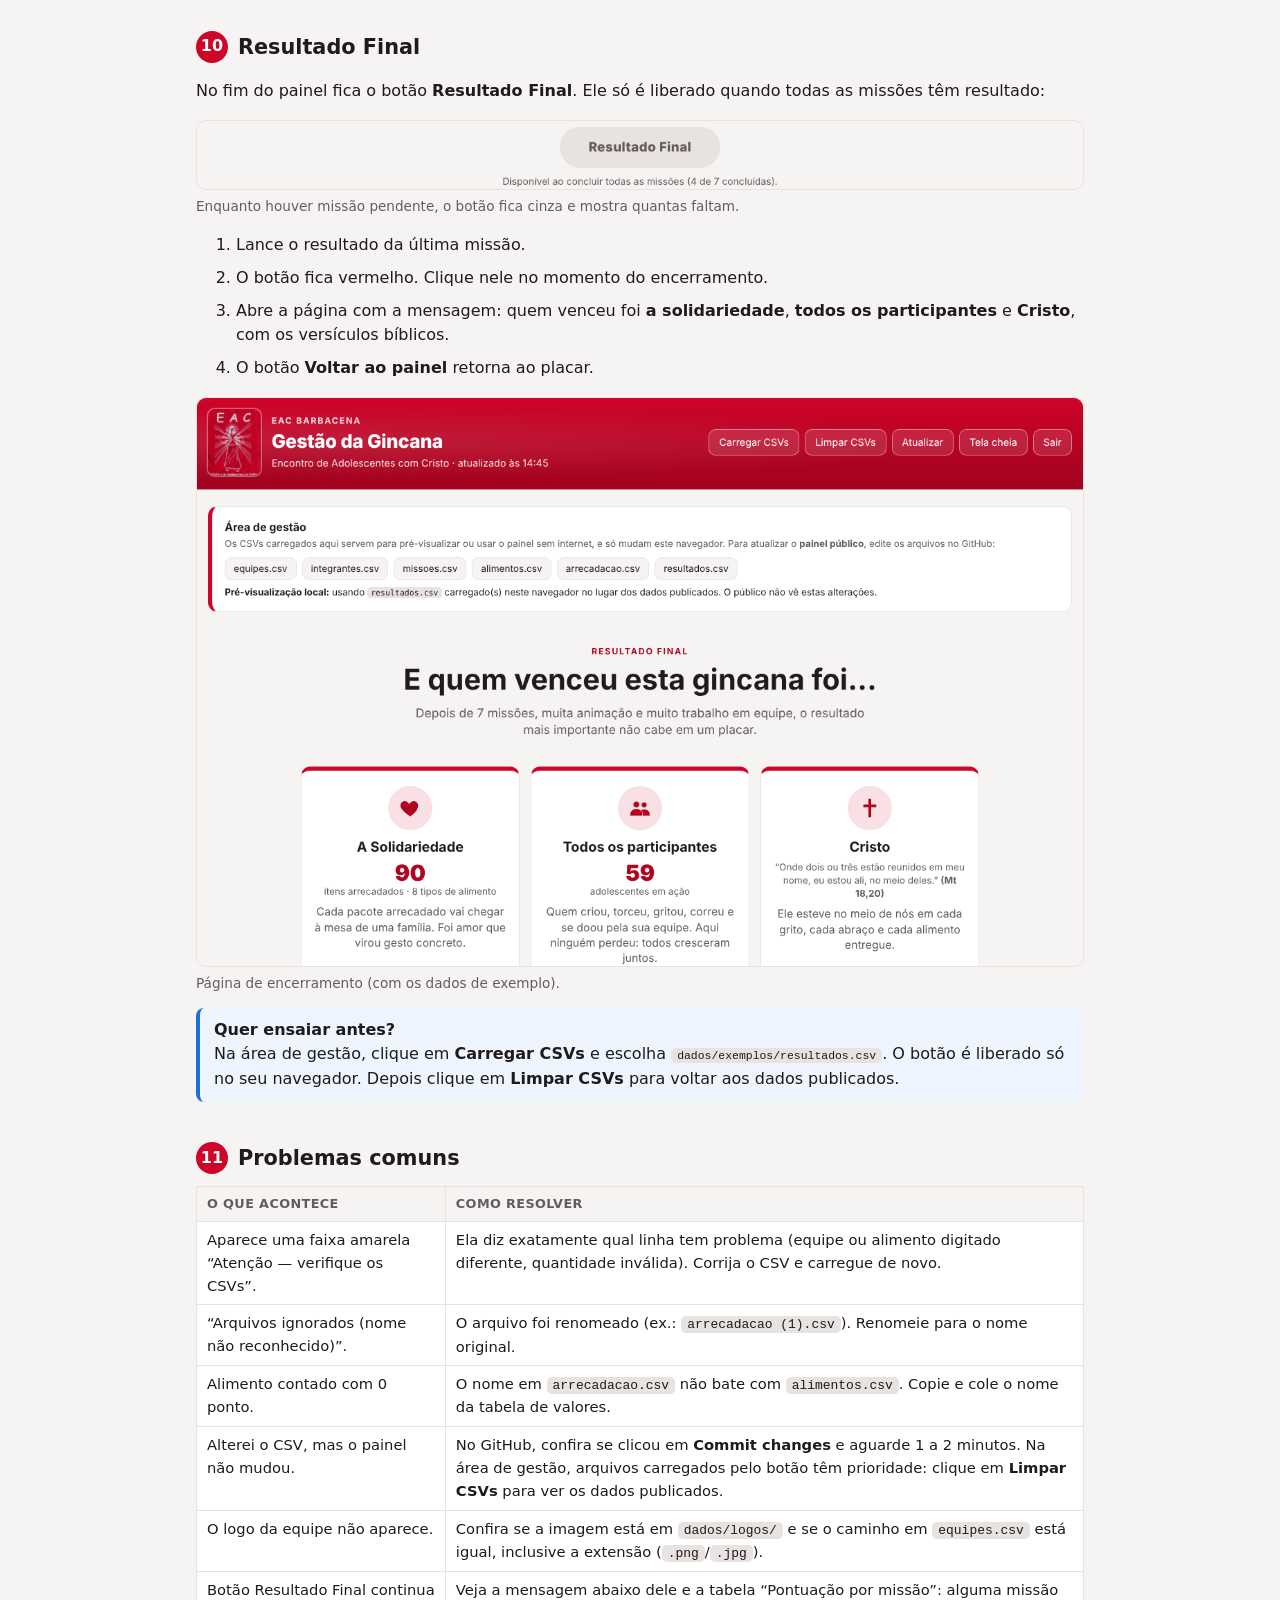
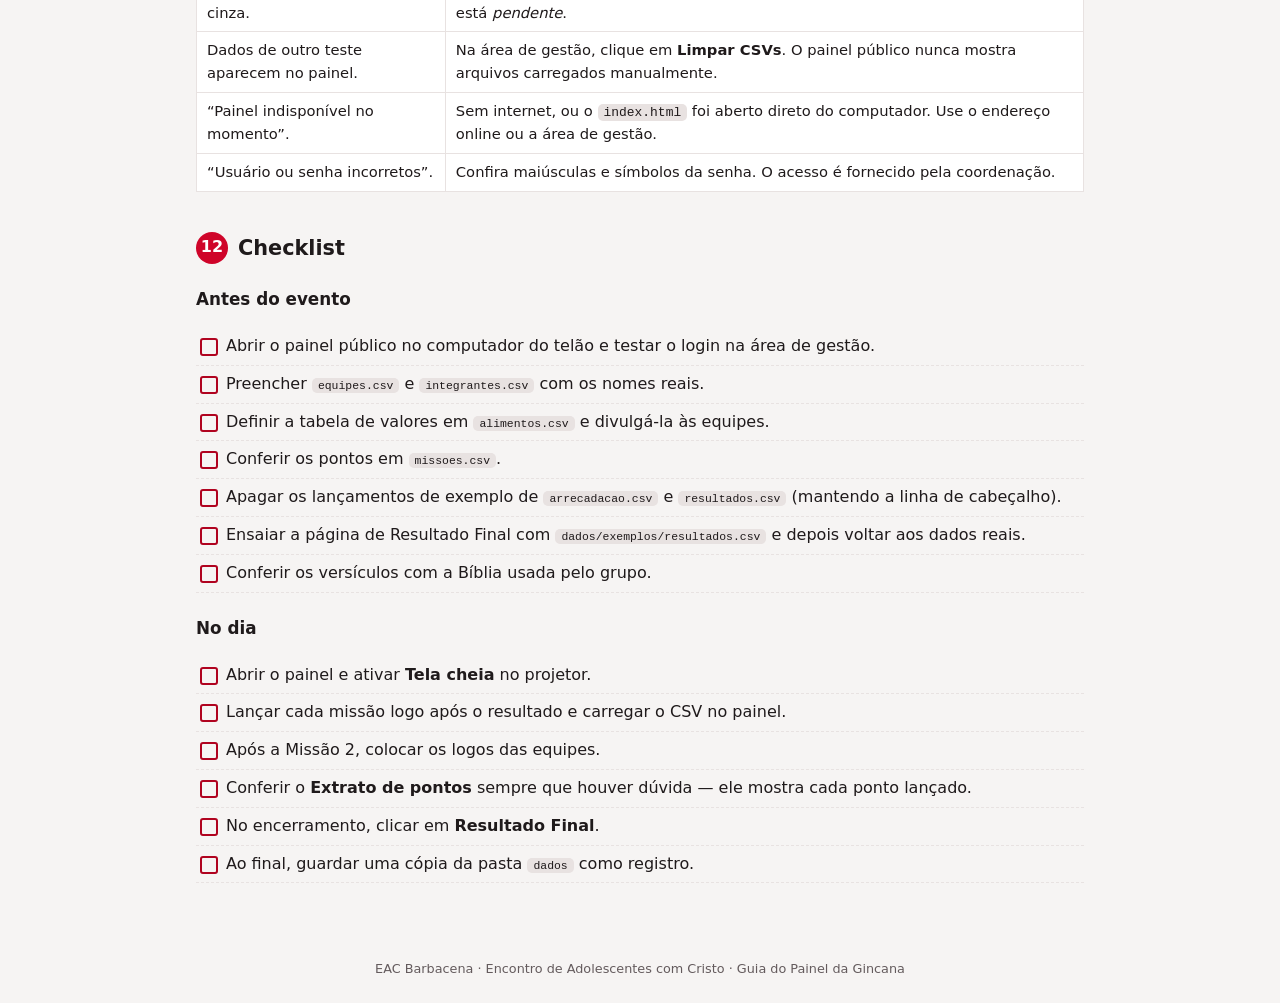
==== commit acbdc3bc: "Separa painel público e área de gestão com login - index.html: só o placar, lido sempre dos CSVs pub" ====
--- a/GUIA.html
+++ b/GUIA.html
@@ -106,7 +106,9 @@
   <div class="tabela"><table>
     <thead><tr><th>Arquivo / pasta</th><th>Para que serve</th></tr></thead>
     <tbody>
-      <tr><td><code>index.html</code></td><td>O painel. É só abrir no navegador.</td></tr>
+      <tr><td><code>index.html</code></td><td>O painel público (placar). Só lê os dados publicados.</td></tr>
+      <tr><td>Página de gestão</td><td>Área restrita, com login, para carregar CSVs (pré-visualização e uso sem internet). O endereço e o acesso são passados pela coordenação.</td></tr>
+      <tr><td><code>painel.js</code> / <code>painel.css</code></td><td>Código e aparência do painel (usados pelas duas páginas).</td></tr>
       <tr><td><code>GUIA.html</code> / <code>GUIA.pdf</code></td><td>Este guia (o PDF é a versão para imprimir).</td></tr>
       <tr><td><code>dados/</code></td><td>Os 6 arquivos CSV com as informações da gincana (é aqui que você mexe).</td></tr>
       <tr><td><code>dados/logos/</code></td><td>Onde colocar as imagens das equipes (identidade visual).</td></tr>
@@ -118,28 +120,42 @@
   <div class="atencao"><strong>Importante</strong>Mantenha os arquivos sempre juntos, nesta mesma estrutura de pastas, e não renomeie os CSVs.</div>
 
   <h2 id="abrir"><span class="n">2</span>Abrir o painel</h2>
+  <p>O painel tem duas páginas:</p>
+  <div class="tabela"><table>
+    <thead><tr><th>Página</th><th>Quem usa</th><th>O que tem</th></tr></thead>
+    <tbody>
+      <tr><td><strong>Painel público</strong><br><a href="https://roncalli.github.io/EACPainel/">roncalli.github.io/EACPainel</a></td><td>Todos (telão, celulares)</td><td>Placar, missões, equipes, extrato e Resultado Final. Botões <strong>Atualizar</strong> e <strong>Tela cheia</strong>.</td></tr>
+      <tr><td><strong>Área de gestão</strong><br>(endereço e login com a coordenação)</td><td>Coordenação</td><td>O mesmo painel, mais <strong>Carregar CSVs</strong>, <strong>Limpar CSVs</strong>, <strong>Sair</strong> e atalhos para editar cada CSV no GitHub.</td></tr>
+    </tbody>
+  </table></div>
+  <figure><img src="guia/img/01-painel.png" alt="Painel com placar"><figcaption>Painel público: placar geral e pontuação por missão.</figcaption></figure>
+
+  <h3>Com internet (recomendado)</h3>
+  <p>Abra o endereço do painel público no navegador do telão e clique em <strong>Tela cheia</strong>. Os dados vêm direto do GitHub e são relidos a cada 30 segundos.</p>
+
+  <h3>Sem internet (pelo pacote .zip)</h3>
   <ol class="passos">
     <li>Descompacte o arquivo <code>.zip</code> em uma pasta do computador (por exemplo, na Área de Trabalho).<br>
       <span class="muted">No Windows: clique com o botão direito no zip → <em>Extrair tudo</em>. Não abra o painel de dentro do zip.</span></li>
-    <li>Dê dois cliques em <code>index.html</code>. Ele abre no navegador (Chrome, Edge ou Firefox).</li>
-    <li>Na primeira vez aparece a tela abaixo. Clique em <strong>Escolher arquivos</strong>, entre na pasta <code>dados</code>, selecione os <strong>6 arquivos CSV</strong> de uma vez (<kbd>Ctrl</kbd>+<kbd>A</kbd>) e confirme. Também dá para arrastar os arquivos para o quadro tracejado.</li>
-  </ol>
-  <figure><img src="guia/img/00-carregar.png" alt="Tela pedindo os arquivos CSV"><figcaption>Tela inicial quando o painel ainda não tem dados.</figcaption></figure>
-  <p>Pronto: o painel aparece com o placar, o detalhamento das missões, as equipes e o extrato de pontos.</p>
-  <figure><img src="guia/img/01-painel.png" alt="Painel com placar"><figcaption>Topo do painel: placar geral e pontuação por missão.</figcaption></figure>
-
-  <h3>Botões do cabeçalho</h3>
-  <figure><img src="guia/img/02-botoes.png" alt="Cabeçalho com os botões"></figure>
-  <div class="tabela"><table>
-    <thead><tr><th>Botão</th><th>O que faz</th></tr></thead>
-    <tbody>
-      <tr><td><strong>Carregar CSVs</strong></td><td>Envia os arquivos atualizados para o painel. Pode mandar só os que mudaram.</td></tr>
-      <tr><td><strong>Atualizar</strong></td><td>Recalcula e redesenha o painel.</td></tr>
-      <tr><td><strong>Limpar CSVs</strong></td><td>Esquece os arquivos enviados pelo botão (volta à tela inicial, ou à pasta <code>dados</code> no modo servidor).</td></tr>
-      <tr><td><strong>Tela cheia</strong></td><td>Ocupa a tela toda — ideal para o telão/projetor. <kbd>Esc</kbd> sai.</td></tr>
-    </tbody>
-  </table></div>
-  <div class="dica"><strong>Dica</strong>O navegador lembra os últimos arquivos carregados. Se fechar e abrir de novo o <code>index.html</code>, os dados continuam lá.</div>
+    <li>Abra a <strong>página de gestão</strong> da pasta (dois cliques) e entre com o usuário e a senha da coordenação.</li>
+    <li>Aparece a tela abaixo. Clique em <strong>Escolher arquivos</strong>, entre na pasta <code>dados</code>, selecione os <strong>6 arquivos CSV</strong> de uma vez (<kbd>Ctrl</kbd>+<kbd>A</kbd>) e confirme. Também dá para arrastar os arquivos para o quadro tracejado.</li>
+  </ol>
+  <figure><img src="guia/img/00-carregar.png" alt="Tela pedindo os arquivos CSV"><figcaption>Área de gestão sem dados: pedindo os arquivos CSV.</figcaption></figure>
+  <div class="atencao"><strong>Por que não o <code>index.html</code>?</strong>Aberto direto do computador, o painel público não consegue ler a pasta <code>dados</code> e mostra “Painel indisponível”. Sem internet, use a área de gestão.</div>
+
+  <h3>Botões</h3>
+  <figure><img src="guia/img/02-botoes.png" alt="Cabeçalho com os botões"><figcaption>Cabeçalho da área de gestão.</figcaption></figure>
+  <div class="tabela"><table>
+    <thead><tr><th>Botão</th><th>Onde</th><th>O que faz</th></tr></thead>
+    <tbody>
+      <tr><td><strong>Atualizar</strong></td><td>Público e gestão</td><td>Relê os dados e redesenha o painel.</td></tr>
+      <tr><td><strong>Tela cheia</strong></td><td>Público e gestão</td><td>Ocupa a tela toda — ideal para o telão/projetor. <kbd>Esc</kbd> sai.</td></tr>
+      <tr><td><strong>Carregar CSVs</strong></td><td>Gestão</td><td>Usa arquivos do computador. Pode mandar só os que mudaram. <strong>Muda só este navegador</strong> — o público continua vendo os dados do GitHub.</td></tr>
+      <tr><td><strong>Limpar CSVs</strong></td><td>Gestão</td><td>Esquece os arquivos carregados e volta a mostrar os dados publicados.</td></tr>
+      <tr><td><strong>Sair</strong></td><td>Gestão</td><td>Encerra o acesso. Fechar a aba também encerra.</td></tr>
+    </tbody>
+  </table></div>
+  <div class="dica"><strong>Dica</strong>A área de gestão avisa no topo se está mostrando os <em>dados publicados</em> ou uma <em>pré-visualização local</em>.</div>
 
   <h2 id="planilhas"><span class="n">3</span>Como editar os arquivos CSV</h2>
   <p>CSV é uma planilha simples. Você pode abrir e editar no <strong>Excel</strong>, <strong>LibreOffice Calc</strong> ou <strong>Google Planilhas</strong>.</p>
@@ -148,7 +164,7 @@
     <li>Edite as linhas. <strong>Não mude a primeira linha</strong> (cabeçalho com os nomes das colunas).</li>
     <li>Salve mantendo o formato CSV: no Excel, <em>Salvar</em> e, se perguntar, escolha <strong>Manter o formato atual</strong>
       (ou <em>Salvar como → CSV UTF-8</em>). No Google Planilhas: <em>Arquivo → Fazer download → Valores separados por vírgula (.csv)</em> e renomeie para o nome original.</li>
-    <li>Carregue o arquivo no painel pelo botão <strong>Carregar CSVs</strong>.</li>
+    <li>Publique no GitHub (veja a seção 9) ou, sem internet, carregue o arquivo na área de gestão.</li>
   </ol>
   <div class="dica"><strong>Pode ficar tranquilo com</strong>
     separador <code>;</code> ou <code>,</code>, número com vírgula (<code>2,5</code>), maiúsculas/minúsculas e acentos nos nomes de equipe e alimento — o painel entende todos.</div>
@@ -235,27 +251,16 @@
   <div class="atencao"><strong>Não mude o <code>id</code></strong>Mesmo que a equipe ganhe um nome novo, o <code>id</code> (<code>azul</code>, <code>verde</code>) continua o mesmo, senão os lançamentos deixam de ser reconhecidos.</div>
 
   <h2 id="atualizar"><span class="n">9</span>Atualizar o painel durante a gincana</h2>
-  <h3>Modo simples (recomendado)</h3>
-  <ol class="passos">
-    <li>Edite e salve o CSV.</li>
-    <li>No painel, clique em <strong>Carregar CSVs</strong> e escolha <strong>só o arquivo alterado</strong>.</li>
-    <li>O placar é recalculado na hora.</li>
-  </ol>
-  <h3>Modo automático (opcional, para quem tem Python instalado)</h3>
-  <p>O painel relê a pasta <code>dados</code> a cada 30 segundos — basta salvar o CSV.</p>
-  <ol class="passos">
-    <li>Abra o terminal (Windows: <em>Prompt de Comando</em>) na pasta do painel.</li>
-    <li>Rode o comando abaixo e deixe a janela aberta:
-      <pre>python -m http.server 8000</pre></li>
-    <li>No navegador, acesse <code>http://localhost:8000</code>.</li>
-    <li>Se antes você carregou arquivos pelo botão, clique em <strong>Limpar CSVs</strong> para o painel passar a ler a pasta.</li>
-  </ol>
-  <h3>Modo online (GitHub Pages)</h3>
-  <p>O painel também está publicado em <a href="https://roncalli.github.io/EACPainel/">roncalli.github.io/EACPainel</a> e pode ser aberto de qualquer computador ou celular.</p>
-  <ol class="passos">
-    <li>No GitHub, abra o repositório, entre na pasta <code>dados</code> e clique no CSV que quer alterar.</li>
+  <h3>Com internet: editar no GitHub (atualiza o painel público)</h3>
+  <ol class="passos">
+    <li>Na área de gestão, clique no atalho do CSV que quer alterar (ou, no GitHub, abra a pasta <code>dados</code> e o arquivo). É preciso estar logado no GitHub com permissão no repositório.</li>
     <li>Clique no ícone de <strong>lápis</strong> (<em>Edit this file</em>), faça a alteração e clique em <strong>Commit changes</strong>.</li>
     <li>Em 1 a 2 minutos o site é republicado. O painel aberto relê os dados a cada 30 segundos — não precisa fazer nada no telão.</li>
+  </ol>
+  <h3>Sem internet: área de gestão</h3>
+  <ol class="passos">
+    <li>Edite e salve o CSV no computador.</li>
+    <li>Na área de gestão, clique em <strong>Carregar CSVs</strong> e escolha <strong>só o arquivo alterado</strong>. O placar é recalculado na hora.</li>
   </ol>
   <div class="atencao"><strong>O site é público</strong>Qualquer pessoa com o endereço consegue ver o painel, inclusive os nomes dos integrantes.</div>
   <div class="dica"><strong>No telão</strong>Use <strong>Tela cheia</strong>. Deixe uma pessoa responsável pelos lançamentos em outro computador ou no mesmo, fora da projeção, para não mostrar as planilhas ao público.</div>
@@ -270,7 +275,7 @@
     <li>O botão <strong>Voltar ao painel</strong> retorna ao placar.</li>
   </ol>
   <figure><img src="guia/img/06-final.png" alt="Página de resultado final"><figcaption>Página de encerramento (com os dados de exemplo).</figcaption></figure>
-  <div class="dica"><strong>Quer ensaiar antes?</strong>Clique em <strong>Carregar CSVs</strong> e escolha <code>dados/exemplos/resultados.csv</code>. O botão é liberado. Depois carregue de novo o seu <code>dados/resultados.csv</code> (ou clique em <strong>Limpar CSVs</strong> e carregue todos).</div>
+  <div class="dica"><strong>Quer ensaiar antes?</strong>Na área de gestão, clique em <strong>Carregar CSVs</strong> e escolha <code>dados/exemplos/resultados.csv</code>. O botão é liberado só no seu navegador. Depois clique em <strong>Limpar CSVs</strong> para voltar aos dados publicados.</div>
 
   <h2 id="problemas"><span class="n">11</span>Problemas comuns</h2>
   <div class="tabela"><table>
@@ -279,17 +284,19 @@
       <tr><td>Aparece uma faixa amarela “Atenção — verifique os CSVs”.</td><td>Ela diz exatamente qual linha tem problema (equipe ou alimento digitado diferente, quantidade inválida). Corrija o CSV e carregue de novo.</td></tr>
       <tr><td>“Arquivos ignorados (nome não reconhecido)”.</td><td>O arquivo foi renomeado (ex.: <code>arrecadacao (1).csv</code>). Renomeie para o nome original.</td></tr>
       <tr><td>Alimento contado com 0 ponto.</td><td>O nome em <code>arrecadacao.csv</code> não bate com <code>alimentos.csv</code>. Copie e cole o nome da tabela de valores.</td></tr>
-      <tr><td>Alterei o CSV, mas o painel não mudou.</td><td>No modo simples, é preciso carregar o arquivo de novo pelo botão. No modo automático, clique em <strong>Limpar CSVs</strong> (arquivos carregados pelo botão têm prioridade sobre a pasta).</td></tr>
+      <tr><td>Alterei o CSV, mas o painel não mudou.</td><td>No GitHub, confira se clicou em <strong>Commit changes</strong> e aguarde 1 a 2 minutos. Na área de gestão, arquivos carregados pelo botão têm prioridade: clique em <strong>Limpar CSVs</strong> para ver os dados publicados.</td></tr>
       <tr><td>O logo da equipe não aparece.</td><td>Confira se a imagem está em <code>dados/logos/</code> e se o caminho em <code>equipes.csv</code> está igual, inclusive a extensão (<code>.png</code>/<code>.jpg</code>).</td></tr>
       <tr><td>Botão Resultado Final continua cinza.</td><td>Veja a mensagem abaixo dele e a tabela “Pontuação por missão”: alguma missão está <em>pendente</em>.</td></tr>
-      <tr><td>Dados de outro teste aparecem no painel.</td><td>Clique em <strong>Limpar CSVs</strong> e carregue os arquivos corretos.</td></tr>
+      <tr><td>Dados de outro teste aparecem no painel.</td><td>Na área de gestão, clique em <strong>Limpar CSVs</strong>. O painel público nunca mostra arquivos carregados manualmente.</td></tr>
+      <tr><td>“Painel indisponível no momento”.</td><td>Sem internet, ou o <code>index.html</code> foi aberto direto do computador. Use o endereço online ou a área de gestão.</td></tr>
+      <tr><td>“Usuário ou senha incorretos”.</td><td>Confira maiúsculas e símbolos da senha. O acesso é fornecido pela coordenação.</td></tr>
     </tbody>
   </table></div>
 
   <h2 id="checklist"><span class="n">12</span>Checklist</h2>
   <h3>Antes do evento</h3>
   <ul class="check">
-    <li>Descompactar o pacote no computador do telão e testar o <code>index.html</code>.</li>
+    <li>Abrir o painel público no computador do telão e testar o login na área de gestão.</li>
     <li>Preencher <code>equipes.csv</code> e <code>integrantes.csv</code> com os nomes reais.</li>
     <li>Definir a tabela de valores em <code>alimentos.csv</code> e divulgá-la às equipes.</li>
     <li>Conferir os pontos em <code>missoes.csv</code>.</li>
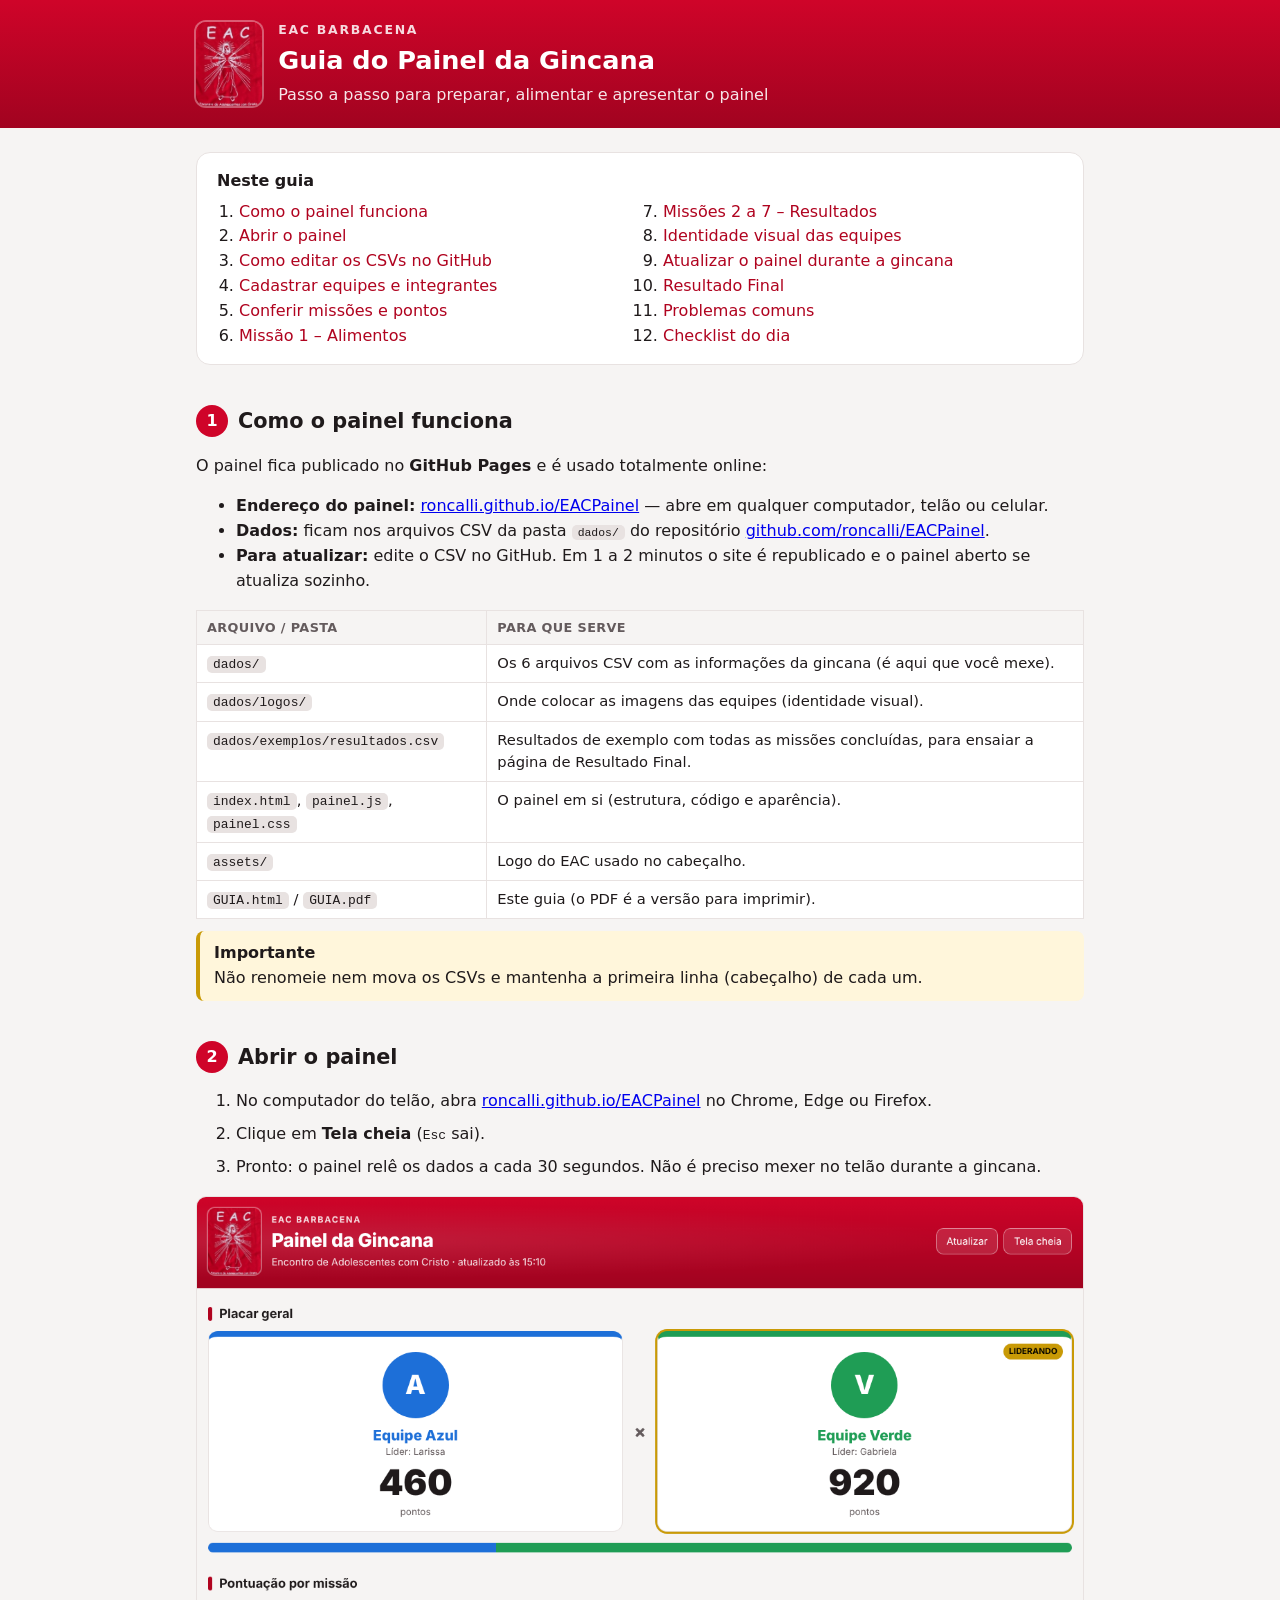
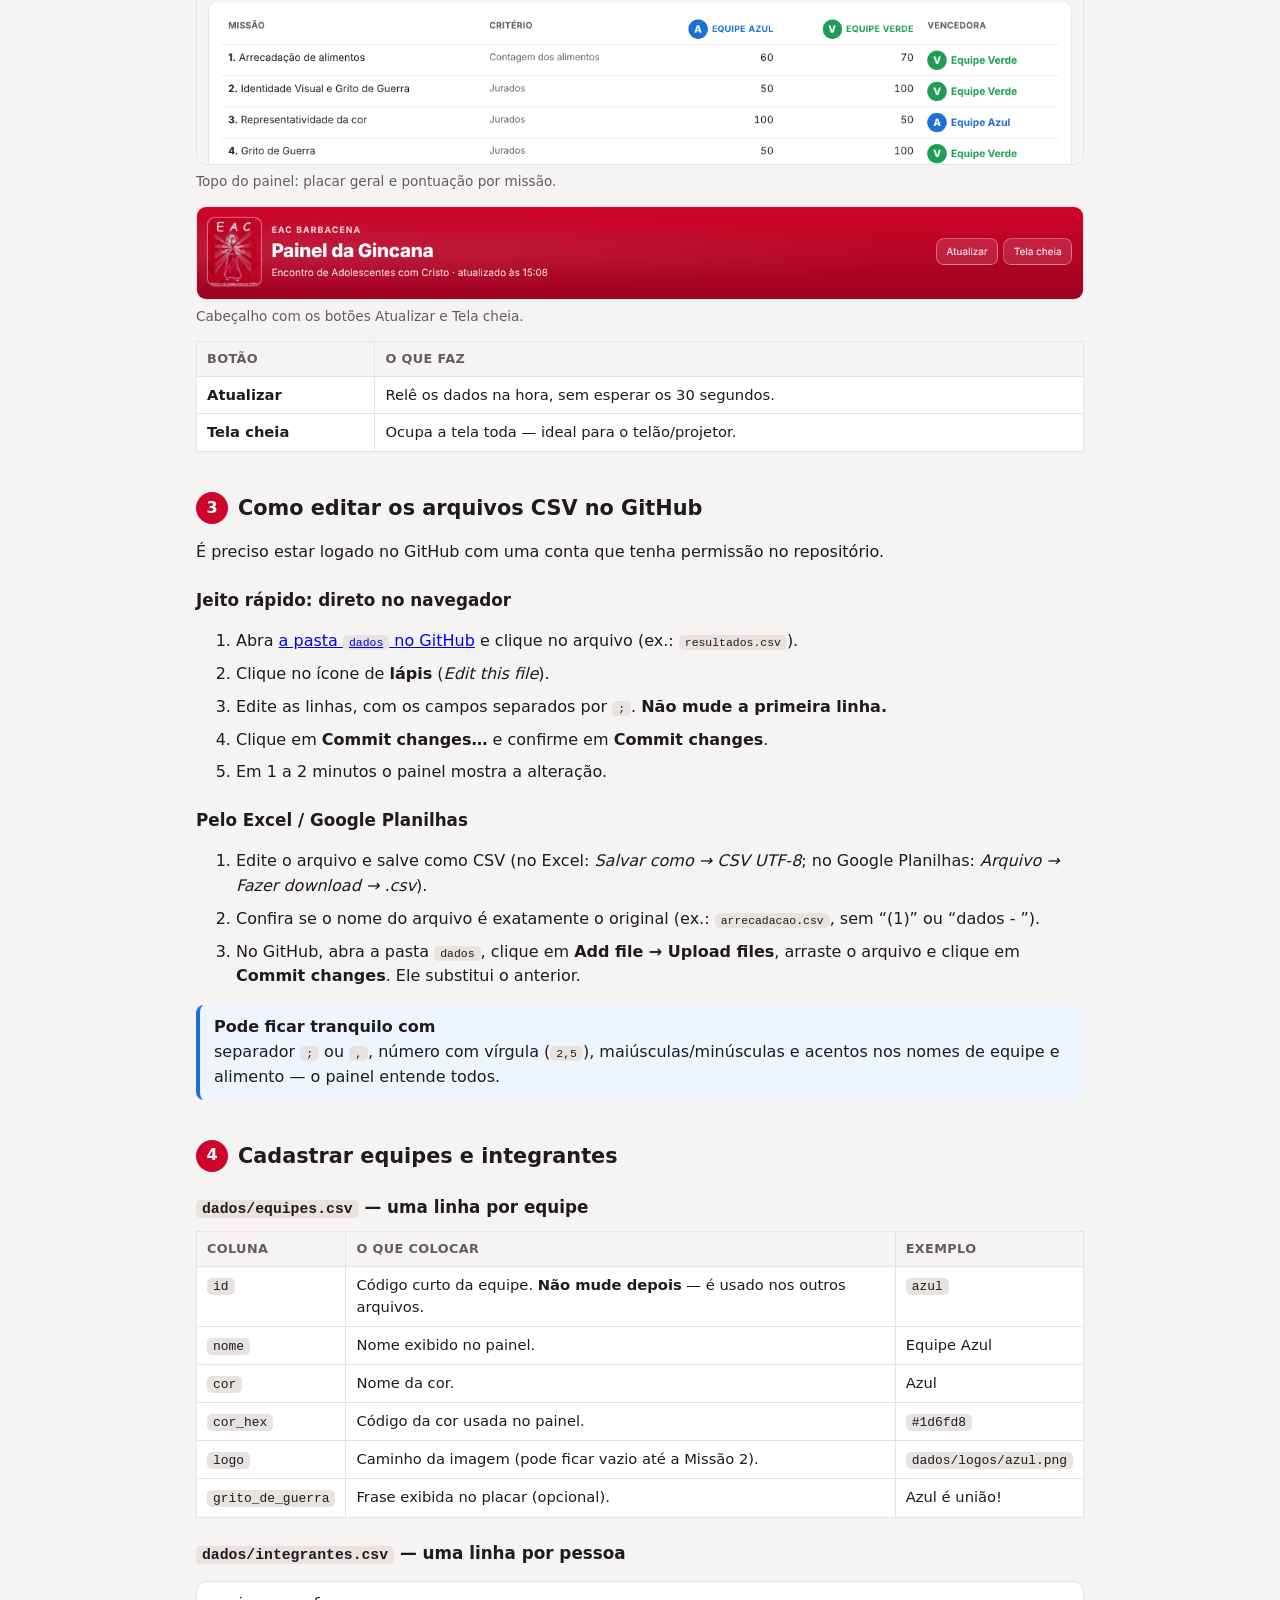
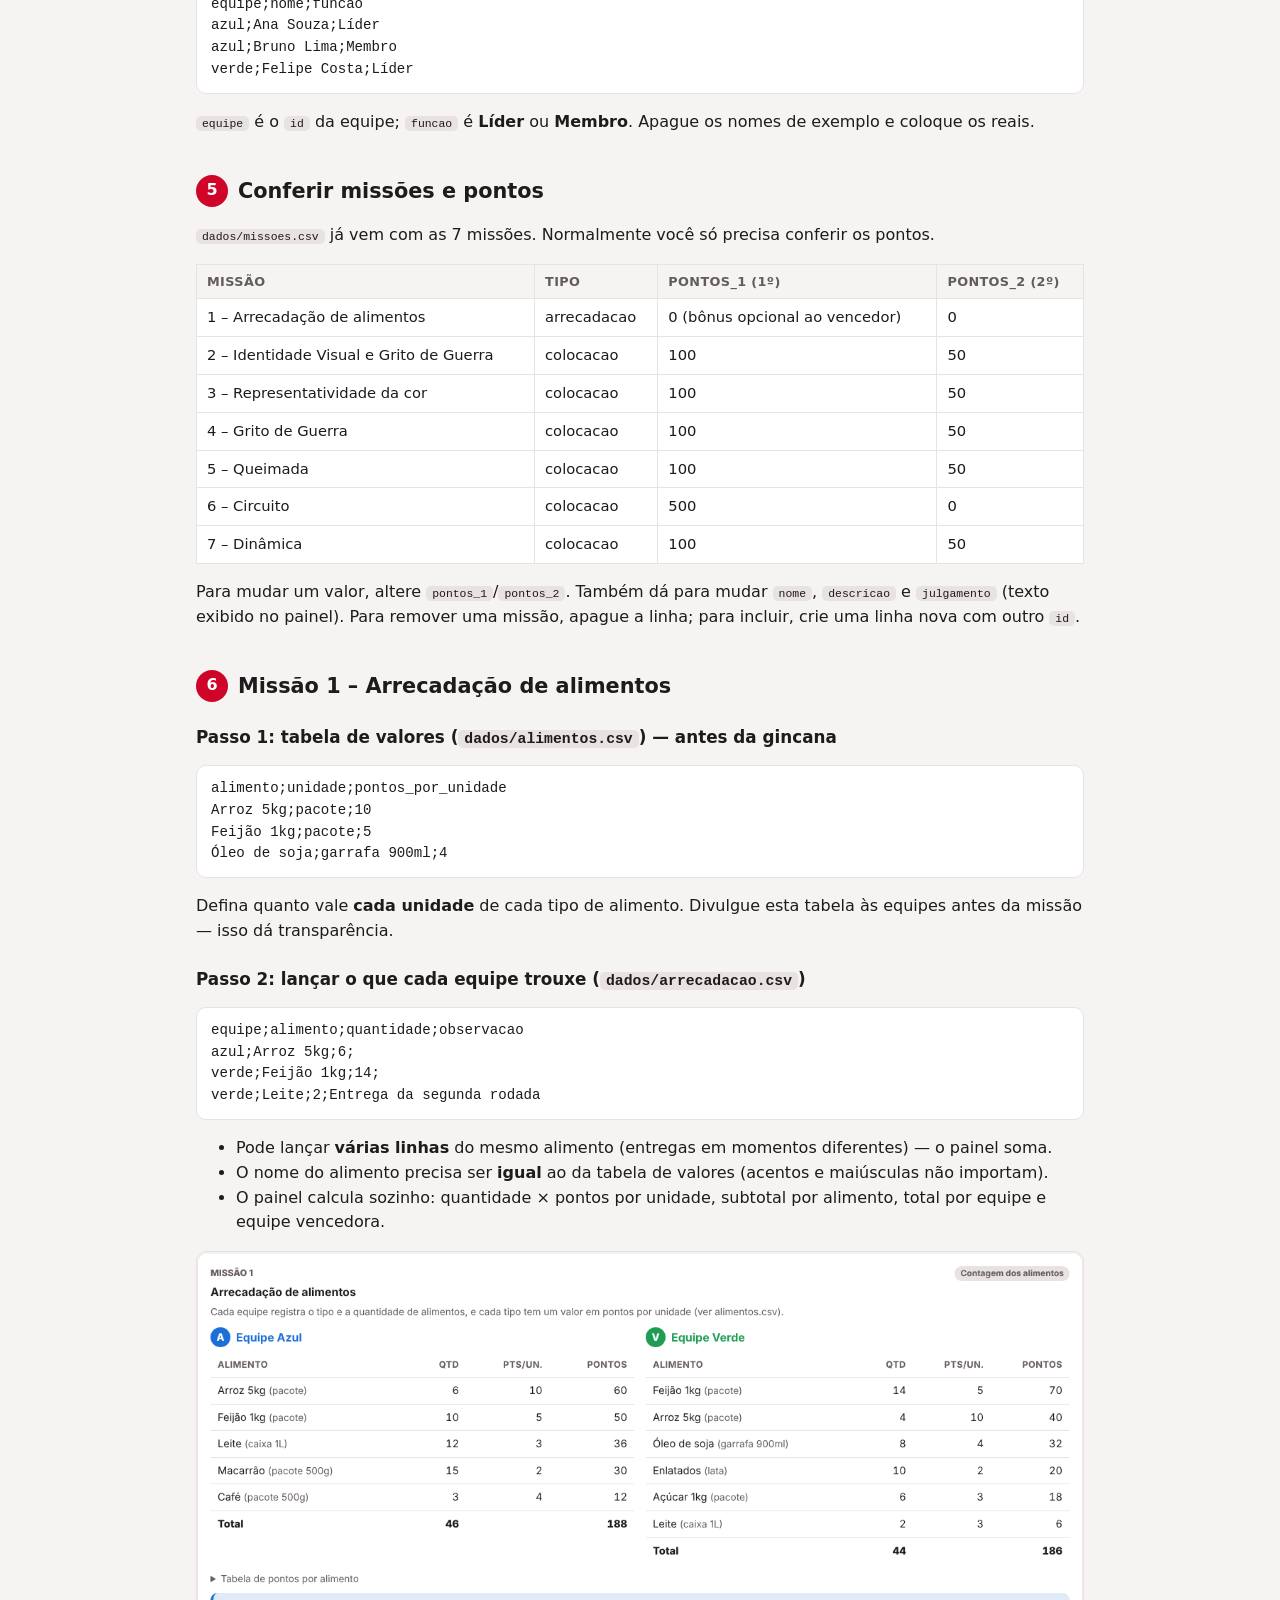
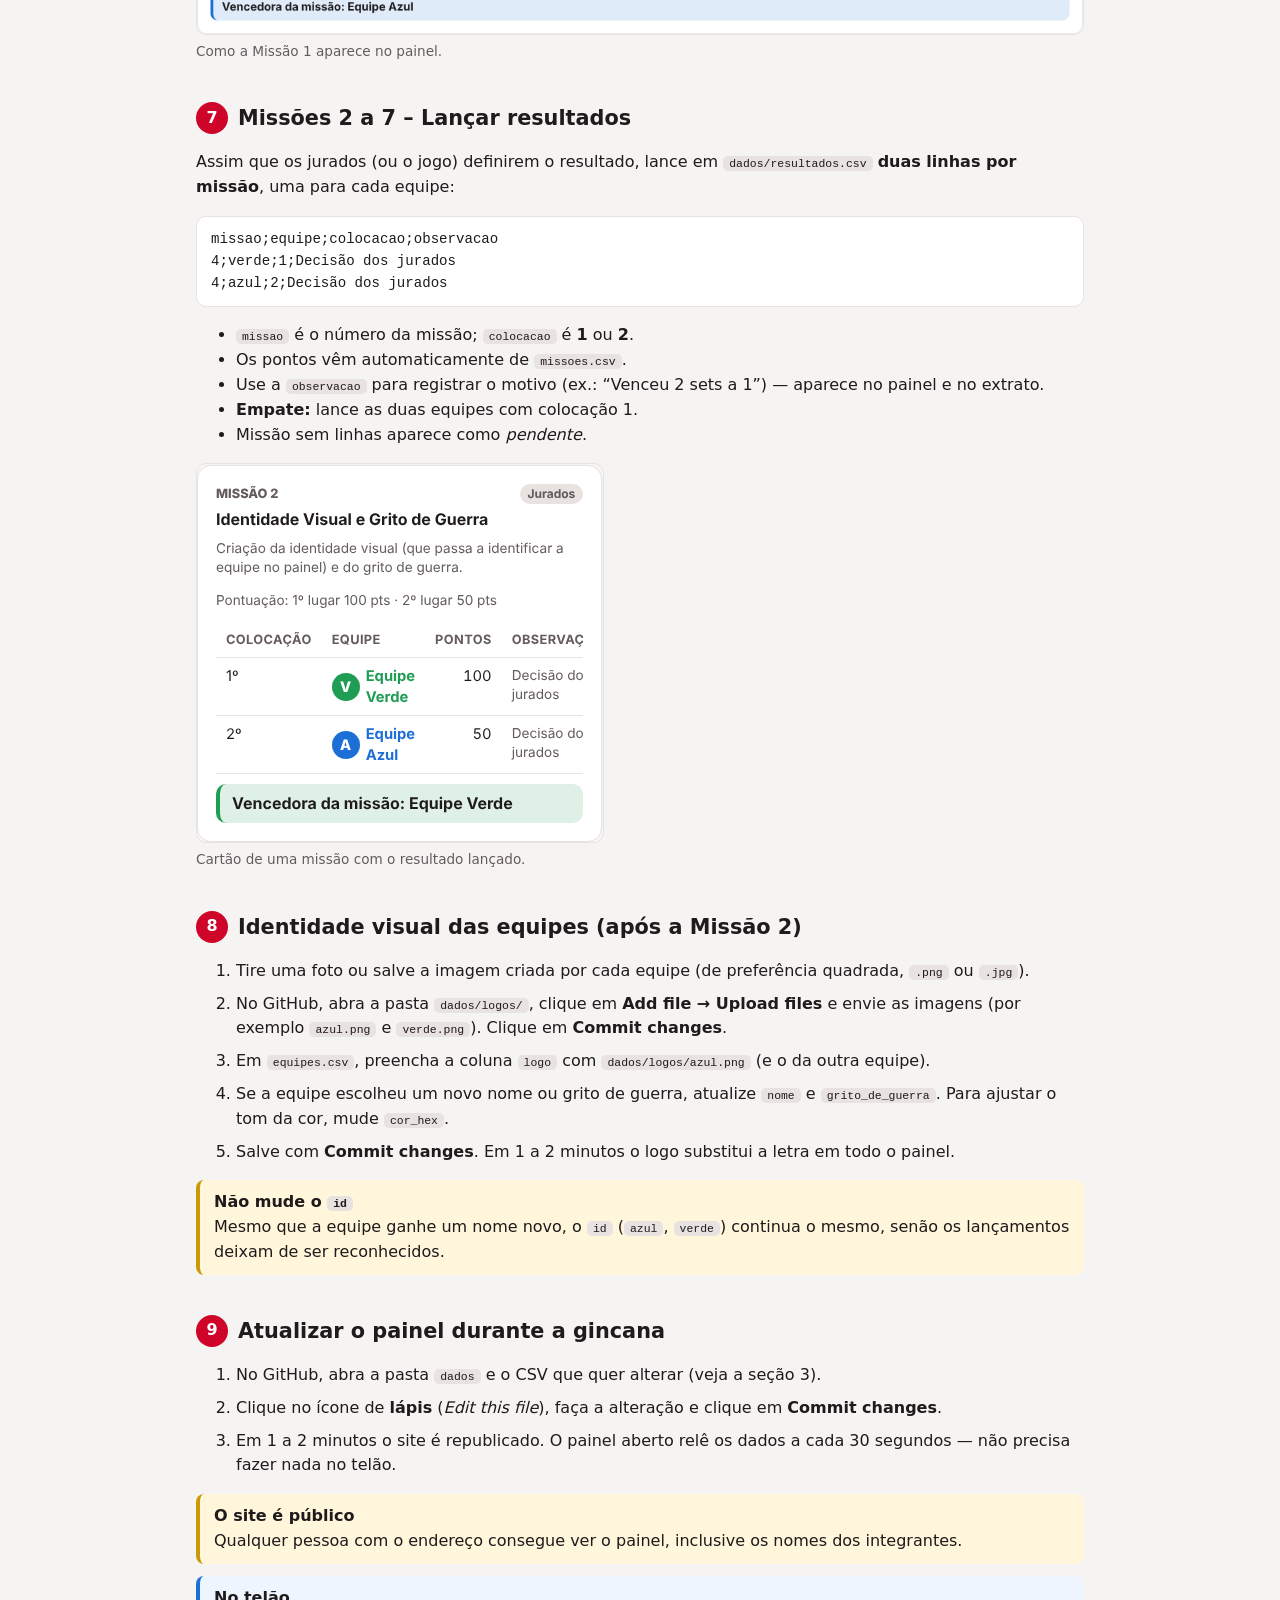
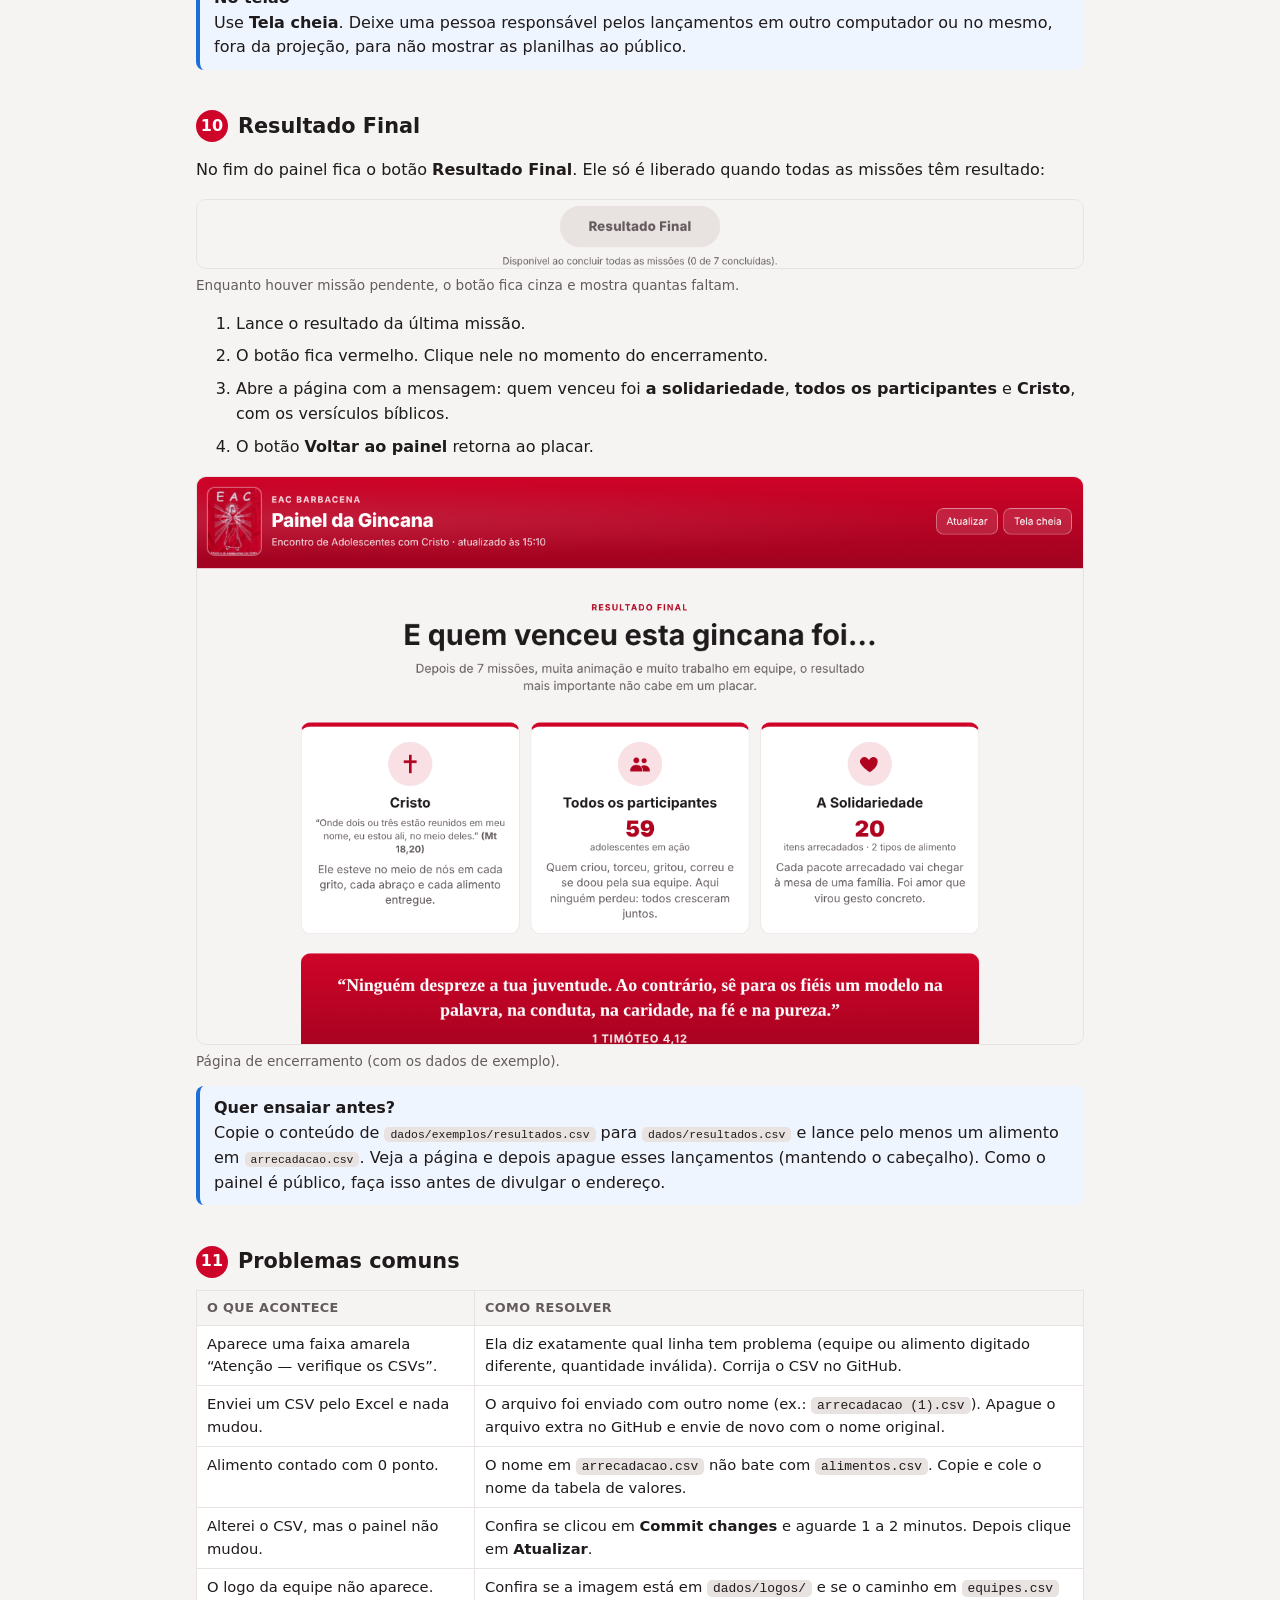
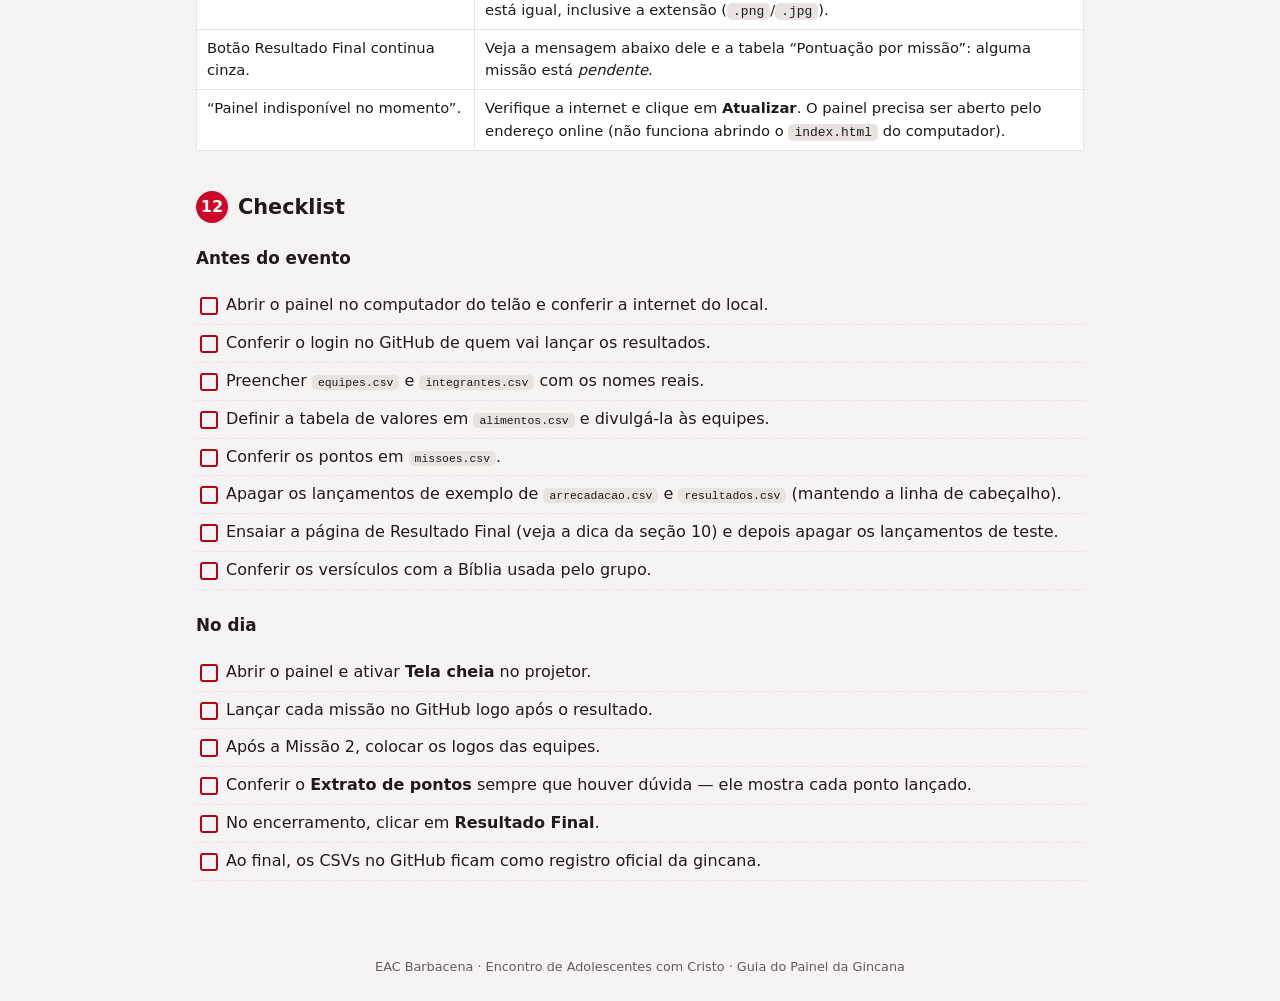
==== commit 0569eba5: "Remove a área de gestão: painel 100% online pelo GitHub Pages - Exclui a página de gestão, o login e" ====
--- a/GUIA.html
+++ b/GUIA.html
@@ -87,9 +87,9 @@
   <nav class="indice">
     <strong>Neste guia</strong>
     <ol>
-      <li><a href="#pacote">O que vem no pacote</a></li>
+      <li><a href="#pacote">Como o painel funciona</a></li>
       <li><a href="#abrir">Abrir o painel</a></li>
-      <li><a href="#planilhas">Como editar os arquivos CSV</a></li>
+      <li><a href="#planilhas">Como editar os CSVs no GitHub</a></li>
       <li><a href="#equipes">Cadastrar equipes e integrantes</a></li>
       <li><a href="#missoes">Conferir missões e pontos</a></li>
       <li><a href="#alimentos">Missão 1 – Alimentos</a></li>
@@ -102,73 +102,60 @@
     </ol>
   </nav>
 
-  <h2 id="pacote"><span class="n">1</span>O que vem no pacote</h2>
+  <h2 id="pacote"><span class="n">1</span>Como o painel funciona</h2>
+  <p>O painel fica publicado no <strong>GitHub Pages</strong> e é usado totalmente online:</p>
+  <ul>
+    <li><strong>Endereço do painel:</strong> <a href="https://roncalli.github.io/EACPainel/">roncalli.github.io/EACPainel</a> — abre em qualquer computador, telão ou celular.</li>
+    <li><strong>Dados:</strong> ficam nos arquivos CSV da pasta <code>dados/</code> do repositório <a href="https://github.com/roncalli/EACPainel">github.com/roncalli/EACPainel</a>.</li>
+    <li><strong>Para atualizar:</strong> edite o CSV no GitHub. Em 1 a 2 minutos o site é republicado e o painel aberto se atualiza sozinho.</li>
+  </ul>
   <div class="tabela"><table>
     <thead><tr><th>Arquivo / pasta</th><th>Para que serve</th></tr></thead>
     <tbody>
-      <tr><td><code>index.html</code></td><td>O painel público (placar). Só lê os dados publicados.</td></tr>
-      <tr><td>Página de gestão</td><td>Área restrita, com login, para carregar CSVs (pré-visualização e uso sem internet). O endereço e o acesso são passados pela coordenação.</td></tr>
-      <tr><td><code>painel.js</code> / <code>painel.css</code></td><td>Código e aparência do painel (usados pelas duas páginas).</td></tr>
-      <tr><td><code>GUIA.html</code> / <code>GUIA.pdf</code></td><td>Este guia (o PDF é a versão para imprimir).</td></tr>
       <tr><td><code>dados/</code></td><td>Os 6 arquivos CSV com as informações da gincana (é aqui que você mexe).</td></tr>
       <tr><td><code>dados/logos/</code></td><td>Onde colocar as imagens das equipes (identidade visual).</td></tr>
-      <tr><td><code>dados/exemplos/resultados.csv</code></td><td>Arquivo de teste com todas as missões concluídas, para ver a página de Resultado Final.</td></tr>
+      <tr><td><code>dados/exemplos/resultados.csv</code></td><td>Resultados de exemplo com todas as missões concluídas, para ensaiar a página de Resultado Final.</td></tr>
+      <tr><td><code>index.html</code>, <code>painel.js</code>, <code>painel.css</code></td><td>O painel em si (estrutura, código e aparência).</td></tr>
       <tr><td><code>assets/</code></td><td>Logo do EAC usado no cabeçalho.</td></tr>
-      <tr><td><code>README.md</code></td><td>Resumo técnico do projeto.</td></tr>
-    </tbody>
-  </table></div>
-  <div class="atencao"><strong>Importante</strong>Mantenha os arquivos sempre juntos, nesta mesma estrutura de pastas, e não renomeie os CSVs.</div>
+      <tr><td><code>GUIA.html</code> / <code>GUIA.pdf</code></td><td>Este guia (o PDF é a versão para imprimir).</td></tr>
+    </tbody>
+  </table></div>
+  <div class="atencao"><strong>Importante</strong>Não renomeie nem mova os CSVs e mantenha a primeira linha (cabeçalho) de cada um.</div>
 
   <h2 id="abrir"><span class="n">2</span>Abrir o painel</h2>
-  <p>O painel tem duas páginas:</p>
-  <div class="tabela"><table>
-    <thead><tr><th>Página</th><th>Quem usa</th><th>O que tem</th></tr></thead>
-    <tbody>
-      <tr><td><strong>Painel público</strong><br><a href="https://roncalli.github.io/EACPainel/">roncalli.github.io/EACPainel</a></td><td>Todos (telão, celulares)</td><td>Placar, missões, equipes, extrato e Resultado Final. Botões <strong>Atualizar</strong> e <strong>Tela cheia</strong>.</td></tr>
-      <tr><td><strong>Área de gestão</strong><br>(endereço e login com a coordenação)</td><td>Coordenação</td><td>O mesmo painel, mais <strong>Carregar CSVs</strong>, <strong>Limpar CSVs</strong>, <strong>Sair</strong> e atalhos para editar cada CSV no GitHub.</td></tr>
-    </tbody>
-  </table></div>
-  <figure><img src="guia/img/01-painel.png" alt="Painel com placar"><figcaption>Painel público: placar geral e pontuação por missão.</figcaption></figure>
-
-  <h3>Com internet (recomendado)</h3>
-  <p>Abra o endereço do painel público no navegador do telão e clique em <strong>Tela cheia</strong>. Os dados vêm direto do GitHub e são relidos a cada 30 segundos.</p>
-
-  <h3>Sem internet (pelo pacote .zip)</h3>
-  <ol class="passos">
-    <li>Descompacte o arquivo <code>.zip</code> em uma pasta do computador (por exemplo, na Área de Trabalho).<br>
-      <span class="muted">No Windows: clique com o botão direito no zip → <em>Extrair tudo</em>. Não abra o painel de dentro do zip.</span></li>
-    <li>Abra a <strong>página de gestão</strong> da pasta (dois cliques) e entre com o usuário e a senha da coordenação.</li>
-    <li>Aparece a tela abaixo. Clique em <strong>Escolher arquivos</strong>, entre na pasta <code>dados</code>, selecione os <strong>6 arquivos CSV</strong> de uma vez (<kbd>Ctrl</kbd>+<kbd>A</kbd>) e confirme. Também dá para arrastar os arquivos para o quadro tracejado.</li>
-  </ol>
-  <figure><img src="guia/img/00-carregar.png" alt="Tela pedindo os arquivos CSV"><figcaption>Área de gestão sem dados: pedindo os arquivos CSV.</figcaption></figure>
-  <div class="atencao"><strong>Por que não o <code>index.html</code>?</strong>Aberto direto do computador, o painel público não consegue ler a pasta <code>dados</code> e mostra “Painel indisponível”. Sem internet, use a área de gestão.</div>
-
-  <h3>Botões</h3>
-  <figure><img src="guia/img/02-botoes.png" alt="Cabeçalho com os botões"><figcaption>Cabeçalho da área de gestão.</figcaption></figure>
-  <div class="tabela"><table>
-    <thead><tr><th>Botão</th><th>Onde</th><th>O que faz</th></tr></thead>
-    <tbody>
-      <tr><td><strong>Atualizar</strong></td><td>Público e gestão</td><td>Relê os dados e redesenha o painel.</td></tr>
-      <tr><td><strong>Tela cheia</strong></td><td>Público e gestão</td><td>Ocupa a tela toda — ideal para o telão/projetor. <kbd>Esc</kbd> sai.</td></tr>
-      <tr><td><strong>Carregar CSVs</strong></td><td>Gestão</td><td>Usa arquivos do computador. Pode mandar só os que mudaram. <strong>Muda só este navegador</strong> — o público continua vendo os dados do GitHub.</td></tr>
-      <tr><td><strong>Limpar CSVs</strong></td><td>Gestão</td><td>Esquece os arquivos carregados e volta a mostrar os dados publicados.</td></tr>
-      <tr><td><strong>Sair</strong></td><td>Gestão</td><td>Encerra o acesso. Fechar a aba também encerra.</td></tr>
-    </tbody>
-  </table></div>
-  <div class="dica"><strong>Dica</strong>A área de gestão avisa no topo se está mostrando os <em>dados publicados</em> ou uma <em>pré-visualização local</em>.</div>
-
-  <h2 id="planilhas"><span class="n">3</span>Como editar os arquivos CSV</h2>
-  <p>CSV é uma planilha simples. Você pode abrir e editar no <strong>Excel</strong>, <strong>LibreOffice Calc</strong> ou <strong>Google Planilhas</strong>.</p>
-  <ol class="passos">
-    <li>Abra o arquivo (no Excel: <em>Arquivo → Abrir</em> e escolha o CSV).</li>
-    <li>Edite as linhas. <strong>Não mude a primeira linha</strong> (cabeçalho com os nomes das colunas).</li>
-    <li>Salve mantendo o formato CSV: no Excel, <em>Salvar</em> e, se perguntar, escolha <strong>Manter o formato atual</strong>
-      (ou <em>Salvar como → CSV UTF-8</em>). No Google Planilhas: <em>Arquivo → Fazer download → Valores separados por vírgula (.csv)</em> e renomeie para o nome original.</li>
-    <li>Publique no GitHub (veja a seção 9) ou, sem internet, carregue o arquivo na área de gestão.</li>
+  <ol class="passos">
+    <li>No computador do telão, abra <a href="https://roncalli.github.io/EACPainel/">roncalli.github.io/EACPainel</a> no Chrome, Edge ou Firefox.</li>
+    <li>Clique em <strong>Tela cheia</strong> (<kbd>Esc</kbd> sai).</li>
+    <li>Pronto: o painel relê os dados a cada 30 segundos. Não é preciso mexer no telão durante a gincana.</li>
+  </ol>
+  <figure><img src="guia/img/01-painel.png" alt="Painel com placar"><figcaption>Topo do painel: placar geral e pontuação por missão.</figcaption></figure>
+  <figure><img src="guia/img/02-botoes.png" alt="Cabeçalho com os botões"><figcaption>Cabeçalho com os botões Atualizar e Tela cheia.</figcaption></figure>
+  <div class="tabela"><table>
+    <thead><tr><th>Botão</th><th>O que faz</th></tr></thead>
+    <tbody>
+      <tr><td><strong>Atualizar</strong></td><td>Relê os dados na hora, sem esperar os 30 segundos.</td></tr>
+      <tr><td><strong>Tela cheia</strong></td><td>Ocupa a tela toda — ideal para o telão/projetor.</td></tr>
+    </tbody>
+  </table></div>
+
+  <h2 id="planilhas"><span class="n">3</span>Como editar os arquivos CSV no GitHub</h2>
+  <p>É preciso estar logado no GitHub com uma conta que tenha permissão no repositório.</p>
+  <h3>Jeito rápido: direto no navegador</h3>
+  <ol class="passos">
+    <li>Abra <a href="https://github.com/roncalli/EACPainel/tree/ccr-71e1c483-1x3tj2/dados">a pasta <code>dados</code> no GitHub</a> e clique no arquivo (ex.: <code>resultados.csv</code>).</li>
+    <li>Clique no ícone de <strong>lápis</strong> (<em>Edit this file</em>).</li>
+    <li>Edite as linhas, com os campos separados por <code>;</code>. <strong>Não mude a primeira linha.</strong></li>
+    <li>Clique em <strong>Commit changes…</strong> e confirme em <strong>Commit changes</strong>.</li>
+    <li>Em 1 a 2 minutos o painel mostra a alteração.</li>
+  </ol>
+  <h3>Pelo Excel / Google Planilhas</h3>
+  <ol class="passos">
+    <li>Edite o arquivo e salve como CSV (no Excel: <em>Salvar como → CSV UTF-8</em>; no Google Planilhas: <em>Arquivo → Fazer download → .csv</em>).</li>
+    <li>Confira se o nome do arquivo é exatamente o original (ex.: <code>arrecadacao.csv</code>, sem “(1)” ou “dados - ”).</li>
+    <li>No GitHub, abra a pasta <code>dados</code>, clique em <strong>Add file → Upload files</strong>, arraste o arquivo e clique em <strong>Commit changes</strong>. Ele substitui o anterior.</li>
   </ol>
   <div class="dica"><strong>Pode ficar tranquilo com</strong>
     separador <code>;</code> ou <code>,</code>, número com vírgula (<code>2,5</code>), maiúsculas/minúsculas e acentos nos nomes de equipe e alimento — o painel entende todos.</div>
-  <div class="atencao"><strong>Atenção ao Google Planilhas</strong>Ao baixar, o nome vem como <code>dados - arrecadacao.csv</code>. Renomeie para <code>arrecadacao.csv</code>, senão o painel não reconhece.</div>
 
   <h2 id="equipes"><span class="n">4</span>Cadastrar equipes e integrantes</h2>
   <h3><code>dados/equipes.csv</code> — uma linha por equipe</h3>
@@ -243,24 +230,18 @@
   <h2 id="identidade"><span class="n">8</span>Identidade visual das equipes (após a Missão 2)</h2>
   <ol class="passos">
     <li>Tire uma foto ou salve a imagem criada por cada equipe (de preferência quadrada, <code>.png</code> ou <code>.jpg</code>).</li>
-    <li>Coloque as imagens na pasta <code>dados/logos/</code>, por exemplo <code>azul.png</code> e <code>verde.png</code>.</li>
+    <li>No GitHub, abra a pasta <code>dados/logos/</code>, clique em <strong>Add file → Upload files</strong> e envie as imagens (por exemplo <code>azul.png</code> e <code>verde.png</code>). Clique em <strong>Commit changes</strong>.</li>
     <li>Em <code>equipes.csv</code>, preencha a coluna <code>logo</code> com <code>dados/logos/azul.png</code> (e o da outra equipe).</li>
     <li>Se a equipe escolheu um novo nome ou grito de guerra, atualize <code>nome</code> e <code>grito_de_guerra</code>. Para ajustar o tom da cor, mude <code>cor_hex</code>.</li>
-    <li>Carregue o <code>equipes.csv</code> no painel. O logo substitui a letra em todo o painel.</li>
+    <li>Salve com <strong>Commit changes</strong>. Em 1 a 2 minutos o logo substitui a letra em todo o painel.</li>
   </ol>
   <div class="atencao"><strong>Não mude o <code>id</code></strong>Mesmo que a equipe ganhe um nome novo, o <code>id</code> (<code>azul</code>, <code>verde</code>) continua o mesmo, senão os lançamentos deixam de ser reconhecidos.</div>
 
   <h2 id="atualizar"><span class="n">9</span>Atualizar o painel durante a gincana</h2>
-  <h3>Com internet: editar no GitHub (atualiza o painel público)</h3>
-  <ol class="passos">
-    <li>Na área de gestão, clique no atalho do CSV que quer alterar (ou, no GitHub, abra a pasta <code>dados</code> e o arquivo). É preciso estar logado no GitHub com permissão no repositório.</li>
+  <ol class="passos">
+    <li>No GitHub, abra a pasta <code>dados</code> e o CSV que quer alterar (veja a seção 3).</li>
     <li>Clique no ícone de <strong>lápis</strong> (<em>Edit this file</em>), faça a alteração e clique em <strong>Commit changes</strong>.</li>
     <li>Em 1 a 2 minutos o site é republicado. O painel aberto relê os dados a cada 30 segundos — não precisa fazer nada no telão.</li>
-  </ol>
-  <h3>Sem internet: área de gestão</h3>
-  <ol class="passos">
-    <li>Edite e salve o CSV no computador.</li>
-    <li>Na área de gestão, clique em <strong>Carregar CSVs</strong> e escolha <strong>só o arquivo alterado</strong>. O placar é recalculado na hora.</li>
   </ol>
   <div class="atencao"><strong>O site é público</strong>Qualquer pessoa com o endereço consegue ver o painel, inclusive os nomes dos integrantes.</div>
   <div class="dica"><strong>No telão</strong>Use <strong>Tela cheia</strong>. Deixe uma pessoa responsável pelos lançamentos em outro computador ou no mesmo, fora da projeção, para não mostrar as planilhas ao público.</div>
@@ -275,43 +256,42 @@
     <li>O botão <strong>Voltar ao painel</strong> retorna ao placar.</li>
   </ol>
   <figure><img src="guia/img/06-final.png" alt="Página de resultado final"><figcaption>Página de encerramento (com os dados de exemplo).</figcaption></figure>
-  <div class="dica"><strong>Quer ensaiar antes?</strong>Na área de gestão, clique em <strong>Carregar CSVs</strong> e escolha <code>dados/exemplos/resultados.csv</code>. O botão é liberado só no seu navegador. Depois clique em <strong>Limpar CSVs</strong> para voltar aos dados publicados.</div>
+  <div class="dica"><strong>Quer ensaiar antes?</strong>Copie o conteúdo de <code>dados/exemplos/resultados.csv</code> para <code>dados/resultados.csv</code> e lance pelo menos um alimento em <code>arrecadacao.csv</code>. Veja a página e depois apague esses lançamentos (mantendo o cabeçalho). Como o painel é público, faça isso antes de divulgar o endereço.</div>
 
   <h2 id="problemas"><span class="n">11</span>Problemas comuns</h2>
   <div class="tabela"><table>
     <thead><tr><th>O que acontece</th><th>Como resolver</th></tr></thead>
     <tbody>
-      <tr><td>Aparece uma faixa amarela “Atenção — verifique os CSVs”.</td><td>Ela diz exatamente qual linha tem problema (equipe ou alimento digitado diferente, quantidade inválida). Corrija o CSV e carregue de novo.</td></tr>
-      <tr><td>“Arquivos ignorados (nome não reconhecido)”.</td><td>O arquivo foi renomeado (ex.: <code>arrecadacao (1).csv</code>). Renomeie para o nome original.</td></tr>
+      <tr><td>Aparece uma faixa amarela “Atenção — verifique os CSVs”.</td><td>Ela diz exatamente qual linha tem problema (equipe ou alimento digitado diferente, quantidade inválida). Corrija o CSV no GitHub.</td></tr>
+      <tr><td>Enviei um CSV pelo Excel e nada mudou.</td><td>O arquivo foi enviado com outro nome (ex.: <code>arrecadacao (1).csv</code>). Apague o arquivo extra no GitHub e envie de novo com o nome original.</td></tr>
       <tr><td>Alimento contado com 0 ponto.</td><td>O nome em <code>arrecadacao.csv</code> não bate com <code>alimentos.csv</code>. Copie e cole o nome da tabela de valores.</td></tr>
-      <tr><td>Alterei o CSV, mas o painel não mudou.</td><td>No GitHub, confira se clicou em <strong>Commit changes</strong> e aguarde 1 a 2 minutos. Na área de gestão, arquivos carregados pelo botão têm prioridade: clique em <strong>Limpar CSVs</strong> para ver os dados publicados.</td></tr>
+      <tr><td>Alterei o CSV, mas o painel não mudou.</td><td>Confira se clicou em <strong>Commit changes</strong> e aguarde 1 a 2 minutos. Depois clique em <strong>Atualizar</strong>.</td></tr>
       <tr><td>O logo da equipe não aparece.</td><td>Confira se a imagem está em <code>dados/logos/</code> e se o caminho em <code>equipes.csv</code> está igual, inclusive a extensão (<code>.png</code>/<code>.jpg</code>).</td></tr>
       <tr><td>Botão Resultado Final continua cinza.</td><td>Veja a mensagem abaixo dele e a tabela “Pontuação por missão”: alguma missão está <em>pendente</em>.</td></tr>
-      <tr><td>Dados de outro teste aparecem no painel.</td><td>Na área de gestão, clique em <strong>Limpar CSVs</strong>. O painel público nunca mostra arquivos carregados manualmente.</td></tr>
-      <tr><td>“Painel indisponível no momento”.</td><td>Sem internet, ou o <code>index.html</code> foi aberto direto do computador. Use o endereço online ou a área de gestão.</td></tr>
-      <tr><td>“Usuário ou senha incorretos”.</td><td>Confira maiúsculas e símbolos da senha. O acesso é fornecido pela coordenação.</td></tr>
+      <tr><td>“Painel indisponível no momento”.</td><td>Verifique a internet e clique em <strong>Atualizar</strong>. O painel precisa ser aberto pelo endereço online (não funciona abrindo o <code>index.html</code> do computador).</td></tr>
     </tbody>
   </table></div>
 
   <h2 id="checklist"><span class="n">12</span>Checklist</h2>
   <h3>Antes do evento</h3>
   <ul class="check">
-    <li>Abrir o painel público no computador do telão e testar o login na área de gestão.</li>
+    <li>Abrir o painel no computador do telão e conferir a internet do local.</li>
+    <li>Conferir o login no GitHub de quem vai lançar os resultados.</li>
     <li>Preencher <code>equipes.csv</code> e <code>integrantes.csv</code> com os nomes reais.</li>
     <li>Definir a tabela de valores em <code>alimentos.csv</code> e divulgá-la às equipes.</li>
     <li>Conferir os pontos em <code>missoes.csv</code>.</li>
     <li>Apagar os lançamentos de exemplo de <code>arrecadacao.csv</code> e <code>resultados.csv</code> (mantendo a linha de cabeçalho).</li>
-    <li>Ensaiar a página de Resultado Final com <code>dados/exemplos/resultados.csv</code> e depois voltar aos dados reais.</li>
+    <li>Ensaiar a página de Resultado Final (veja a dica da seção 10) e depois apagar os lançamentos de teste.</li>
     <li>Conferir os versículos com a Bíblia usada pelo grupo.</li>
   </ul>
   <h3>No dia</h3>
   <ul class="check">
     <li>Abrir o painel e ativar <strong>Tela cheia</strong> no projetor.</li>
-    <li>Lançar cada missão logo após o resultado e carregar o CSV no painel.</li>
+    <li>Lançar cada missão no GitHub logo após o resultado.</li>
     <li>Após a Missão 2, colocar os logos das equipes.</li>
     <li>Conferir o <strong>Extrato de pontos</strong> sempre que houver dúvida — ele mostra cada ponto lançado.</li>
     <li>No encerramento, clicar em <strong>Resultado Final</strong>.</li>
-    <li>Ao final, guardar uma cópia da pasta <code>dados</code> como registro.</li>
+    <li>Ao final, os CSVs no GitHub ficam como registro oficial da gincana.</li>
   </ul>
 </main>
 <footer>EAC Barbacena · Encontro de Adolescentes com Cristo · Guia do Painel da Gincana</footer>
